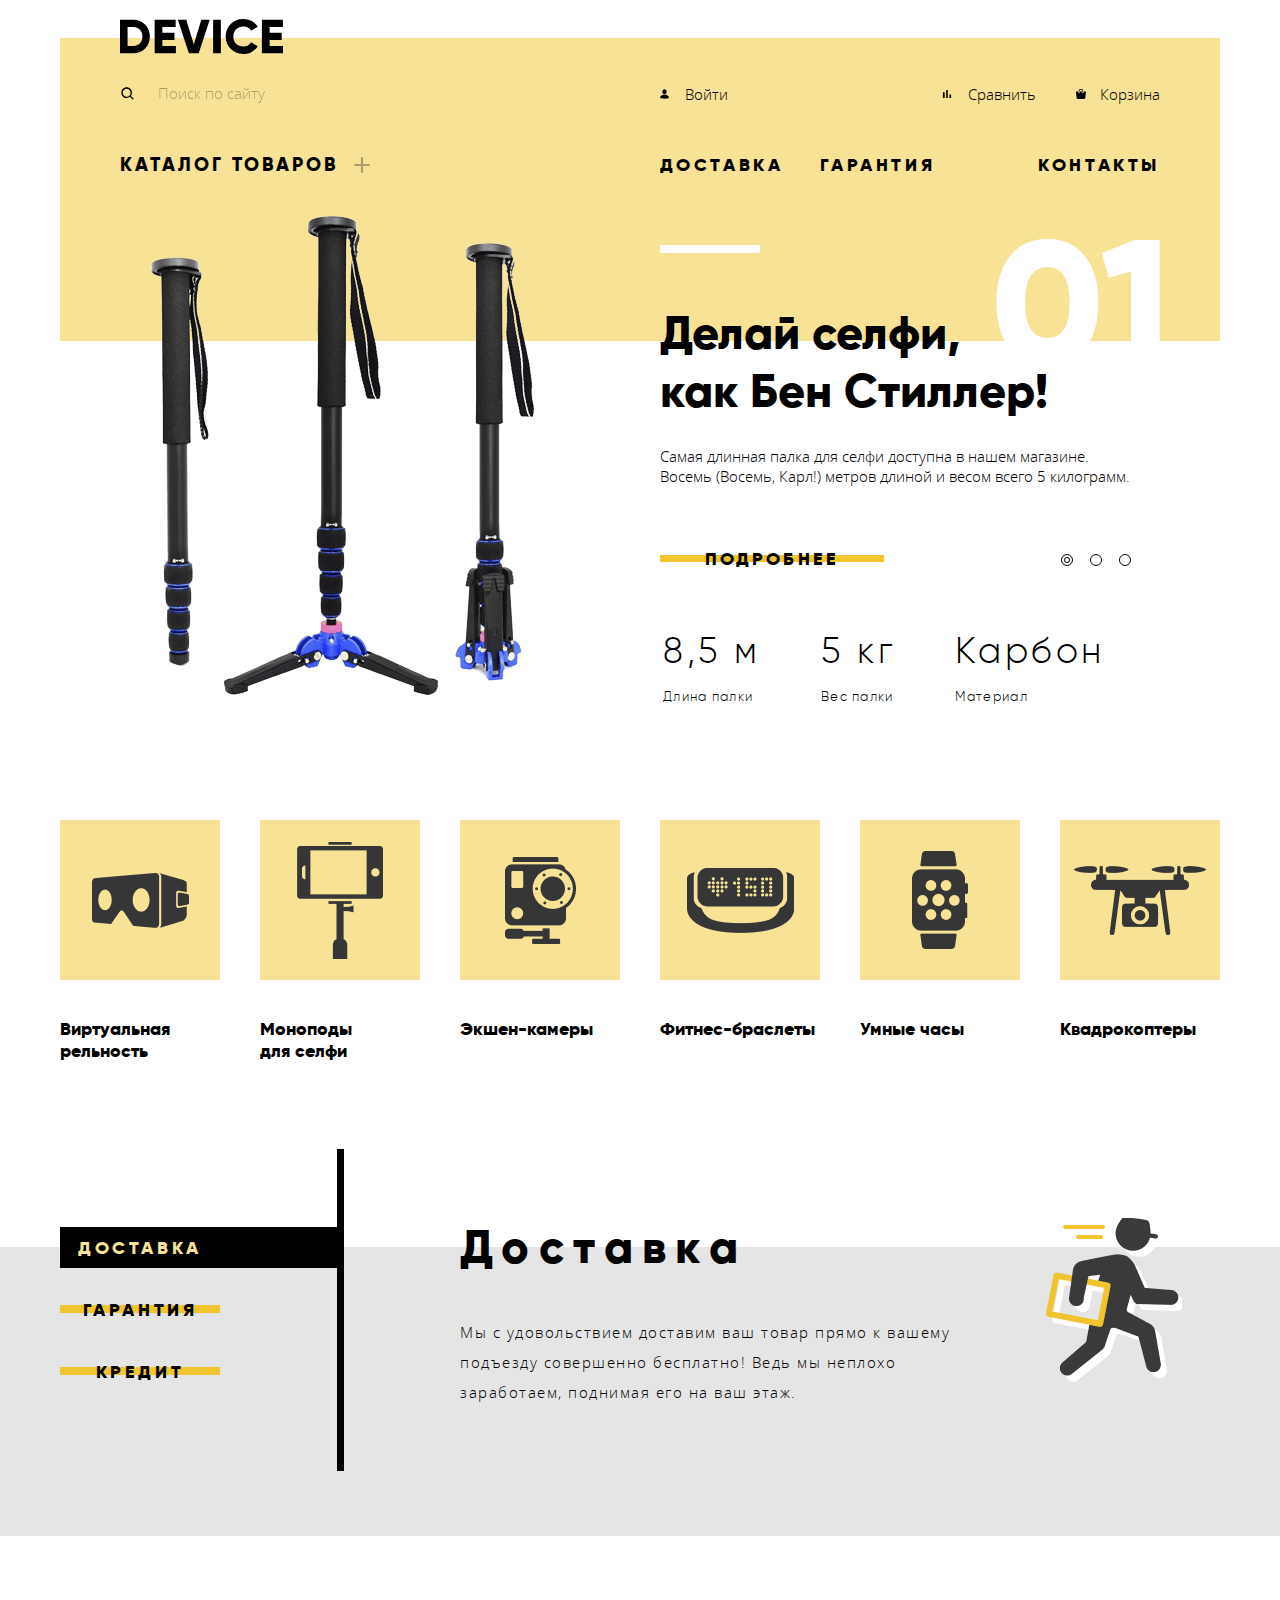
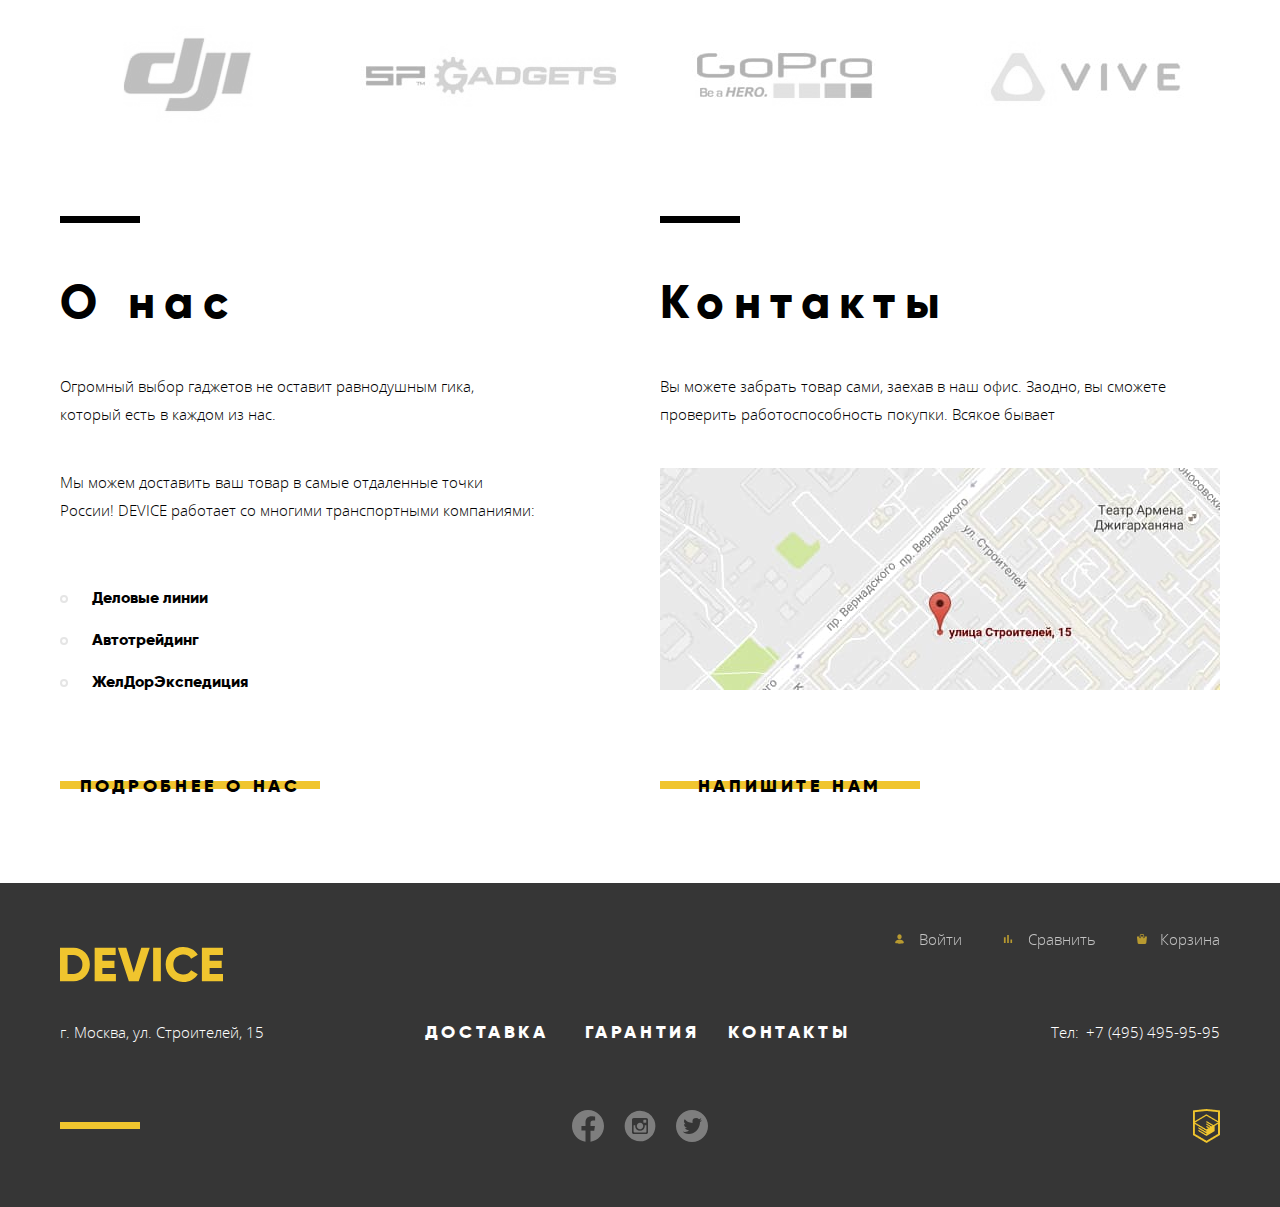
==== index.html @ 2a9838d5 "pixel perfect главной страницы и слайдеры" ====
<!DOCTYPE html>
<html class="page" lang="ru">

<head>
  <meta charset="utf-8" />
  <title>HTML Academy: Девайс</title>
  <link href="css/normalize.css" rel="stylesheet" />
  <link href="css/style.css" rel="stylesheet" />
</head>

<body class="page__body">
  <!--HEADER-->
  <header class="header">
    <div class="container container--yellow">
      <div class="header__logo">
        <a href="index.html">
          <svg width="163" height="35">
            <use xlink:href="img/sprite.svg#logo"></use>
          </svg>
        </a>
      </div>
      <div class="header__row">
        <form class="header__search search" action="https://echo.htmlacademy.ru/" method="post">
          <svg width="16" height="16">
            <use xlink:href="img/sprite.svg#search"></use>
          </svg>
          <input class="search__input" type="text" placeholder="Поиск по сайту" />
          <button type="submit" class="search__button">Найти</button>
        </form>
        <ul class="header__panel user-panel">
          <li class="user-panel__item user-panel__item--login">
            <a href="#">
              <svg width="13" height="14">
                <use xlink:href="img/sprite.svg#user"></use>
              </svg>
              Войти
            </a>
          </li>
          <li class="user-panel__item">
            <a href="#">
              <svg width="14" height="14">
                <use xlink:href="img/sprite.svg#compare"></use>
              </svg>
              Сравнить
            </a>
          </li>
          <li class="user-panel__item">
            <a href="#">
              <svg width="10" height="10">
                <use xlink:href="img/sprite.svg#trush"></use>
              </svg>
              Корзина
            </a>
          </li>
        </ul>
      </div>
      <nav class="header__row header-navigation header__row--mainpage">
        <div class="header-navigation__menu">
          <a class="header-navigation__link navigation-contact" href="#">
            Каталог товаров
            <svg width="22" height="22">
              <use xlink:href="img/sprite.svg#plus"></use>
            </svg>
          </a>
          <div class="header-navigation__submenu submenu container">
            <ul class="submenu__list">
              <li class="submenu__item">
                <a class="submenu__link" href="#">Виртуальная реальность</a>
              </li>
              <li class="submenu__item">
                <a class="submenu__link" href="catalog.html">Моноподы для селфи</a>
              </li>
              <li class="submenu__item">
                <a class="submenu__link" href="#">Экшн-камеры</a>
              </li>
            </ul>
            <ul class="submenu__list">
              <li class="submenu__item">
                <a class="submenu__link" href="#">Фитнес-браслеты</a>
              </li>
              <li class="submenu__item">
                <a class="submenu__link" href="#">Умные часы</a>
              </li>
            </ul>
            <ul class="submenu__list">
              <li class="submenu__item">
                <a class="submenu__link" href="#">Квадрокоптер</a>
              </li>
            </ul>
          </div>
        </div>
        <ul class="header-navigation__list">
          <li class="header-navigation__item">
            <a class="header-navigation__link" href="#">Доставка</a>
          </li>
          <li class="header-navigation__item">
            <a class="header-navigation__link" href="#">Гарантия</a>
          </li>
          <li class="header-navigation__item">
            <a class="header-navigation__link" href="#">Контакты</a>
          </li>
        </ul>
      </nav>
    </div>
  </header>
  <!--MAIN-->
  <main class="main">
    <!--Зоголовк необходимо скрыть. не входит в макет-->
    <h1 class="main__title visually-hidden">Device</h1>
    <section class="main__section section-base">
      <div class="container">
        <div class="main__slider slider">
          <ul class="slider__nav slider-nav">
            <li class="slider-nav__item slider-nav__item--active">
              <a href="#" class="slider-nav__link">
              </a>
            </li>
            <li class="slider-nav__item" data-index-slider="2">
              <a href="#">
              </a>
            </li>
            <li class="slider-nav__item" data-index-slider="3">
              <a href="#">
              </a>
            </li>
          </ul>
          <div class="slider__item slider__item--active">
            <h2 class="slider__title visually-hidden">Горячие предложения</h2>
            <!--Этот заголовок не входит в макет. Нужно будет скрыть-->
            <div class="slider__number">01</div>
            <div class="slider__wrapper">
              <div class="slider__pic slider__pic--stick">
                <img src="img/selfie-stick.png" width="384" height="486" alt="Самая длинная селфи-палка" />
              </div>
              <div class="slider__panel">
                <p class="slider__logo">Делай селфи,<br>как Бен Стиллер!</p>
                <p class="slider__text">
                  Самая длинная палка для селфи доступна в нашем магазине.
                  Восемь (Восемь, Карл!) метров длиной и весом всего 5
                  килограмм.
                </p>

                <div class="slider__controls">
                  <a href="#" class="slider__more">
                    Подробнее
                  </a>
                </div>
                <table class="slider__table slider-table">
                  <tr class="slider-table__row">
                    <td>8,5 м</td>
                    <td>5 кг</td>
                    <td>Карбон</td>
                  </tr>
                  <tr class="slider-table__row">
                    <th>Длина палки</th>
                    <th>Вес палки</th>
                    <th>Материал</th>
                  </tr>
                </table>
              </div>
            </div>
          </div>
          <div class="slider__item">
            <h2 class="slider__title visually-hidden">Горячие предложения</h2>
            <div class="slider__number">
              02
            </div>
            <div class="slider__wrapper">
              <div class="slider__pic">
                <img src="img/band.png" width="345" height="485" alt="Мотивирующий фитнес-браслет">
              </div>
              <div class="slider__panel">
                <p class="slider__logo">Худеем<br>правильно!</p>
                <p class="slider__text">
                  Мотивирующие фитнес-браслеты помогут найти в себе силы
                  не&nbsp;пропускать занятия и соблюдать диету.
                </p>
                <div class="slider__controls">
                  <a href="#" class="slider__more">
                    <span>
                      Подробнее
                    </span>
                  </a>
                </div>
                <table class="slider__table slider-table">
                  <tr class="slider-table__row">
                    <td>48 часов</td>
                  </tr>
                  <tr class="slider-table__row">
                    <th>Без подзарядки</th>
                  </tr>
                </table>
              </div>
            </div>
          </div>
          <div class="slider__item">
            <h2 class="slider__title visually-hidden">Горячие предложения</h2>
            <div class="slider__number">
              03
            </div>
            <div class="slider__wrapper">
              <div class="slider__pic">
                <img src="img/quadcopter.png" width="526" height="334" alt="Высокотехнологичный квадрокоптер">
              </div>
              <div class="slider__panel">
                <p class="slider__logo">Порхает&nbsp;как&nbsp;бабочка, жалит как пчела!</p>
                <p class="slider__text">
                  Этот обычный, на первый взгляд, квадрокоптер оснащен
                  мощным&nbsp;лазером, замаскированным под стандартную камеру.
                </p>
                <div class="slider__controls">
                  <a href="#" class="slider__more">
                    <span>Подробнее</span>
                  </a>
                </div>
                <table class="slider__table slider-table">
                  <tr class="slider-table__row">
                    <td>800 м</td>
                    <td>50 м</td>
                  </tr>
                  <tr class="slider-table__row">
                    <th>Дальность полета</th>
                    <th>Радиус поражения</th>
                  </tr>
                </table>
              </div>
            </div>
          </div>
        </div>
        <ul class="main__popular main-popular">
          <li class="main-popular__item popular-item">
            <a href="#" class="popular-item__link">
              <div class="popular-item__pic">
                <img src="img/popular-1.png" width="97" height="55" alt="Виртуальная реальность" />
              </div>
              <h3 class="popular-item__title">Виртуальная рельность</h3>
            </a>
          </li>
          <li class="main-popular__item popular-item">
            <a href="#" class="popular-item__link">
              <div class="popular-item__pic">
                <img src="img/popular-2.png" width="86" height="117" alt="Моноподы для селфи" />
              </div>
              <h3 class="popular-item__title">Моноподы для&nbsp;селфи</h3>
            </a>
          </li>
          <li class="main-popular__item popular-item">
            <a href="#" class="popular-item__link">
              <div class="popular-item__pic">
                <img src="img/popular-3.png" width="71" height="87" alt="Экшен-камеры" />
              </div>
              <h3 class="popular-item__title">Экшен-камеры</h3>
            </a>
          </li>
          <li class="main-popular__item popular-item">
            <a href="#" class="popular-item__link">
              <div class="popular-item__pic">
                <img src="img/popular-4.png" width="107" height="65" alt="Фитнес-браслеты" />
              </div>
              <h3 class="popular-item__title">Фитнес-браслеты</h3>
            </a>
          </li>
          <li class="main-popular__item popular-item">
            <a href="#" class="popular-item__link">
              <div class="popular-item__pic">
                <img src="img/popular-5.png" width="56" height="98" alt="Умные часы" />
              </div>
              <h3 class="popular-item__title">Умные часы</h3>
            </a>
          </li>
          <li class="main-popular__item popular-item">
            <a href="#" class="popular-item__link">
              <div class="popular-item__pic">
                <img src="img/popular-6.png" width="132" height="69" alt="Квадрокоптеры" />
              </div>
              <h3 class="popular-item__title">Квадрокоптеры</h3>
            </a>
          </li>
        </ul>
      </div>
    </section>
    <section class="main__section services">
      <div class="container services__wrapper">
        <!--Этот заголовок не входит в макет. Необходимо скрывать-->
        <h2 class="services__title visually-hidden">Дополнительные услуги</h2>
        <ul class="services__menu services-menu">
          <li class="services-menu__item services-menu__item--active">
            <a href="#">
              Доставка
            </a>
          </li>
          <li class="services-menu__item">
            <a href="#">
              Гарантия
            </a>
          </li>
          <li class="services-menu__item">
            <a href="#">
              Кредит
            </a>
          </li>
        </ul>
        <div class="services__item services-item services__item--active">
          <div class="services-item__info services-item__info--delivery">
            <span class="services-item__title">Доставка</span>
            <p class="services-item__text">
              Мы с удовольствием доставим ваш товар прямо к вашему подъезду
              совершенно бесплатно! Ведь мы неплохо заработаем, поднимая его
              на ваш этаж.
            </p>
          </div>
        </div>
        <div class="services__item services-item">
          <div class="services-item__info services-item__info--warranty">
            <span class="services-item__title">Гарантия</span>
            <p class="services-item__text">
              Если из-за возгорания купленного у нас товара у вас сгорит дом —<br>
              не переживайте, мы выдадим вам новый.<br>
              Товар, не дом, конечно же.
            </p>
          </div>
        </div>
        <div class="services__item services-item">
          <div class="services-item__info services-item__info--credit">
            <span class="services-item__title">Кредит</span>
            <p class="services-item__text">
              Залезть в долговую яму стало проще! Кредитные консультанты
              подберут для вас наиболее выгодные
              условия&nbsp;кредита.&nbsp;Выгодные для нашего банка, разумеется.
            </p>
          </div>
        </div>
      </div>
    </section>
    <section class="main__section partners">
      <!--Этот заголовк не входит в макет. нужно скрыть-->
      <h2 class="partners__title visually-hidden">Партнеры</h2>
      <div class="container">
        <ul class="main__partners partners">
          <li class="partners__item">
            <a class="partners__logo" href="#">
              <img src="img/partner-dji.jpg" width="260" height="100" alt="Партнер DJI" />
            </a>
          </li>
          <li class="partners__item">
            <a class="partners__logo" href="#">
              <img src="img/partner-sp-gadgets.jpg" width="260" height="100" alt="Партнер SP Adgets" />
            </a>
          </li>
          <li class="partners__item">
            <a class="partners__logo" href="#">
              <img src="img/partner-gopro.jpg" width="260" height="100" alt="Партнер GoPro" />
            </a>
          </li>
          <li class="partners__item">
            <a class="partners__logo" href="#">
              <img src="img/partner-vive.jpg" width="260" height="100" alt="Партнер Vive" />
            </a>
          </li>
        </ul>
      </div>
    </section>
    <section class="main__section info">
      <div class="container info__wrapper">
        <!--Этот заголовк не входит в макет. нужно скрыть-->
        <h2 class="info__title visually-hidden">Информация</h2>
        <div class="info__about info-about">
          <h3 class="info-about__title">О нас</h3>
          <p class="info-about__text">
            Огромный выбор гаджетов не оставит равнодушным гика,<br>который есть
            в каждом из нас.
          </p>
          <p class="info-about__text info-about__text--last">
            Мы можем доставить ваш товар в самые отдаленные точки<br>России!
            DEVICE работает со многими транспортными компаниями:
          </p>
          <ul class="info-about__list">
            <li class="info-about__item">Деловые линии</li>
            <li class="info-about__item">Автотрейдинг</li>
            <li class="info-about__item">ЖелДорЭкспедиция</li>
          </ul>
          <a href="#" class="info-about__more">
            Подробнее о нас
          </a>
        </div>
        <div class="info__contact info-contact">
          <h3 class="info-contact__title">Контакты</h3>
          <p class="info-contact__text">
            Вы можете забрать товар сами, заехав в наш офис. Заодно, вы
            сможете проверить работоспособность покупки. Всякое бывает
          </p>
          <!--Карта-->
          <a class="info-contact__map" href="https://goo.gl/maps/mbaN6b4YRnLfNGzK7">
            <img src="img/map.jpg" width="560" height="222" alt="Мы на карте" />
          </a>
          <a href="form.html" class="info-contact__letter">
            Напишите нам
          </a>
        </div>
      </div>
    </section>
  </main>
  <!--FOOTER-->
  <footer class="footer">
    <div class="container">
      <div class="footer__row">
        <a href="#" class="footer__logo">
          <svg width="163" height="35" fill="#f0c52e">
            <use xlink:href="img/sprite.svg#logo"></use>
          </svg>
        </a>
        <ul class="footer__panel footer-panel">
          <li class="footer-panel__item">
            <a href="#">
              <svg width="13" height="14" fill="#f0c52e">
                <use xlink:href="img/sprite.svg#user"></use>
              </svg>
              Войти
            </a>
          </li>
          <li class="footer-panel__item">
            <a href="#">
              <svg width="14" height="14" fill="#f0c52e">
                <use xlink:href="img/sprite.svg#compare"></use>
              </svg>
              Сравнить
            </a>
          </li>
          <li class="footer-panel__item">
            <a href="#">
              <svg width="10" height="10" fill="#f0c52e">
                <use xlink:href="img/sprite.svg#trush"></use>
              </svg>
              Корзина
            </a>
          </li>
        </ul>
      </div>
      <div class="footer__row">
        <address class="footer__address">
          г. Москва, ул. Строителей, 15
        </address>
        <nav class="footer__navigation footer-navigation">
          <ul class="footer-navigation__list">
            <li class="footer-navigation__item">
              <a href="#">Доставка</a>
            </li>
            <li class="footer-navigation__item">
              <a href="#">Гарантия</a>
            </li>
            <li class="footer-navigation__item">
              <a href="#">Контакты</a>
            </li>
          </ul>
        </nav>
        <span class="footer__tel">Teл:
          <!--Нужен span, иначе слово "Тел:" не подагнать в пиксель-->
          <a href="tel:+74954959595">+7 (495) 495-95-95 </a>
        </span>
      </div>
      <div class="footer__row">
        <ul class="footer__socials footer-socials">
          <li class="footer-socials__item">
            <a href="#">
              <svg width="32" height="32">
                <use xlink:href="img/sprite.svg#facebook"></use>
              </svg>
            </a>
          </li>
          <li class="footer-socials__item">
            <a href="#">
              <svg width="32" height="32">
                <use xlink:href="img/sprite.svg#instagram"></use>
              </svg>
            </a>
          </li>
          <li class="footer-socials__item">
            <a href="#">
              <svg width="32" height="32">
                <use xlink:href="img/sprite.svg#twitter"></use>
              </svg>
            </a>
          </li>
        </ul>
        <a class="footer__academy" href="https://htmlacademy.ru/intensive/htmlcss">
          <img src="img/logo-academy.png" alt="Академия" />
        </a>
      </div>
    </div>
  </footer>
  <section class="modal modal__contact">
    <form class="modal-contact__form contact-form">
      <div class="contact-form__row">
        <div class="contact-form__name">
          <label for="contact-name">Ваше имя</label>
          <input id="contact-name" required type="text" name="contact-firstname" placeholder="Имя Фамилия" />
        </div>
        <div class="contact-form__email">
          <label for="contact-email">Ваш e-mail</label>
          <input id="contact-email" required type="email" name="contact-email" placeholder="email@example.com" />
        </div>
      </div>
      <div class="contact-form__inform">
        <label for="contact-inform">Текст письма</label>
        <textarea id="contact-inform" required placeholder="В свободной форме" rows="8"></textarea>
      </div>
      <button type="submit" class="contact-form__button">
        Отправить
      </button>
    </form>
    <button type="button" class="modal-contact__cross"></button>
  </section>
  <section class="modal modal__map">
    <iframe
      src="https://www.google.com/maps/embed?pb=!1m14!1m8!1m3!1d2249.129940824428!2d37.5292854!3d55.6867286!3m2!1i1024!2i768!4f13.1!3m3!1m2!1s0x46b54cf65f5c8955%3A0x694710ccd55501e!2z0YPQuy4g0KHRgtGA0L7QuNGC0LXQu9C10LksIDE1LCDQnNC-0YHQutCy0LAsIDExOTMxMQ!5e0!3m2!1sru!2sru!4v1487536181102"
      width="960" height="560" style="border:0" allowfullscreen></iframe>
    <button type="button" class="modal-map__cross"></button>
  </section>
  <script src="js/modal.js"></script>
</body>

</html>
---- css/style.css ----
/*Fonts*/
@font-face {
  font-family: "Gilroy";
  font-style: normal;
  font-weight: 300;
  src: url("../fonts/gilroylight.woff2") format("woff2"),
    url("../fonts/gilroylight.woff") format("wooff");
}

@font-face {
  font-family: "Gilroy";
  font-style: normal;
  font-weight: 800;
  src: url("../fonts/gilroyextrabold.woff2") format("woff2"),
    url("../fonts/gilroyextrabold.woff") format("woff");
}

@font-face {
  font-family: "Open Sans";
  font-style: normal;
  font-weight: 300;
  src: url("../fonts/opensanslight.woff2") format("woff2"),
    url("../fonts/opensanslight.woff") format("woff");
}
/*End Fonts*/

:root {
  --basic-black: #000000;
  --basic-dark-grey: #363636;
  --basic-medium-grey: #464646;
  --basic-grey: #7e7e7e;
  --basic-light-grey: #e5e5e5;
  --basic-white: #ffffff;

  --additional-opacity-white: rgba(255, 255, 255, 0.3);

  --additional-yellow: #f0c52e;
  --additional-light-yellow: #f7e296;
  --additional-green: #91c92f;
  --additional-dark-grey: #d9d9d9;
  --aditional-grey: #dcdcdc;
  --aditional-light-grey: #eeeeee;
  --special-light-grey: rgba(238, 238, 238, 0.7);
  --aditional-modal-grey: #f2f2f2;
  --aditional-button-black: rgba(0, 0, 0, 0.3);
  --special-bar-color: rgba(0, 0, 0, 0.2);
  --special-from-color: #eaeaea;

  --status-pink: #f6dada;
}

*,
*::before,
*::after {
  box-sizing: border-box;
}

.page {
  height: 100%;
}

body {
  margin: 0;
  padding: 0;
  font-family: "Open Sans", "Arial", sans-serif;
  font-size: 15px;
  font-weight: 300;
  line-height: 20px;
  color: var(--basic-black);
}

.page__body {
  min-height: 100%;
  display: grid;
  grid-template-rows: min-content 1fr min-content;
  align-content: start;
}

.container {
  width: 1160px;
  margin: 0 auto;
}

a {
  text-decoration: none;
}

img {
  max-width: 100%;
  height: auto;
}

/*Класс для скрытие элементов*/
.visually-hidden {
  clip: rect(0 0 0 0);
  clip-path: inset(50%);
  height: 1px;
  overflow: hidden;
  position: absolute;
  white-space: nowrap;
  width: 1px;
}

/*Header style*/
.container--yellow {
  background: linear-gradient(
    to bottom,
    var(--basic-white) 10%,
    var(--additional-light-yellow) 10%,
    var(--additional-light-yellow) 70%
  );
}

.header {
  margin-top: 19px;
}

.header .container {
  width: 1160px;
  padding: 0 60px;
}

.header__logo {
  margin-bottom: 26px;
}

.header__logo a:hover {
  opacity: 0.6;
}

.header__logo a:active {
  opacity: 0.3;
}

.header__row {
  display: flex;
  justify-content: space-between;
  padding-bottom: 36px;
}

.header__search {
  display: flex;
  justify-content: center;
  align-items: center;
  position: relative;
}

.header__search svg {
  position: absolute;
  left: 0;
  top: 2px;
}

.search__input {
  border: none;
  padding-left: 38px;
  padding-bottom: 14px;
  width: 356px;
  outline: none;
  border-bottom: 2px solid transparent;
  background-color: transparent;
}

.search__input:focus {
  border-bottom: 2px solid var(--basic-black);
}

.search__input:focus ~ .search__button {
  pointer-events: auto;
  display: block;
}

.search__input::placeholder {
  color: var(--basic-black);
  opacity: 0.3;
}

.search__input:hover::placeholder {
  opacity: 0.6;
}

.search__button {
  outline: none;
  margin: 0;
  border: 2px solid var(--basic-black);
  padding: 15px;
  text-transform: uppercase;
  background: inherit;
  display: none;
  pointer-events: none;
  position: absolute;
  top: -17px;
  right: -83px;
}

.search__button:hover {
  background: var(--basic-black);
  display: block;
  color: var(--basic-white);
}

.search__button:active {
  color: var(--additional-opacity-white);
}

.header-navigation {
  padding-bottom: 50px;
}

.header-navigation__submenu {
  position: absolute;
  top: 20px;
  left: -60px;
  display: flex;
  width: 1100px;
  display: none;
  z-index: 10;
  background-color: var(--additional-light-yellow);
}

.submenu:hover {
  display: flex;
}

.header-navigation__submenu ul {
  list-style: none;
  padding: 32px 0 0;
  margin: 0 63px 42px 0;
}

.submenu__item:not(:last-child) {
  margin-bottom: 16px;
}

.submenu__link {
  text-decoration: none;
  color: var(--basic-black);
}

.header-navigation__submenu a:hover {
  opacity: 0.6;
}

.header-navigation__submenu a:active {
  opacity: 0.3;
}

.header__row--mainpage {
  padding-bottom: 36px;
}

.header__panel,
.header-navigation__list {
  list-style: none;
  display: flex;
  margin: 0;
  padding: 0;
}

.header__panel a {
  color: var(--basic-black);
  display: flex;
  justify-content: center;
  align-items: center;
}

.header__panel svg {
  margin-right: 14px;
}

.header-navigation__menu {
  position: relative;
}

.header-navigation__menu svg {
  margin-left: 13px;
}

.header-navigation__item:nth-child(2) {
  margin-left: 37px;
  margin-right: 103px;
}

.header__panel a:hover,
.header-navigation__list a:hover {
  opacity: 0.6;
}

.header-navigation__link:hover {
  opacity: 0.6;
}

.navigation-contact:hover ~ .submenu {
  display: flex;
}

.header__panel a:active,
.header-navigation__list a:active,
.header-navigation__menu a:active {
  opacity: 0.3;
}

.user-panel__item:nth-child(2) {
  margin-right: 40px;
  margin-left: 60px;
}

.user-panel__item--active {
  display: flex;
  padding-bottom: 14px;
}

.user-panel__item--active .user-panel__link:last-child {
  opacity: 0.3;
  margin-left: 21px;
}

.user-panel__item--login {
  min-width: 404px;
  padding-left: 30px;
}

.header-navigation__list a {
  color: var(--basic-black);
  font-family: "Gilroy", "Arial", sans-serif;
  font-weight: 800;
  font-size: 18px;
  line-height: 22px;
  letter-spacing: 0.2em;
  text-transform: uppercase;
}

.header-navigation__link {
  font-family: "Gilroy", "Arial", sans-serif;
  font-weight: 800;
  font-size: 19px;
  line-height: 22px;
  letter-spacing: 3px;
  text-transform: uppercase;
  color: inherit;
  display: flex;
}

/*main styles*/

/*slider*/

.main__slider {
  margin-bottom: 113px;
  position: relative;
}

.main__slider::before {
  content: "";
  position: absolute;
  display: block;
  width: 100px;
  height: 8px;
  background: var(--basic-white);
  right: 40%;
  top: 33px;
  transform: translateX(4px);
  z-index: 5;
}

.slider__number {
  font-family: "Gilroy", "Arial", sans-serif;
  font-weight: 800;
  font-size: 179px;
  line-height: 219px;
  color: var(--basic-white);
  background: transparent;
  position: absolute;
  right: 48px;
  top: -18px;
  z-index: 0;
}

.slider__wrapper {
  padding: 0 60px 0 30px;
  display: flex;
  justify-content: space-between;
  background: linear-gradient(
    to bottom,
    var(--additional-light-yellow) 26%,
    var(--basic-white) 26%,
    var(--basic-white) 70%
  );
}

.slider__item {
  position: relative;
  display: none;
}

.slider__item--active {
  display: block;
}

.slider__panel {
  width: 500px;
  padding-right: 28px;
  z-index: 4;
}

.slider__controls {
  display: flex;
  align-items: center;
  justify-content: space-between;
  margin-bottom: 47px;
}

.section-base {
  margin-bottom: 153px;
}

.slider__pic {
  width: 526px;
  height: 486px;
  display: flex;
  justify-content: center;
}

.slider__pic--stick {
  padding-right: 22px;
}

.slider__logo {
  font-family: "Gilroy", "Arial", sans-serif;
  font-weight: 800;
  font-size: 47px;
  line-height: 58px;
  padding-top: 92px;
  margin: 0 0 26px 0;
}

.slider__text {
  margin: 0 0 52px 0;
}

.slider__more {
  font-family: "Gilroy", "Arial", sans-serif;
  font-weight: 800;
  font-size: 18px;
  line-height: 22px;
  color: inherit;
  letter-spacing: 3.1px;
  text-transform: uppercase;
  padding: 10px 45px;
  background: linear-gradient(
    to bottom,
    var(--basic-white) 17px,
    var(--additional-yellow) 17px,
    var(--additional-yellow) 24px,
    var(--basic-white) 24px
  );
}

.slider__more:hover {
  background: var(--additional-yellow);
}

.slider__more:active {
  color: var(--aditional-button-black);
}

.slider-table__row th {
  font-family: "Gilroy", "Arial ", sans-serif;
  font-weight: 300;
  font-size: 13px;
  line-height: 15px;
  letter-spacing: 0.1em;
  text-align: left;
  padding-top: 14px;
}

.slider-table__row td {
  font-family: "Gilroy", "Arial", sans-serif;
  font-weight: 300;
  font-size: 36px;
  line-height: 42px;
  letter-spacing: 0.1em;
  text-align: left;
}

.slider-table__row th:not(:last-child),
.slider-table__row td:not(:last-child) {
  padding-right: 57px;
}

.slider__nav {
  display: flex;
  list-style: none;
  padding: 0;
  margin: 0;
  position: absolute;
  z-index: 10;
  bottom: 29%;
  transform: translate(-1px, 2px);
  right: 88px;
}

.slider-nav__item:not(:last-child) {
  margin-right: 17px;
}

.slider-nav__item a {
  display: flex;
  align-items: center;
  justify-content: center;
  width: 12px;
  height: 12px;
  border-radius: 8px;
  border: 1px var(--basic-black) solid;
  position: relative;
}

.slider-nav__item--active::before {
  content: "";
  transform: translate(50%, 50%);
  display: block;
  position: absolute;
  width: 6px;
  height: 6px;
  border-radius: 8px;
  border: 1px var(--basic-black) solid;
}

.main__popular {
  list-style: none;
  display: grid;
  grid-template-columns: repeat(6, 1fr);
  column-gap: 40px;
  margin: 0;
  padding: 0;
}

.popular-item__title {
  color: var(--basic-black);
  font-family: "Gilroy", "Arial", sans-serif;
  font-weight: 800;
  font-size: 18px;
  line-height: 22px;
  margin: 0;
}

.popular-item__pic {
  background: var(--additional-light-yellow);
  width: 160px;
  height: 160px;
  display: flex;
  margin-bottom: 38px;
  justify-content: center;
  align-items: center;
}

.main-popular__item:hover .popular-item__pic {
  background: var(--additional-yellow);
}

.popular-item__link {
  display: block;
}

.popular-item__link:active img {
  opacity: 0.3;
}

.popular-item__link:active .popular-item__title {
  opacity: 0.3;
}

.services {
  background: linear-gradient(
    to bottom,
    var(--basic-white) 10%,
    var(--basic-light-grey) 10%,
    var(--basic-light-grey) 70%
  );
}

.services__wrapper {
  display: flex;
  padding-bottom: 123px;
}

.services__item {
  display: none;
}

.services__item--active {
  display: flex;
}



.services-item__info {
  position: relative;
  padding-top: 3px;
}

.services-item__info--delivery::before
 {
  content: "";
  width: 136px;
  height: 164px;
  position: absolute;
  display: block;
  background: url(/img/delivery.png) no-repeat;
  background-size: 136px 164px;
  right: -51px;
  transform: translateX(100%);
}

.services-item__info--warranty::before {
  content: "";
  width: 171px;
  height: 195px;
  position: absolute;
  display: block;
  background: url(/img/warranty.png) no-repeat;
  background-size: 171px 195px;
  right: -51px;
  transform: translateX(100%);
}

.services-item__info--credit::before {
  content: "";
  width: 156px;
  height: 188px;
  position: absolute;
  display: block;
  background: url(/img/credit.png) no-repeat;
  background-size: 156px 188px;
  right: -51px;
  transform: translateX(100%);
}

.services__menu {
  list-style: none;
  margin: 0;
  padding: 12px 115px 0 0;
  position: relative;
  margin-right: 8px;
}

.services__menu::after {
  display: block;
  content: "";
  position: absolute;
  height: 322px;
  width: 7px;
  transform: translate(0,-82%);
  right: 108px;
  background: var(--basic-black);
}

.services-menu__item {
  margin-bottom: 21px;
  width: 277px;
}

.services-menu__item a {
  font-family: "Gilroy", "Arial", sans-serif;
  font-weight: 800;
  font-size: 18px;
  line-height: 22px;
  letter-spacing: 0.2em;
  text-transform: uppercase;
  color: inherit;
  display: flex;
  justify-content: center;
  position: relative;
  padding: 10px 0 9px 0;
  width: 160px;
  position: relative;
  background: linear-gradient(
    to bottom,
    transparent 16px,
    var(--additional-yellow) 16px,
    var(--additional-yellow) 24px,
    transparent 24px
  );
}

.services-menu__item a:hover {
  background: var(--additional-yellow);
}

.services-menu__item a:active {
  color: var(--additional-light-yellow);
  background: var(--basic-black);
}

.services-menu__item a:active::after {
  content: "";
  display: block;
  position: absolute;
  width: 118px;
  height: 41px;
  background: var(--basic-black);
  right: -1px;
  top: 0;
  transform: translateX(99%);
}

.services-menu__item--active {
  background-color: var(--basic-black);
}

.services-menu__item--active a {
  background: inherit;
  color: var(--additional-light-yellow);
}

.services-menu__item--active a:hover {
  background-color: var(--basic-black);
}

.services-menu__item--active a:active {
  color: var(--additional-light-yellow);
}

.services-item__title {
  font-family: "Gilroy", "Arial", sans-serif;
  font-weight: 800;
  font-size: 47px;
  line-height: 58px;
  letter-spacing: 0.2em;
  display: block;
  margin-bottom: 41px;
}

.services-item__text {
  line-height: 30px;
  letter-spacing: 0.1em;
  margin: 0;
  display: block;
  width: 535px;
}

.services-item__info--warranty .services-item__text {
  width: 571px;
}

.partners {
  margin: 90px 0;
}

.main__partners {
  display: grid;
  list-style: none;
  padding: 0;
  grid-template-columns: 1fr 1fr 1fr 1fr;
  column-gap: 40px;
}

.partners__logo {
  filter: grayscale(100%);
  opacity: 0.3;
}

.partners__logo:hover {
  filter: none;
  opacity: 1;
}

/*information*/
.info {
  margin-bottom: 76px;
}

.info__wrapper {
  display: grid;
  grid-template-columns: 1fr 1fr;
  column-gap: 40px;
  padding-top: 53px
}

.info-about,
.info-contact {
  position: relative;
}

.info-about::before,
.info-contact::before {
  position: absolute;
  display: block;
  content: "";
  top: -57px;
  width: 80px;
  height: 7px;
  background: var(--basic-black);
}

.info-about__title,
.info-contact__title {
  font-family: "Gilroy", "Arial", sans-serif;
  font-weight: 800;
  font-size: 47px;
  line-height: 58px;
  letter-spacing: 0.2em;
  margin: 0 0 41px 0;
}

.info-about__text,
.info-contact__text {
  line-height: 28px;
  margin: 0 0 40px 0;
}

.info-about__text--last {
  margin-bottom: 60px;
}

.info-about__list {
  list-style: none;
  padding: 0;
  margin: 0 0 69px 0;
}

.info-about__item::before {
  position: absolute;
  content: "";
  display: block;
  left: 0;
  width: 8px;
  height: 8px;
  border-radius: 6px;
  border: 2px var(--basic-light-grey) solid;
  transform: translateY(100%);
  top: 3px;
}

.info-about__item {
  font-family: "Gilroy", "Arial", sans-serif;
  font-weight: 800;
  font-size: 16px;
  line-height: 28px;
  position: relative;
  padding-left: 32px;
}

.info-about__item:not(:last-child) {
  margin-bottom: 14px;
}

.info-contact__map {
  margin-bottom: 75px;
  display: block;
  text-decoration: none;
  line-height: 0;
}

.info-about__more,
.info-contact__letter {
  font-family: "Gilroy", "Arial", sans-serif;
  font-weight: 800;
  font-size: 18px;
  line-height: 22px;
  letter-spacing: 0.2em;
  text-transform: uppercase;
  color: inherit;
  position: relative;
  padding: 10px;
  display: flex;
  justify-content: center;
  width: 260px;
  background: linear-gradient(
    to bottom,
    var(--basic-white) 16px,
    var(--additional-yellow) 16px,
    var(--additional-yellow) 24px,
    var(--basic-white) 24px
  );
}

.info-about__more:hover,
.info-contact__letter:hover {
  background: var(--additional-yellow);
}

.info-about__more:active,
.info-contact__letter:active {
  color: var(--aditional-button-black);
}

/*Catalogue styles*/

.main__catalog {
  background: linear-gradient(
    to right,
    var(--basic-light-grey) 50%,
    var(--basic-light-grey) 50%,
    var(--basic-white) 50%
  );
}

.catalog__wrapper {
  display: flex;
}

.catalog__panel {
  background: var(--basic-white);
  padding-bottom: 79px;
}

.catalog__filters {
  padding-top: 86px;
}

.filters-header {
  background: linear-gradient(
    to right,
    var(--additional-dark-grey) 50%,
    var(--additional-dark-grey) 50%,
    var(--basic-light-grey) 50%
  );
}

.filters-header__wrapper {
  display: flex;
}

.catalog-header {
  margin-bottom: 50px;
}

.catalog-header .container {
  padding-left: 60px;
  padding-top: 44px;
}

.catalog-header__title {
  font-family: "Gilroy", "Arial", sans-serif;
  font-weight: 800;
  font-size: 47px;
  line-height: 58px;
  margin: 0;
}

.catalog-header__breadcrumbs {
  list-style: none;
  display: flex;
  margin: 29px 0 0;
  padding: 0;
}

.breadcrumbs__item {
  position: relative;
}

.breadcrumbs__item a {
  color: inherit;
  font-weight: 300;
  font-size: 14px;
  line-height: 19px;
  opacity: 0.3;
}

.breadcrumbs__item:not(:last-child) {
  margin-right: 18px;
}

.breadcrumbs__item:not(:last-child) a {
  margin-right: 22px;
}

.breadcrumbs__item:not(:last-child) a:hover {
  opacity: 0.6;
}

.breadcrumbs__item:not(:last-child) a:active {
  opacity: 0.1;
}

.breadcrumbs__item:not(:last-child) a::after {
  content: "";
  display: block;
  position: absolute;
  right: 0;
  width: 4px;
  height: 4px;
  color: var(--basic-black);
  top: 50%;
  border-top: 1px solid var(--basic-black);
  border-left: 1px solid var(--basic-black);
  transform: rotate(135deg) translateY(25%);
}

.breadcrumbs__item a:active::after {
  opacity: 1; /*TODO как скомбинировать active и after так, чтобы стрелка при ховере на ссылку не выделялась????*/
}

.breadcrumbs__item a:hover::after {
  opacity: 1; /*TODO как скомбинировать ховер и after так, чтобы стрелка при ховере на ссылку не выделялась????*/
}

.filters-header .container {
  padding-left: 60px;
}

.filters-header__title {
  background: var(--aditional-grey);
  display: flex;
  align-items: center;
  min-width: 270px; /*TODO Поясни почему мне нужно тут ставить min.
  я не понимаю, почему просто width:270 не работает(ширина меньше 270 будет)*/
}

.filters-header__title h2 {
  font-family: "Gilroy", "Arial", sans-serif;
  font-weight: 800;
  font-size: 16px;
  line-height: 20px;
  letter-spacing: 0.1em;
  text-transform: uppercase;
  margin: 0;
}

.filters__form {
  width: 270px;
}

.filters__form fieldset {
  padding: 0;
  margin: 0;
  border: none;
  position: relative;
}

.filters__form fieldset::before {
  position: absolute;
  content: "";
  display: block;
  height: 2px;
  width: 200px;
  background: var(--basic-black);
  top: -16px;
}

fieldset.filters__price {
  margin-bottom: 53px;
}

fieldset.filters__colors {
  margin-bottom: 54px;
}

fieldset.filters__bluetooth {
  margin-bottom: 44px;
}

.filters__form legend {
  font-family: "Gilroy", "Arial", sans-serif;
  font-weight: 800;
  font-size: 14px;
  line-height: 17px;
  letter-spacing: 0.1em;
}

.filter-price__title {
  margin-bottom: 39px;
}

.filter-colors__title {
  margin-bottom: 32px;
}

.filter-price__range {
  position: relative;
  margin-bottom: 14px;
  width: 200px;
}

.range__scale {
  height: 2px;
  background-color: var(--special-bar-color);
}

.range__bar {
  height: 2px;
  width: 120px;
  background-color: var(--additional-green);
}

.range__toggle {
  box-sizing: content-box;
  position: absolute;
  top: -9px;
  width: 4px;
  height: 4px;
  border: 8px solid var(--basic-white);
  border-radius: 50%;
  background-color: #c4c4c4;
  cursor: pointer;
  box-shadow: 0px 2px 2px rgba(0, 0, 0, 0.18);
}

.range__toggle--min {
  left: 0px;
}

.range__toggle--max {
  left: 114px;
}

.price__control {
  font-family: "Gilroy", "Arial", sans-serif;
  font-size: 14px;
  line-height: 16px;
}

.price__control input[type="text"] {
  font-family: "Gilroy", "Arial", sans-serif;
  width: 40px;
  outline: none;
  height: 20px;
  font-size: 14px;
  line-height: 16px;
  color: black;
  background-color: inherit;
  border: none;
}

.price__control--max {
  margin-left: 35px;
}

.filters__form ul {
  padding: 0;
  margin: 0;
  list-style: none;
}

.filters__form li {
  line-height: 19px;
  font-size: 14px;
}

.filter-colors__item {
  padding-left: 42px;
}

.filter-bluetooth__item {
  padding-left: 40px;
}

.filter-colors__item:not(:last-child),
.filter-bluetooth__item:not(:last-child) {
  margin-bottom: 20px;
}

.filter-colors__item label {
  position: relative;
  cursor: pointer;
  user-select: none;
}

.filters-colors__checkbox + .filters-colors__tick {
  position: absolute;
  top: 4px;
  left: -42px;
  transform: translateY(-25%);
  height: 23px;
  width: 24px;
  border: 2px solid var(--basic-black);
  border-radius: 2px;
  background-color: inherit;
}

.filters-colors__checkbox:checked + .filters-colors__tick::before {
  content: "";
  position: absolute;
  top: 10px;
  left: 3px;
  height: 2px;
  width: 5px;
  transform: rotate(45deg);
  background-color: var(--basic-black);
}

.filters-colors__checkbox:checked + .filters-colors__tick::after {
  content: "";
  position: absolute;
  top: 9px;
  left: 5px;
  height: 2px;
  width: 11px;
  transform: rotate(-45deg);
  background-color: var(--basic-black);
}

.filters-colors__checkbox + .filters-colors__tick:hover,
.filters-colors__checkbox + .filters-colors__tick:hover {
  opacity: 0.6;
}

.filters-colors__checkbox + .filters-colors__tick:active,
.filters-colors__checkbox + .filters-colors__tick:checked:active {
  opacity: 1;
}

.filter-bluetooth__title {
  margin-bottom: 33px;
}

.filter-bluetooth__item label {
  position: relative;
  cursor: pointer;
  user-select: none;
}

.filter-bluetooth__radio + label::before {
  content: "";
  position: absolute;
  left: -40px;
  top: -1px;
  width: 24px;
  height: 24px;
  border: 2px solid var(--basic-black);
  border-radius: 50%;
}

.filter-bluetooth__radio:checked + label::after {
  content: "";
  position: absolute;
  top: 7px;
  left: -32px;
  width: 8px;
  height: 8px;
  background-color: var(--basic-black);
  border-radius: 50%;
}

.filter-bluetooth__radio:hover + label:hover {
  opacity: 0.6;
}

.filter-bluetooth__radio:active + label:active {
  opacity: 1;
}

.filter-bluetooth__radio:checked:active + label:active {
  opacity: 1;
}

.filter-bluetooth__radio:checked:hover + label:hover {
  opacity: 1;
}

.filters__button {
  color: inherit;
  font-family: "Gilroy", "Arial", sans-serif;
  font-weight: 800;
  font-size: 18px;
  line-height: 24px;
  letter-spacing: 3.5px;
  text-transform: uppercase;
  position: relative;
  border: none;
  background: inherit;
  padding: 0;
  outline: none;
  padding: 10px 43px 10px 38px;
  background: linear-gradient(
    to bottom,
    var(--basic-light-grey) 19px,
    var(--additional-yellow) 19px,
    var(--additional-yellow) 25px,
    var(--basic-light-grey) 25px
  );
}

.filters__button:hover {
  background: var(--additional-yellow);
}

.filters__button:active {
  color: var(--aditional-button-black);
}

.filters-header__options {
  background: var(--basic-light-grey);
  display: flex;
  width: 100%;
  padding: 25px 0 25px 70px;
}

.catalog .container {
  padding-left: 60px;
}

.catalog-options__title {
  font-family: "Gilroy", "Arial", sans-serif;
  font-weight: 800;
  font-size: 16px;
  line-height: 20px;
  letter-spacing: 0.1em;
  text-transform: uppercase;
  margin: 0;
}

.catalog-options__list {
  list-style: none;
  display: flex;
  margin: 0;
  margin-left: 73px;
  padding: 0;
}

.catalog-options__rows {
  display: flex;
  justify-content: flex-end;
  align-items: center;
  margin-left: auto;
  flex-grow: 1;
}

.catalog-options__rows a:hover {
  opacity: 0.4;
}

.catalog-options__rows a:active {
  opacity: 1;
}

.catalog-options__arrow {
  display: block;
  width: 0;
  height: 0;
  border-left: 5px solid transparent;
  border-right: 5px solid transparent;
  opacity: 0.2;
}

.catalog-options__arrow--up {
  border-bottom: 11px solid var(--basic-black);
  margin-right: 24px;
}

.catalog-options__arrow--down {
  border-top: 11px solid var(--basic-black);
  margin-right: 4px;
}

.catalog-options__item:not(:last-child) {
  margin-right: 32px;
}

.catalog-options__arrow--active {
  opacity: 1;
}

.catalog-options__item a {
  color: inherit;
  font-size: 14px;
  line-height: 19px;
  opacity: 0.3;
}

.catalog-options__item a:hover {
  opacity: 0.6;
}

.catalog-options__item a:active {
  opacity: 1;
}

.catalog-options__item--active a {
  opacity: 1;
}

.catalog-options__item--active a:hover {
  opacity: 1;
}

.catalog__list {
  list-style: none;
  display: grid;
  grid-template-columns: 1fr 1fr;
  column-gap: 40px;
  row-gap: 50px;
  margin: 0;
  padding: 70px 0 0 70px;
}

.catalog-item__stuff {
  position: relative;
  margin-bottom: 30px;
  line-height: 0;
}

.catalog-item__menu {
  background: var(--special-light-grey);
  padding-top: 30px;
  display: none;
  flex-direction: column;
  justify-content: center;
  align-items: center;
  position: absolute;
  top: 0;
  bottom: 0;
  width: 100%;
  height: 100%;
}

.catalog-item__stuff:hover .catalog-item__menu {
  /*opacity: 0.7;*/
  display: flex;
  transition: opacity 0.5s;
}

.catalog-item__info {
  display: flex;
  justify-content: space-between;
}

.catalog-item__title {
  margin: 0;
}

.catalog-item__new {
  position: absolute;
  top: 28px;
  right: 27px;
}

.catalog-item__title a {
  font-family: "Gilroy", "Arial", sans-serif;
  font-weight: 800;
  font-size: 18px;
  line-height: 22px;
  letter-spacing: 0.05em;
  color: inherit;
}

.catalog-item__price {
  font-family: "Gilroy", "Arial", sans-serif;
  font-weight: 300;
  font-size: 16px;
  line-height: 24px;
  letter-spacing: 1.3px;
  margin: 0 0 0 13px;
}

.catalog__pagination {
  background: var(--basic-light-grey);
  margin-left: 70px;
  margin-top: 39px;
  display: flex;
  align-items: center;
  justify-content: space-between;
}

.pagination__list {
  list-style: none;
  display: flex;
  margin: 0;
  padding: 20px 21px 23px 29px;
}

.pagination__item a,
.pagination__button {
  font-family: "Gilroy", "Arial", sans-serif;
  font-weight: 800;
  font-size: 16px;
  line-height: 20px;
  letter-spacing: 0.1em;
  text-transform: uppercase;
  color: inherit;
}

.pagination__button {
  /*TODO я тут вместо padding top/bottom хотел указать height 100%, чтобы расширить элемент. но это не работает, почему? */
  display: block;
  height: 100%;
  padding: 24px 29px;
}

.pagination__button--next:hover {
  background: var(--additional-dark-grey);
}

.pagination__button--next:active {
  color: var(--aditional-button-black);
}

.pagination__item:not(:last-child) {
  margin-right: 28px;
}

.pagination__item a {
  opacity: 0.3;
}

.pagination__item a:hover {
  opacity: 0.6;
}

.pagination__item a:active {
  opacity: 1;
}

.pagination__item--current a {
  opacity: 1;
}

.pagination__item--current a:hover {
  opacity: 1;
}

.pagination__item:first-child a {
  opacity: 1;
}

.pagination__item:last-child:hover {
  background: var(--additional-dark-grey);
}

.pagination__item:last-child a:active {
  opacity: 0.3;
}

.item-menu__adding {
  color: inherit;
  font-family: "Gilroy", "Arial", sans-serif;
  font-weight: 800;
  font-size: 18px;
  line-height: 22px;
  letter-spacing: 4px;
  text-transform: uppercase;
  display: block;
  margin-bottom: 12px;
  padding: 10px 36px 10px 34px;
  background: linear-gradient(
    to bottom,
    transparent 19px,
    var(--additional-yellow) 19px,
    var(--additional-yellow) 25px,
    transparent 25px
  );
}

.item-menu__adding:hover {
  background: var(--additional-yellow);
}

.item-menu__adding:active {
  color: var(--aditional-button-black);
}

.item-menu__compare {
  font-size: 13px;
  line-height: 18px;
  letter-spacing: 1.5px;
  color: inherit;
}

.item-menu__compare:hover {
  opacity: 0.6;
}

.item-menu__compare:active {
  opacity: 0.3;
}

/*footer styles*/
.footer {
  padding-top: 46px;
  padding-bottom: 60px;
  background: var(--basic-dark-grey);
}

.footer__row {
  display: flex;
  justify-content: space-between;
  align-items: center;
}

.footer__row:nth-child(2) {
  margin-top: 35px;
  margin-bottom: 66px;
}

.footer__row:last-child {
  justify-content: flex-end;
}

.footer__logo {
  padding-top: 17px;
  display: block;
}

.footer__logo a:hover {
  opacity: 0.6;
}

.footer__logo a:active {
  opacity: 0.3;
}

.footer__panel {
  list-style: none;
  display: flex;
  padding: 0 0 37px;
  margin: 0;
}

.footer-panel__item:first-child {
  min-width: 84px;
}

.footer-panel__item:nth-last-child(2) {
  margin-right: 41px;
  margin-left: 38px;
}

.footer-panel__item:nth-child(2) {
  margin-left: 24px;
}

.footer-panel__item a {
  color: var(--basic-white);
  opacity: 0.7;
  display: flex;
  align-items: center;
}

.footer-panel__item a:hover {
  opacity: 1;
}

.footer-panel__item a:active {
  opacity: 0.3;
}

.footer-panel__item svg {
  margin-right: 13px;
}

.footer__address {
  color: var(--basic-white);
  font-style: normal;
  display: flex;
  align-items: center;
}

.footer__socials {
  display: flex;
  justify-content: center;
  flex-grow: 1;
  list-style: none;
  padding: 0;
  margin: 0;
  position: relative;
}

.footer-socials__item:first-child {
  margin-left: 26px;
}

.footer-socials__item:not(:last-child) {
  margin-right: 20px;
}

.footer__socials::before {
  content: "";
  display: block;
  height: 7px;
  width: 80px;
  position: absolute;
  background-color: var(--additional-yellow);
  left: 0;
  top: 12px;
}

.footer-socials__item a {
  opacity: 0.6;
}

.footer-socials__item a:hover {
  opacity: 1;
}

.footer-socials__item a:active {
  opacity: 0.3;
}

.footer-navigation__list {
  list-style: none;
  display: flex;
  padding: 0;
  margin: 0 40px 0 0;
}

.footer-navigation__item:nth-child(2) {
  margin-left: 36px;
  margin-right: 29px;
}

.footer-navigation__item a {
  font-family: "Gilroy", "Arial", sans-serif;
  font-weight: 800;
  font-size: 18px;
  line-height: 22px;
  letter-spacing: 0.2em;
  text-transform: uppercase;
  color: var(--basic-white);
}

.footer-navigation__item a:hover {
  opacity: 0.6;
}

.footer-navigation__item a:active {
  opacity: 0.3;
}

.footer__tel {
  color: var(--basic-white);
  display: flex;
}

.footer__tel a {
  color: var(--basic-white);
  display: flex;
  align-items: center;
  padding-left: 7px;
}

.footer__academy {
  margin-right: 0;
}

.footer__academy:hover {
  opacity: 0.6;
}

.footer__academy:active {
  opacity: 0.3;
}

/*Modals*/

.modal-contact {
  display: flex;
  justify-content: center;
}

.modal-contact__form {
  display: flex;
  flex-direction: column;
  flex-wrap: wrap;
  justify-content: space-between;
}

.modal-contact__form label {
  color: var(--basic-black);
  font-family: "Gilroy", "Arial", sans-serif;
  font-weight: 800;
  font-size: 18px;
  line-height: 22px;
  margin-bottom: 10px;
}

.contact-form__row {
  display: flex;
  justify-content: space-between;
  margin-bottom: 35px;
}
.contact-form__name,
.contact-form__email,
.contact-form__inform {
  display: flex;
  flex-direction: column;
}

.contact-form__inform {
  margin-bottom: 43px;
}

.modal-contact__form input,
.modal-contact__form textarea {
  outline: none;
  border: none;
  background: var(--aditional-modal-grey);
  font-style: normal;
  font-weight: normal;
  font-size: 14px;
  line-height: 16px;
  border: 2px solid transparent;
}

.modal-contact__form input {
  width: 360px;
  padding: 14px 20px;
}

.modal-contact__form textarea {
  resize: none;
  width: 760px;
  padding: 14px 20px 20px 20px;
}

.contact-form__button {
  color: inherit;
  font-family: "Gilroy", "Arial", sans-serif;
  font-weight: 800;
  width: 200px;
  font-size: 18px;
  line-height: 24px;
  letter-spacing: 3.5px;
  text-transform: uppercase;
  border: none;
  outline: none;
  padding: 10px 0;
  background: linear-gradient(
    to bottom,
    var(--basic-white) 18px,
    var(--additional-yellow) 18px,
    var(--additional-yellow) 25px,
    var(--basic-white) 25px
  );
}

.contact-form__button:hover {
  background: var(--additional-yellow);
}

.contact-form__button:active span {
  color: var(--aditional-button-black);
}

.modal__map {
  position: fixed;
  display: none;
  width: 960px;
  height: 560px;
  left: 50%;
  top: 50%;
  margin-left: -480px;
  margin-top: -280px;
  box-shadow: 0px 10px 16px rgba(0, 0, 0, 0.15);
}

.modal__map--show {
  display: block;
}

.modal__contact {
  position: fixed;
  display: none;
  width: 958px;
  padding: 90px 100px 58px 100px;
  left: 50%;
  top: 50%;
  margin-left: -480px;
  margin-top: -275px;
  background-color: var(--basic-white);
  box-shadow: 0px 10px 16px rgba(0, 0, 0, 0.15);
}

.modal__contact--show {
  display: block;
}

.contact-form__email input:focus,
.contact-form__name input:focus,
.contact-form__inform textarea:focus {
  border: 2px solid var(--additional-yellow);
}

.contact-form__email input:hover,
.contact-form__name input:hover,
.contact-form__inform textarea:hover {
  background: var(--special-from-color);
}

/*TODO Почему значиние invalid - стоит по умолчанию. имею ввиду, что красится при открытии всегда в красный цвет. как исправить???*/
.contact-form__email input:invalid,
.contact-form__name input:invalid,
.contact-form__inform textarea:invalid {
  background: var(--status-pink);
}

.modal-map__cross,
.modal-contact__cross {
  position: absolute;
  width: 55px;
  height: 55px;
  background: var(--additional-yellow);
  opacity: 0.5;
  border: 0;
  border-radius: 29px;
  outline: none;
}

.modal-map__cross {
  top: 18px;
  right: 18px;
}

.modal-contact__cross {
  top: 18px;
  right: 18px;
}

.modal-map__cross:hover,
.modal-contact__cross:hover {
  opacity: 1;
}

.modal-map__cross:active,
.modal-contact__cross:active {
  opacity: 0.3;
}

.modal-contact__cross::before,
.modal-contact__cross::after {
  position: absolute;
  top: 11px;
  right: 26px;
  content: " ";
  height: 33px;
  width: 2px;
  background-color: var(--basic-white);
}

.modal-map__cross:before,
.modal-map__cross:after {
  position: absolute;
  top: 11px;
  right: 26px;
  content: " ";
  height: 33px;
  width: 2px;
  background-color: var(--basic-white);
}
.modal-map__cross:before,
.modal-contact__cross::before {
  transform: rotate(45deg);
}
.modal-map__cross:after,
.modal-contact__cross::after {
  transform: rotate(-45deg);
}
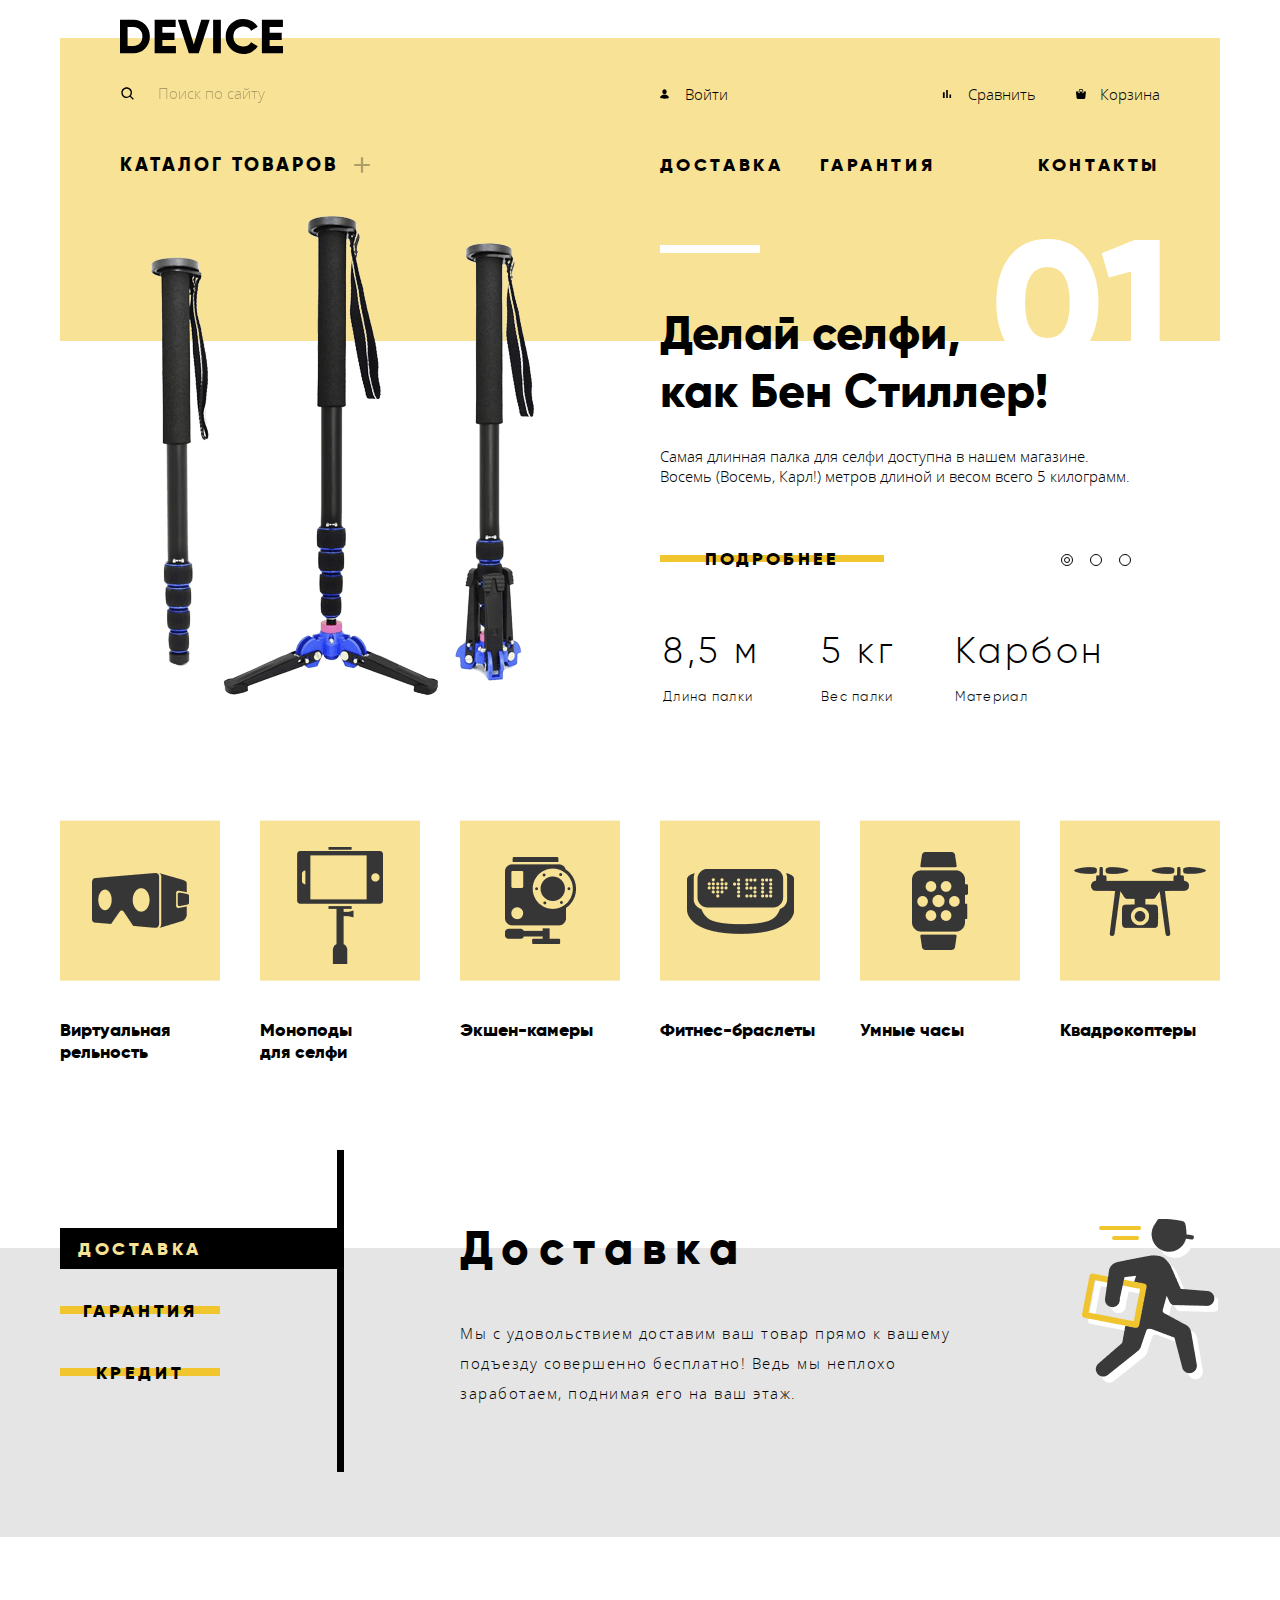
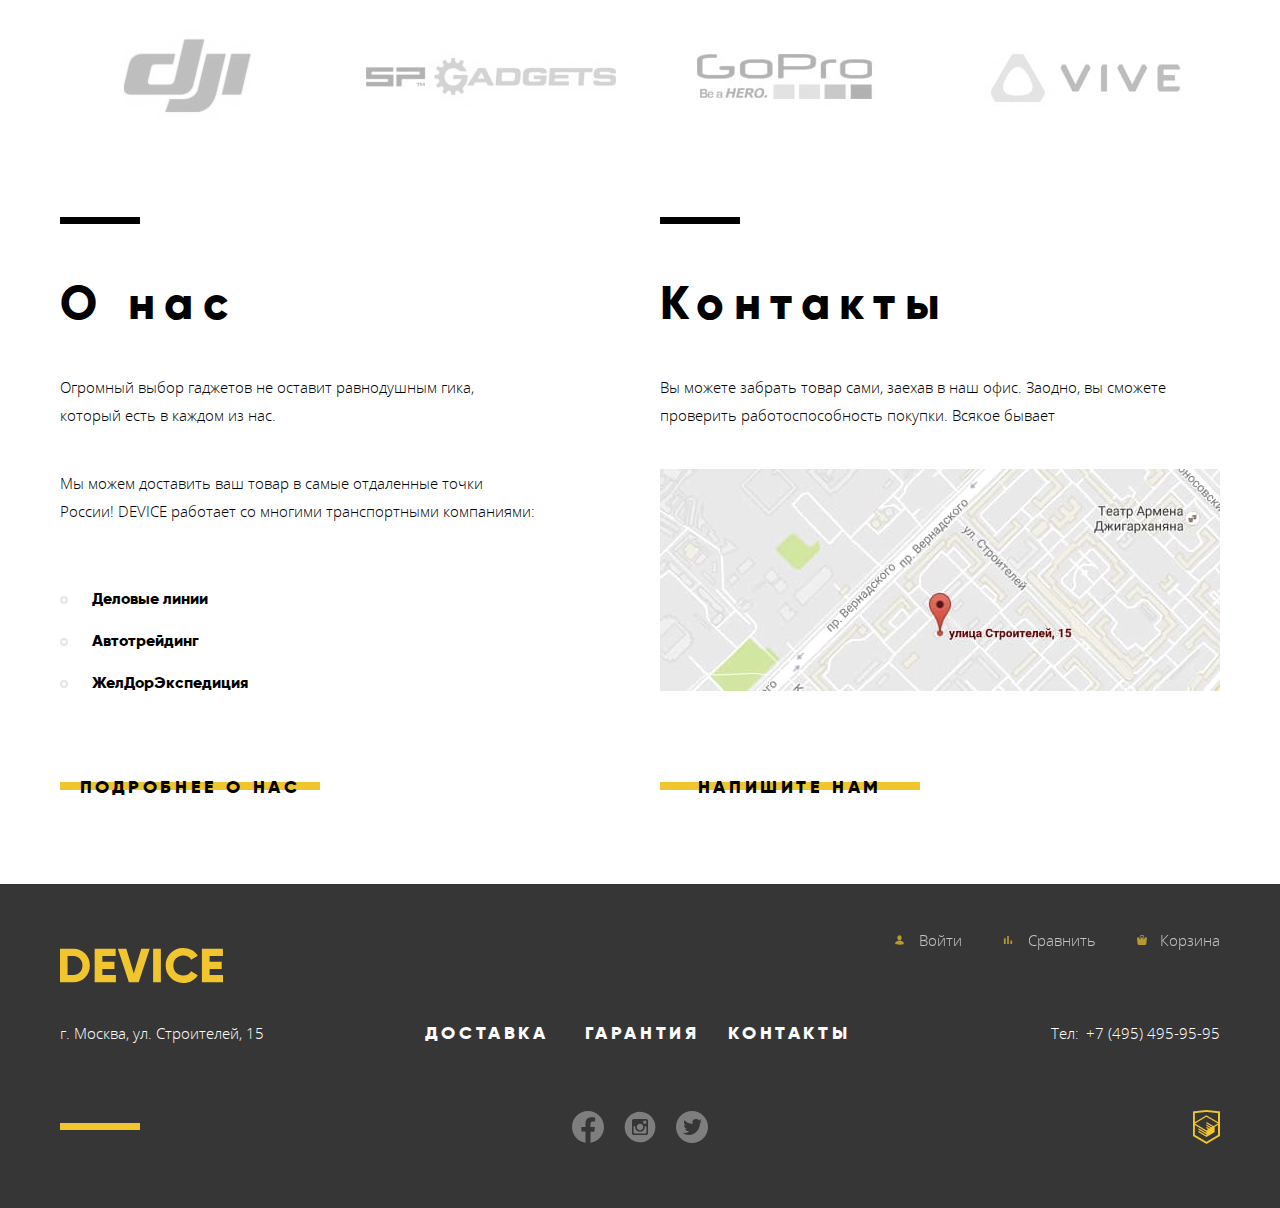
==== commit fbb5e08e: "валидация" ====
--- a/index.html
+++ b/index.html
@@ -229,50 +229,32 @@
         </div>
         <ul class="main__popular main-popular">
           <li class="main-popular__item popular-item">
-            <a href="#" class="popular-item__link">
-              <div class="popular-item__pic">
-                <img src="img/popular-1.png" width="97" height="55" alt="Виртуальная реальность" />
-              </div>
+            <a href="#" class="popular-item__link popular-item__link--virtual">
               <h3 class="popular-item__title">Виртуальная рельность</h3>
             </a>
           </li>
           <li class="main-popular__item popular-item">
-            <a href="#" class="popular-item__link">
-              <div class="popular-item__pic">
-                <img src="img/popular-2.png" width="86" height="117" alt="Моноподы для селфи" />
-              </div>
+            <a href="#" class="popular-item__link popular-item__link--monopod">
               <h3 class="popular-item__title">Моноподы для&nbsp;селфи</h3>
             </a>
           </li>
           <li class="main-popular__item popular-item">
-            <a href="#" class="popular-item__link">
-              <div class="popular-item__pic">
-                <img src="img/popular-3.png" width="71" height="87" alt="Экшен-камеры" />
-              </div>
+            <a href="#" class="popular-item__link popular-item__link--camera">
               <h3 class="popular-item__title">Экшен-камеры</h3>
             </a>
           </li>
           <li class="main-popular__item popular-item">
-            <a href="#" class="popular-item__link">
-              <div class="popular-item__pic">
-                <img src="img/popular-4.png" width="107" height="65" alt="Фитнес-браслеты" />
-              </div>
+            <a href="#" class="popular-item__link popular-item__link--fitband">
               <h3 class="popular-item__title">Фитнес-браслеты</h3>
             </a>
           </li>
           <li class="main-popular__item popular-item">
-            <a href="#" class="popular-item__link">
-              <div class="popular-item__pic">
-                <img src="img/popular-5.png" width="56" height="98" alt="Умные часы" />
-              </div>
+            <a href="#" class="popular-item__link popular-item__link--watch">
               <h3 class="popular-item__title">Умные часы</h3>
             </a>
           </li>
           <li class="main-popular__item popular-item">
-            <a href="#" class="popular-item__link">
-              <div class="popular-item__pic">
-                <img src="img/popular-6.png" width="132" height="69" alt="Квадрокоптеры" />
-              </div>
+            <a href="#" class="popular-item__link popular-item__link--copter">
               <h3 class="popular-item__title">Квадрокоптеры</h3>
             </a>
           </li>
@@ -493,16 +475,19 @@
       <div class="contact-form__row">
         <div class="contact-form__name">
           <label for="contact-name">Ваше имя</label>
-          <input id="contact-name" required type="text" name="contact-firstname" placeholder="Имя Фамилия" />
+          <input id="contact-name" class="contact-form__control" required type="text" name="contact-firstname"
+            placeholder="Имя Фамилия" />
         </div>
         <div class="contact-form__email">
           <label for="contact-email">Ваш e-mail</label>
-          <input id="contact-email" required type="email" name="contact-email" placeholder="email@example.com" />
+          <input id="contact-email" class="contact-form__control" required type="email" name="contact-email"
+            placeholder="email@example.com" />
         </div>
       </div>
       <div class="contact-form__inform">
         <label for="contact-inform">Текст письма</label>
-        <textarea id="contact-inform" required placeholder="В свободной форме" rows="8"></textarea>
+        <textarea id="contact-inform" class="contact-form__control" required placeholder="В свободной форме"
+          rows="8"></textarea>
       </div>
       <button type="submit" class="contact-form__button">
         Отправить
--- a/css/style.css
+++ b/css/style.css
@@ -23,6 +23,42 @@
     url("../fonts/opensanslight.woff") format("woff");
 }
 /*End Fonts*/
+
+/*animations*/
+@keyframes bounce {
+  0% {
+    transform: translateX(-2000px);
+  }
+  70% {
+    transform: translateX(30px);
+  }
+  90% {
+    transform: translateX(-10px);
+  }
+  100% {
+    transform: translateX(0);
+  }
+}
+
+@keyframes shake {
+  0%,
+  100% {
+    transform: translateX(0);
+  }
+  10%,
+  30%,
+  50%,
+  70%,
+  90% {
+    transform: translateX(-20px);
+  }
+  20%,
+  40%,
+  60%,
+  80% {
+    transform: translateX(20px);
+  }
+}
 
 :root {
   --basic-black: #000000;
@@ -191,6 +227,7 @@
   position: absolute;
   top: -17px;
   right: -83px;
+  cursor: pointer;
 }
 
 .search__button:hover {
@@ -544,26 +581,85 @@
   margin: 0;
 }
 
-.popular-item__pic {
-  background: var(--additional-light-yellow);
+.popular-item__link {
+  display: block;
+  position: relative;
+  padding-top: 199px;
+}
+
+.popular-item__link::before {
+  content: "";
+  display: block;
+  position: absolute;
   width: 160px;
   height: 160px;
-  display: flex;
-  margin-bottom: 38px;
-  justify-content: center;
-  align-items: center;
-}
-
-.main-popular__item:hover .popular-item__pic {
+  background: var(--additional-light-yellow);
+  transform: translateY(-124%);
+}
+
+.popular-item__link::after {
+  content: "";
+  position: absolute;
+  display: block;
+  left: 0;
+  right: 0;
+  margin: 0 auto;
+}
+
+.popular-item__link--virtual::after {
+  background: url(/img/virtual-reality.png) no-repeat;
+  background-size: 97px 55px;
+  width: 97px;
+  height: 55px;
+  top: 53px;
+}
+
+.popular-item__link--monopod::after {
+  background: url(/img/monopod.png) no-repeat;
+  background-size: 86px 117px;
+  width: 86px;
+  height: 117px;
+  top: 27px;
+}
+
+.popular-item__link--camera::after {
+  background: url(/img/camera.png) no-repeat;
+  background-size: 71px 87px;
+  width: 71px;
+  height: 87px;
+  top: 37px;
+}
+
+.popular-item__link--fitband::after {
+  background: url(/img/fitband.png) no-repeat;
+  background-size: 107px 65px;
+  width: 107px;
+  height: 65px;
+  top: 49px;
+}
+
+.popular-item__link--watch::after {
+  background: url(/img/watch.png) no-repeat;
+  background-size: 56px 98px;
+  width: 56px;
+  height: 98px;
+  top: 32px;
+}
+
+.popular-item__link--copter::after {
+  background: url(/img/copter.png) no-repeat;
+  background-size: 132px 69px;
+  width: 132px;
+  height: 69px;
+  top: 47px;
+}
+
+.popular-item__link:active::after {
+  opacity: 0.3;
+}
+
+.popular-item__link:hover::before {
   background: var(--additional-yellow);
-}
-
-.popular-item__link {
-  display: block;
-}
-
-.popular-item__link:active img {
-  opacity: 0.3;
 }
 
 .popular-item__link:active .popular-item__title {
@@ -592,15 +688,12 @@
   display: flex;
 }
 
-
-
 .services-item__info {
   position: relative;
   padding-top: 3px;
 }
 
-.services-item__info--delivery::before
- {
+.services-item__info--delivery::before {
   content: "";
   width: 136px;
   height: 164px;
@@ -608,7 +701,7 @@
   display: block;
   background: url(/img/delivery.png) no-repeat;
   background-size: 136px 164px;
-  right: -51px;
+  right: -87px;
   transform: translateX(100%);
 }
 
@@ -650,7 +743,7 @@
   position: absolute;
   height: 322px;
   width: 7px;
-  transform: translate(0,-82%);
+  transform: translate(0, -82%);
   right: 108px;
   background: var(--basic-black);
 }
@@ -774,7 +867,7 @@
   display: grid;
   grid-template-columns: 1fr 1fr;
   column-gap: 40px;
-  padding-top: 53px
+  padding-top: 53px;
 }
 
 .info-about,
@@ -1253,6 +1346,7 @@
   color: inherit;
   font-family: "Gilroy", "Arial", sans-serif;
   font-weight: 800;
+  cursor: pointer;
   font-size: 18px;
   line-height: 24px;
   letter-spacing: 3.5px;
@@ -1841,11 +1935,14 @@
   top: 50%;
   margin-left: -480px;
   margin-top: -280px;
+  background-image: url(/img/map-big.png);
+  background: #ffffff;
   box-shadow: 0px 10px 16px rgba(0, 0, 0, 0.15);
 }
 
 .modal__map--show {
   display: block;
+  animation: bounce 1s;
 }
 
 .modal__contact {
@@ -1861,8 +1958,13 @@
   box-shadow: 0px 10px 16px rgba(0, 0, 0, 0.15);
 }
 
+.modal__contact--error {
+  animation: shake 1s;
+}
+
 .modal__contact--show {
   display: block;
+  animation: bounce 1s;
 }
 
 .contact-form__email input:focus,
@@ -1878,9 +1980,9 @@
 }
 
 /*TODO Почему значиние invalid - стоит по умолчанию. имею ввиду, что красится при открытии всегда в красный цвет. как исправить???*/
-.contact-form__email input:invalid,
-.contact-form__name input:invalid,
-.contact-form__inform textarea:invalid {
+.modal__contact--error input:invalid,
+.modal__contact--error input:invalid,
+.modal__contact--error textarea:invalid {
   background: var(--status-pink);
 }
 
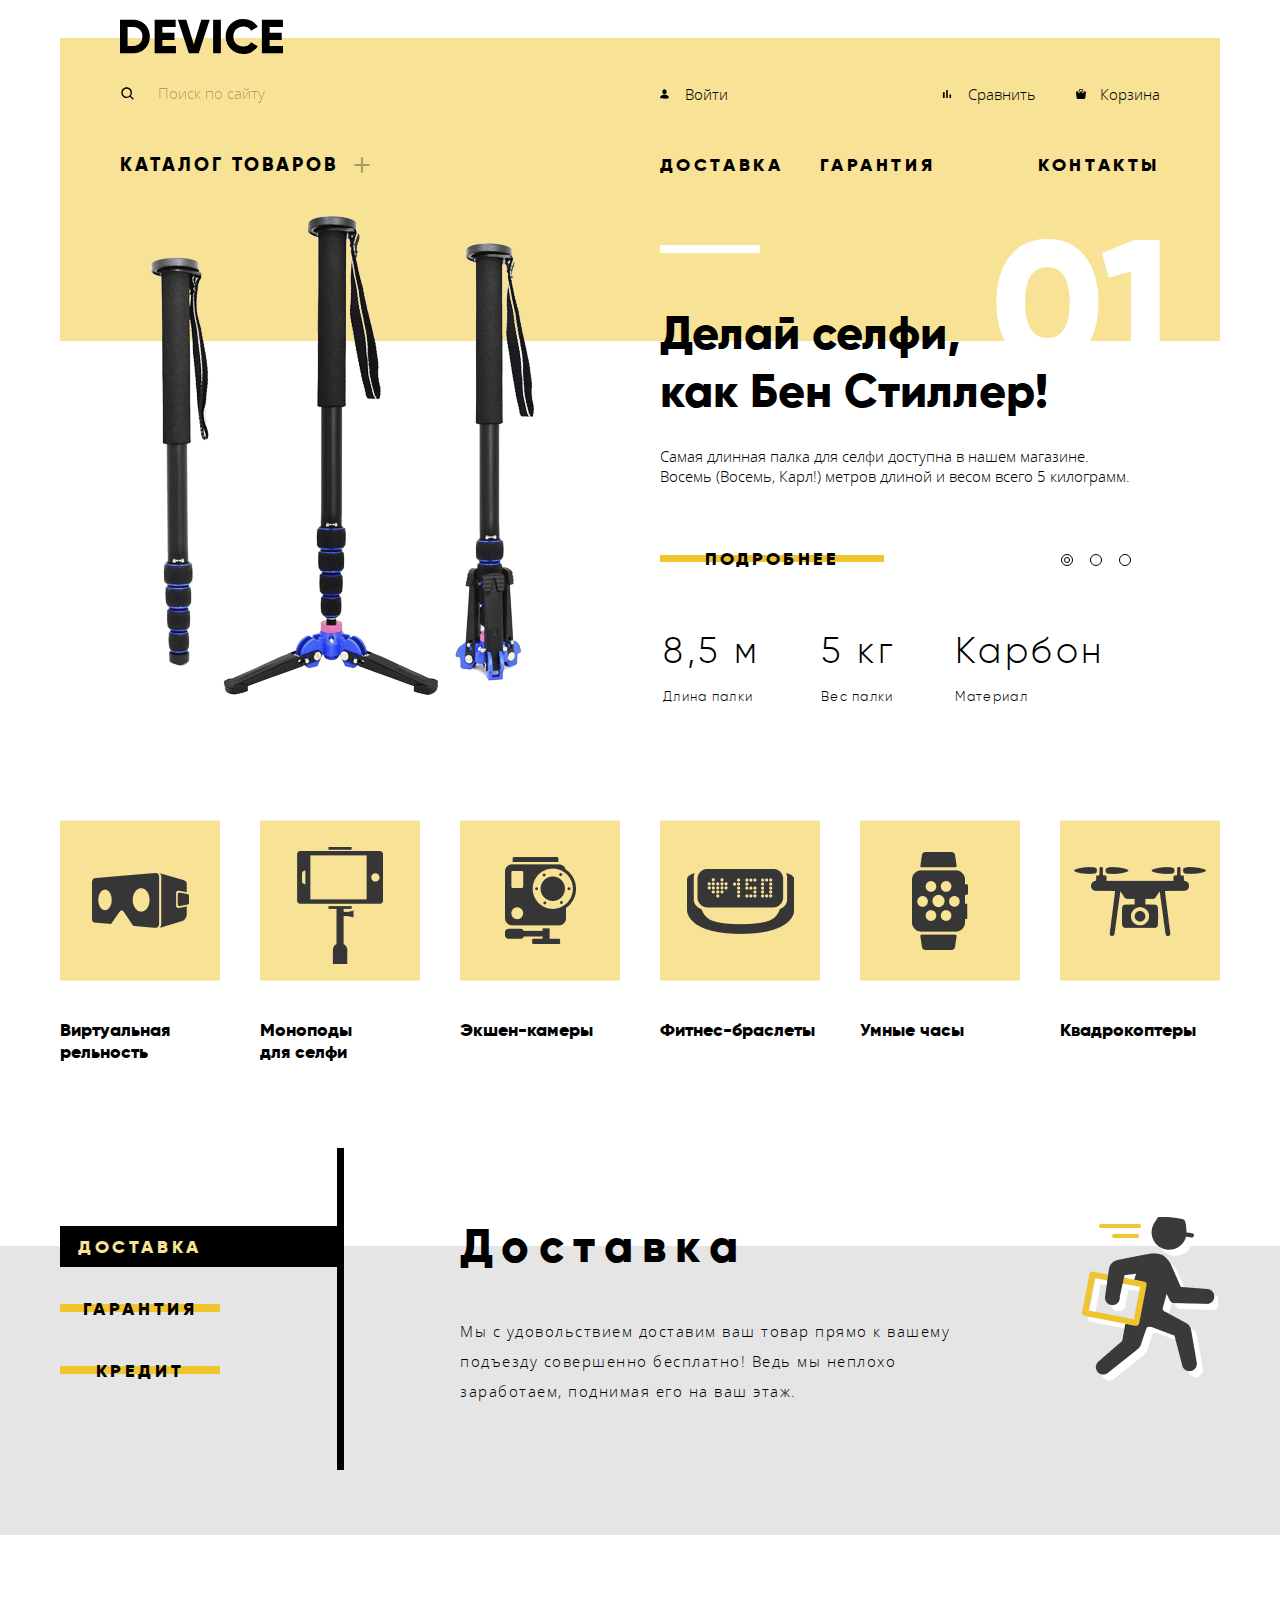
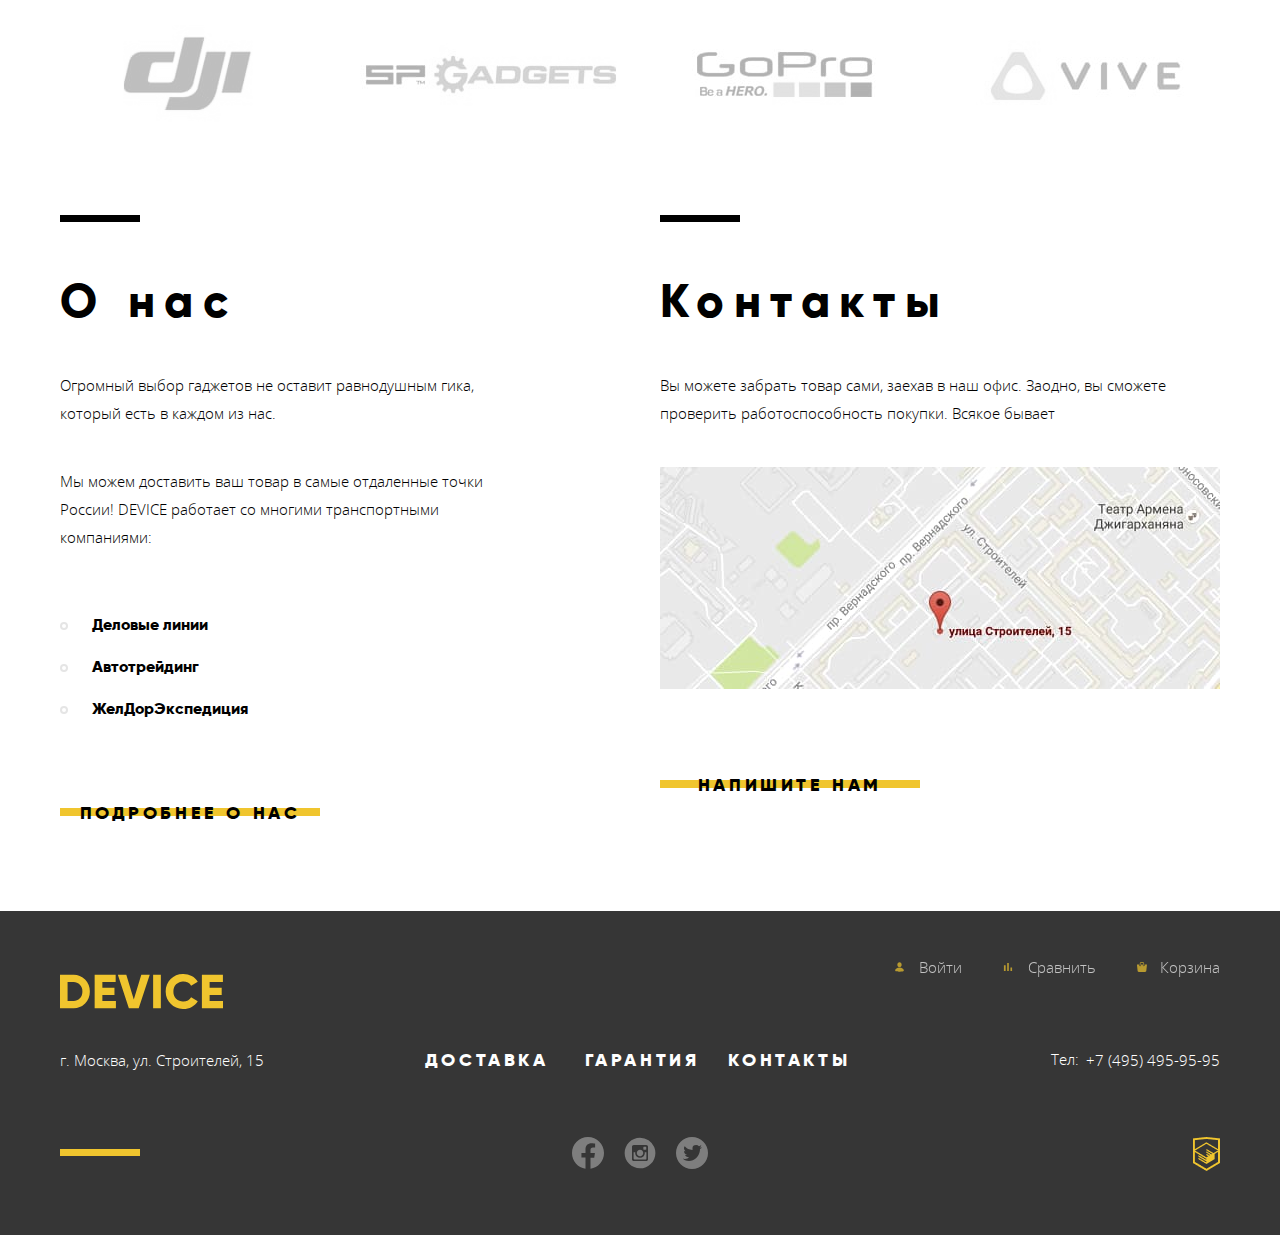
==== commit 7c998066: "исправлены замечания от наставника" ====
--- a/index.html
+++ b/index.html
@@ -296,7 +296,7 @@
           <div class="services-item__info services-item__info--warranty">
             <span class="services-item__title">Гарантия</span>
             <p class="services-item__text">
-              Если из-за возгорания купленного у нас товара у вас сгорит дом —<br>
+              Если из-за возгорания купленного у нас товара у вас сгорит дом —
               не переживайте, мы выдадим вам новый.<br>
               Товар, не дом, конечно же.
             </p>
@@ -349,11 +349,11 @@
         <div class="info__about info-about">
           <h3 class="info-about__title">О нас</h3>
           <p class="info-about__text">
-            Огромный выбор гаджетов не оставит равнодушным гика,<br>который есть
+            Огромный выбор гаджетов не оставит равнодушным гика, который есть
             в каждом из нас.
           </p>
           <p class="info-about__text info-about__text--last">
-            Мы можем доставить ваш товар в самые отдаленные точки<br>России!
+            Мы можем доставить ваш товар в самые отдаленные точки России!
             DEVICE работает со многими транспортными компаниями:
           </p>
           <ul class="info-about__list">
@@ -443,21 +443,21 @@
       <div class="footer__row">
         <ul class="footer__socials footer-socials">
           <li class="footer-socials__item">
-            <a href="#">
+            <a href="#" aria-label="facebook">
               <svg width="32" height="32">
                 <use xlink:href="img/sprite.svg#facebook"></use>
               </svg>
             </a>
           </li>
           <li class="footer-socials__item">
-            <a href="#">
+            <a href="#" aria-label="instagram">
               <svg width="32" height="32">
                 <use xlink:href="img/sprite.svg#instagram"></use>
               </svg>
             </a>
           </li>
           <li class="footer-socials__item">
-            <a href="#">
+            <a href="#" aria-label="twitter">
               <svg width="32" height="32">
                 <use xlink:href="img/sprite.svg#twitter"></use>
               </svg>
--- a/css/style.css
+++ b/css/style.css
@@ -177,7 +177,6 @@
 .header__search {
   display: flex;
   justify-content: center;
-  align-items: center;
   position: relative;
 }
 
@@ -448,7 +447,7 @@
 }
 
 .section-base {
-  margin-bottom: 153px;
+  margin-bottom: 141px;
 }
 
 .slider__pic {
@@ -572,6 +571,10 @@
   padding: 0;
 }
 
+.main-popular__item {
+  margin-bottom: 10px;
+}
+
 .popular-item__title {
   color: var(--basic-black);
   font-family: "Gilroy", "Arial", sans-serif;
@@ -607,7 +610,7 @@
 }
 
 .popular-item__link--virtual::after {
-  background: url(/img/virtual-reality.png) no-repeat;
+  background: url(../img/virtual-reality.png) no-repeat;
   background-size: 97px 55px;
   width: 97px;
   height: 55px;
@@ -615,7 +618,7 @@
 }
 
 .popular-item__link--monopod::after {
-  background: url(/img/monopod.png) no-repeat;
+  background: url(../img/monopod.png) no-repeat;
   background-size: 86px 117px;
   width: 86px;
   height: 117px;
@@ -623,7 +626,7 @@
 }
 
 .popular-item__link--camera::after {
-  background: url(/img/camera.png) no-repeat;
+  background: url(../img/camera.png) no-repeat;
   background-size: 71px 87px;
   width: 71px;
   height: 87px;
@@ -631,7 +634,7 @@
 }
 
 .popular-item__link--fitband::after {
-  background: url(/img/fitband.png) no-repeat;
+  background: url(../img/fitband.png) no-repeat;
   background-size: 107px 65px;
   width: 107px;
   height: 65px;
@@ -639,7 +642,7 @@
 }
 
 .popular-item__link--watch::after {
-  background: url(/img/watch.png) no-repeat;
+  background: url(../img/watch.png) no-repeat;
   background-size: 56px 98px;
   width: 56px;
   height: 98px;
@@ -647,7 +650,7 @@
 }
 
 .popular-item__link--copter::after {
-  background: url(/img/copter.png) no-repeat;
+  background: url(../img/copter.png) no-repeat;
   background-size: 132px 69px;
   width: 132px;
   height: 69px;
@@ -699,7 +702,7 @@
   height: 164px;
   position: absolute;
   display: block;
-  background: url(/img/delivery.png) no-repeat;
+  background: url(../img/delivery.png) no-repeat;
   background-size: 136px 164px;
   right: -87px;
   transform: translateX(100%);
@@ -711,7 +714,7 @@
   height: 195px;
   position: absolute;
   display: block;
-  background: url(/img/warranty.png) no-repeat;
+  background: url(../img/warranty.png) no-repeat;
   background-size: 171px 195px;
   right: -51px;
   transform: translateX(100%);
@@ -723,7 +726,7 @@
   height: 188px;
   position: absolute;
   display: block;
-  background: url(/img/credit.png) no-repeat;
+  background: url(../img/credit.png) no-repeat;
   background-size: 156px 188px;
   right: -51px;
   transform: translateX(100%);
@@ -860,7 +863,7 @@
 
 /*information*/
 .info {
-  margin-bottom: 76px;
+  margin-bottom: 77px;
 }
 
 .info__wrapper {
@@ -900,6 +903,14 @@
 .info-contact__text {
   line-height: 28px;
   margin: 0 0 40px 0;
+}
+
+.info-about__text {
+  width: 474px;
+}
+
+.info-contact__text {
+  width: 506px;
 }
 
 .info-about__text--last {
@@ -1532,6 +1543,7 @@
 .catalog-item__price {
   font-family: "Gilroy", "Arial", sans-serif;
   font-weight: 300;
+  min-width: 78px;
   font-size: 16px;
   line-height: 24px;
   letter-spacing: 1.3px;
@@ -1669,7 +1681,6 @@
 .footer__row {
   display: flex;
   justify-content: space-between;
-  align-items: center;
 }
 
 .footer__row:nth-child(2) {
@@ -1719,6 +1730,7 @@
   opacity: 0.7;
   display: flex;
   align-items: center;
+  max-width: 162px;
 }
 
 .footer-panel__item a:hover {
@@ -1738,6 +1750,7 @@
   font-style: normal;
   display: flex;
   align-items: center;
+  width: 203;
 }
 
 .footer__socials {
@@ -1935,7 +1948,7 @@
   top: 50%;
   margin-left: -480px;
   margin-top: -280px;
-  background-image: url(/img/map-big.png);
+  background-image: url(../img/map-big.png);
   background: #ffffff;
   box-shadow: 0px 10px 16px rgba(0, 0, 0, 0.15);
 }
@@ -1958,13 +1971,13 @@
   box-shadow: 0px 10px 16px rgba(0, 0, 0, 0.15);
 }
 
+.modal__contact--show {
+  display: block;
+  animation: bounce 1s;
+}
+
 .modal__contact--error {
   animation: shake 1s;
-}
-
-.modal__contact--show {
-  display: block;
-  animation: bounce 1s;
 }
 
 .contact-form__email input:focus,
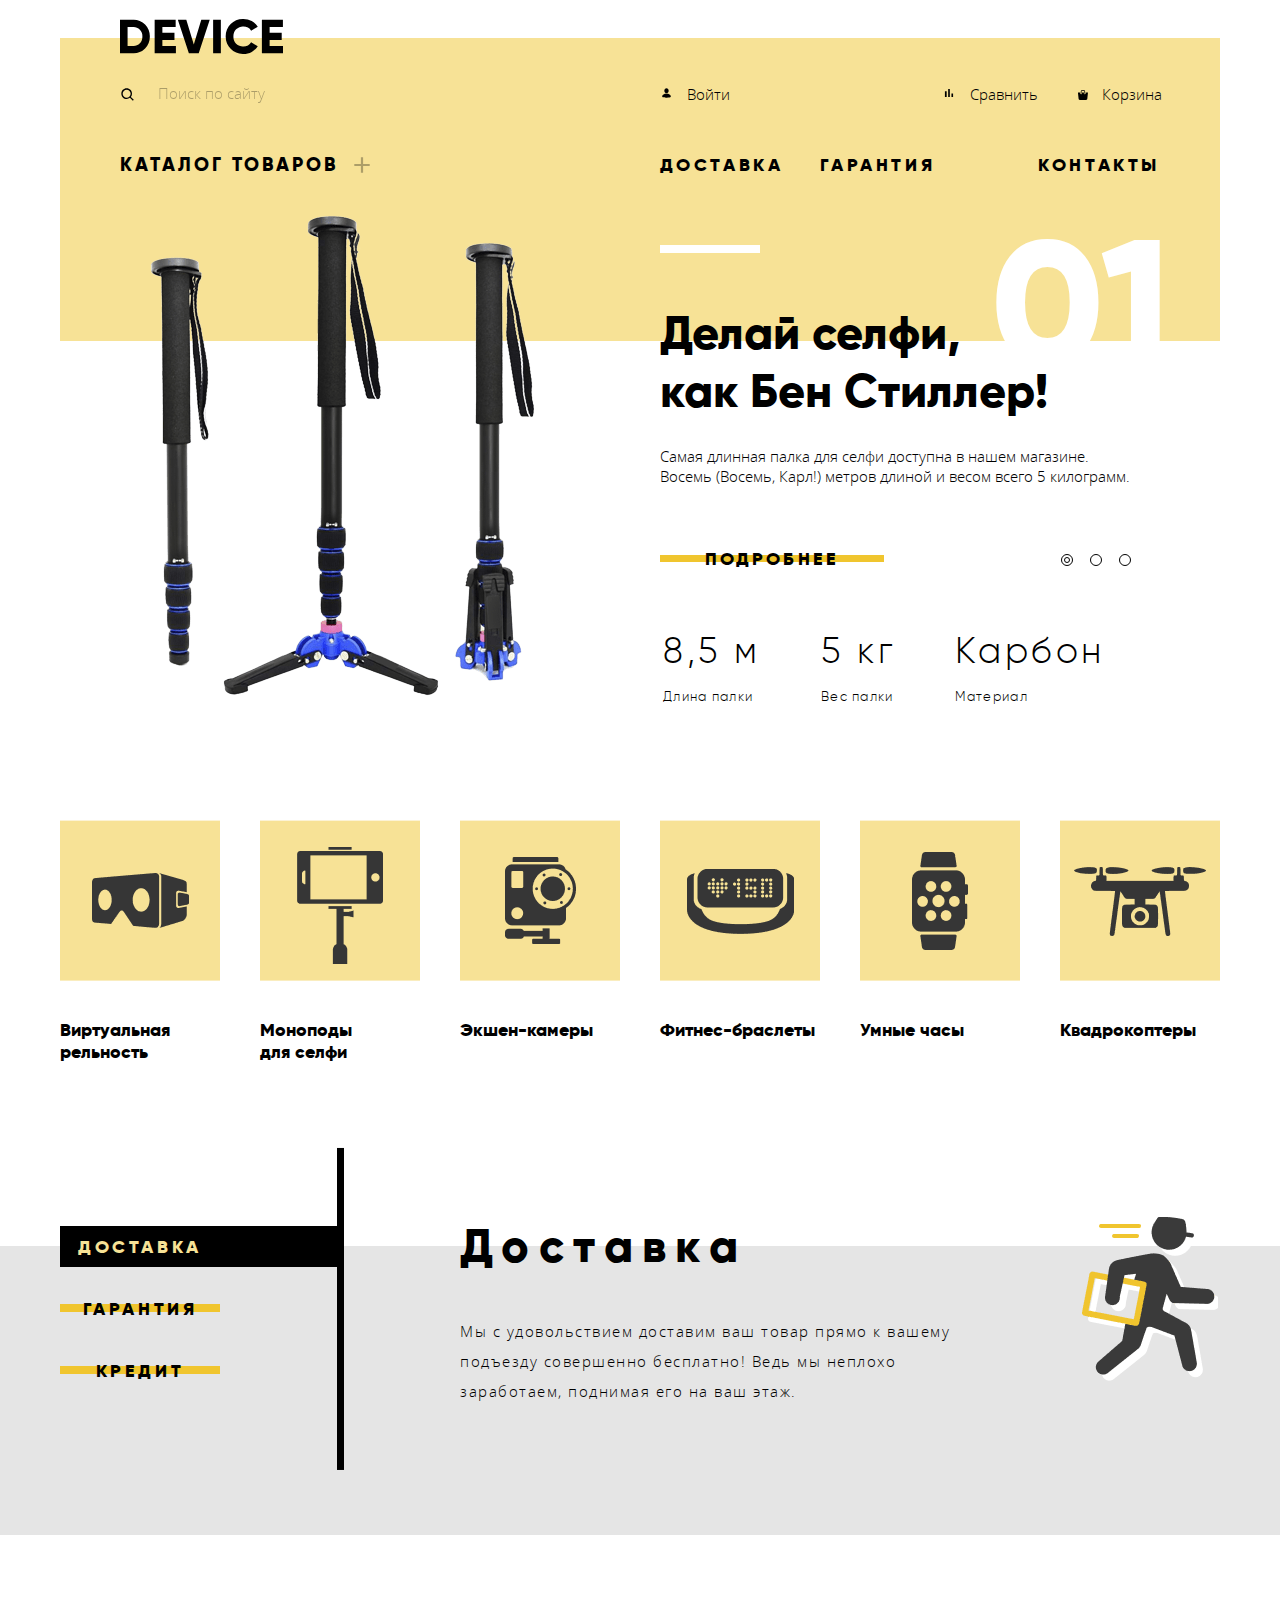
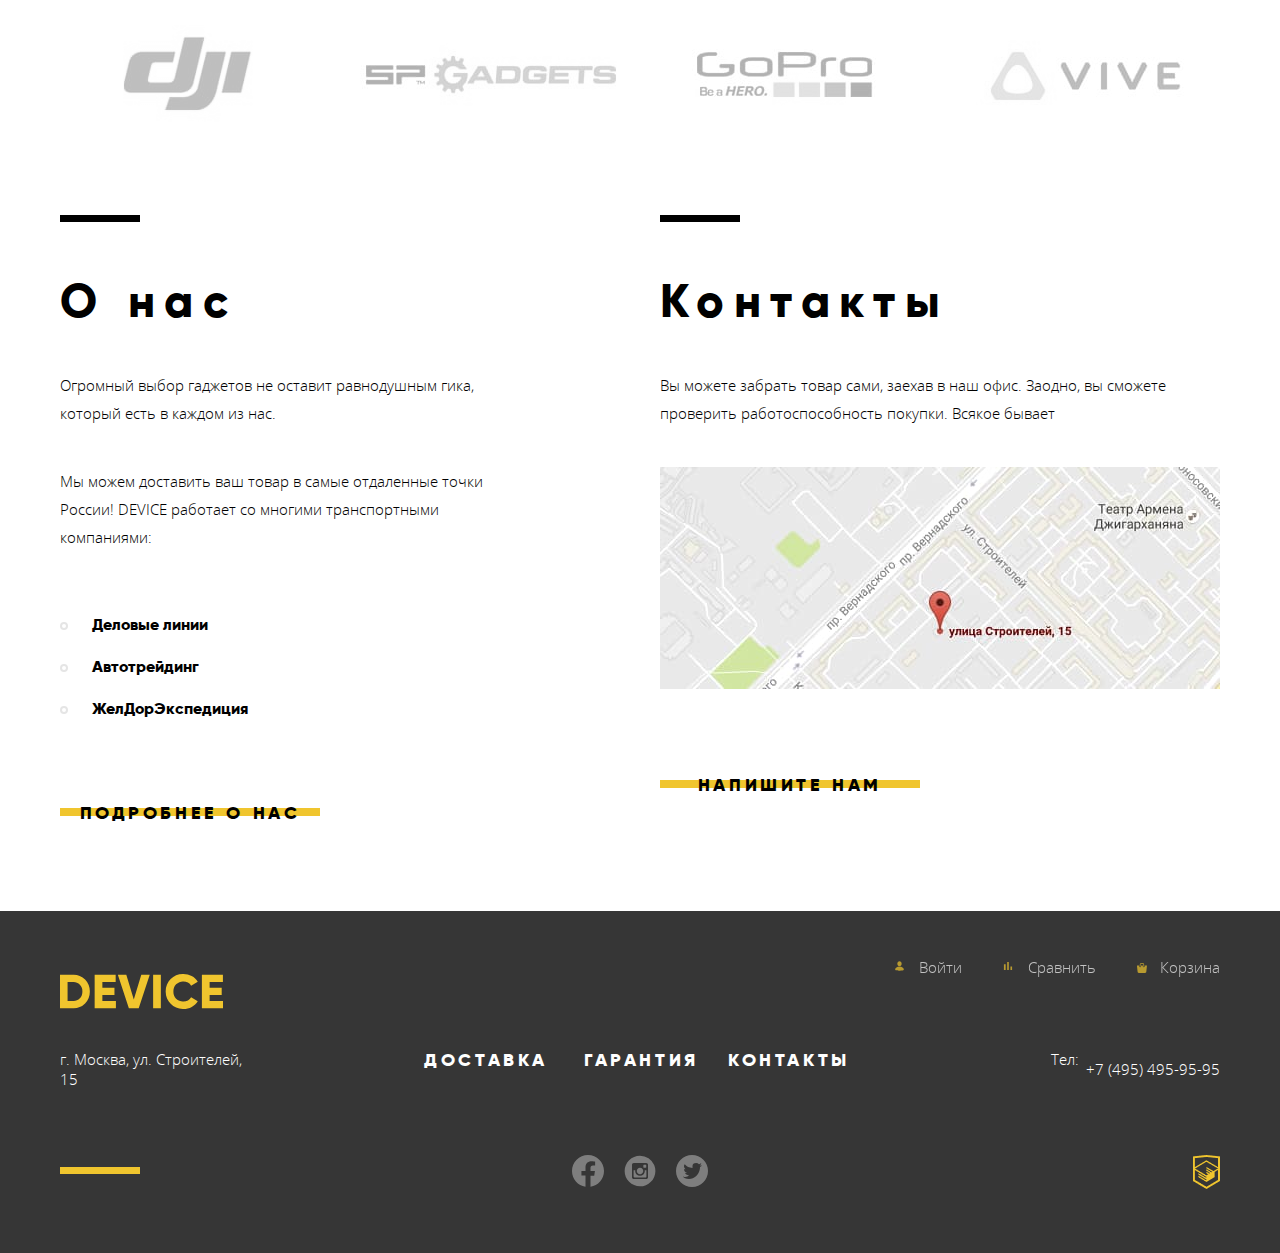
==== commit 490933f2: "tab index" ====
--- a/index.html
+++ b/index.html
@@ -20,16 +20,16 @@
         </a>
       </div>
       <div class="header__row">
-        <form class="header__search search" action="https://echo.htmlacademy.ru/" method="post">
+        <form class="header__search search" action="https://echo.htmlacademy.ru/" method="post" tabindex="0">
           <svg width="16" height="16">
             <use xlink:href="img/sprite.svg#search"></use>
           </svg>
-          <input class="search__input" type="text" placeholder="Поиск по сайту" />
+          <input class="search__input" required type="text" placeholder="Поиск по сайту" />
           <button type="submit" class="search__button">Найти</button>
         </form>
         <ul class="header__panel user-panel">
           <li class="user-panel__item user-panel__item--login">
-            <a href="#">
+            <a href="#" class="user-panel__link">
               <svg width="13" height="14">
                 <use xlink:href="img/sprite.svg#user"></use>
               </svg>
@@ -37,7 +37,7 @@
             </a>
           </li>
           <li class="user-panel__item">
-            <a href="#">
+            <a href="#" class="user-panel__link">
               <svg width="14" height="14">
                 <use xlink:href="img/sprite.svg#compare"></use>
               </svg>
@@ -45,7 +45,7 @@
             </a>
           </li>
           <li class="user-panel__item">
-            <a href="#">
+            <a href="#" class="user-panel__link">
               <svg width="10" height="10">
                 <use xlink:href="img/sprite.svg#trush"></use>
               </svg>
@@ -55,7 +55,7 @@
         </ul>
       </div>
       <nav class="header__row header-navigation header__row--mainpage">
-        <div class="header-navigation__menu">
+        <div class="header-navigation__menu" tabindex="0">
           <a class="header-navigation__link navigation-contact" href="#">
             Каталог товаров
             <svg width="22" height="22">
@@ -393,7 +393,7 @@
         </a>
         <ul class="footer__panel footer-panel">
           <li class="footer-panel__item">
-            <a href="#">
+            <a href="#" class="footer-panel__link">
               <svg width="13" height="14" fill="#f0c52e">
                 <use xlink:href="img/sprite.svg#user"></use>
               </svg>
@@ -401,7 +401,7 @@
             </a>
           </li>
           <li class="footer-panel__item">
-            <a href="#">
+            <a href="#" class="footer-panel__link">
               <svg width="14" height="14" fill="#f0c52e">
                 <use xlink:href="img/sprite.svg#compare"></use>
               </svg>
@@ -409,7 +409,7 @@
             </a>
           </li>
           <li class="footer-panel__item">
-            <a href="#">
+            <a href="#" class="footer-panel__link">
               <svg width="10" height="10" fill="#f0c52e">
                 <use xlink:href="img/sprite.svg#trush"></use>
               </svg>
@@ -501,7 +501,7 @@
       width="960" height="560" style="border:0" allowfullscreen></iframe>
     <button type="button" class="modal-map__cross"></button>
   </section>
-  <script src="js/modal.js"></script>
+  <script src="js/script.js"></script>
 </body>
 
 </html>
--- a/css/style.css
+++ b/css/style.css
@@ -80,7 +80,9 @@
   --aditional-modal-grey: #f2f2f2;
   --aditional-button-black: rgba(0, 0, 0, 0.3);
   --special-bar-color: rgba(0, 0, 0, 0.2);
+  --special-range-black: rgba(0, 0, 0, 0.18);
   --special-from-color: #eaeaea;
+  --special-range-grey: #c4c4c4;
 
   --status-pink: #f6dada;
 }
@@ -157,7 +159,7 @@
 }
 
 .header__logo {
-  margin-bottom: 26px;
+  margin-bottom: 9px;
 }
 
 .header__logo a:hover {
@@ -172,18 +174,20 @@
   display: flex;
   justify-content: space-between;
   padding-bottom: 36px;
+  align-items: center;
 }
 
 .header__search {
   display: flex;
-  justify-content: center;
   position: relative;
+  width: 440px;
+  align-items: flex-end;
 }
 
 .header__search svg {
   position: absolute;
   left: 0;
-  top: 2px;
+  top: 20px;
 }
 
 .search__input {
@@ -200,11 +204,6 @@
   border-bottom: 2px solid var(--basic-black);
 }
 
-.search__input:focus ~ .search__button {
-  pointer-events: auto;
-  display: block;
-}
-
 .search__input::placeholder {
   color: var(--basic-black);
   opacity: 0.3;
@@ -221,22 +220,32 @@
   padding: 15px;
   text-transform: uppercase;
   background: inherit;
-  display: none;
-  pointer-events: none;
-  position: absolute;
   top: -17px;
   right: -83px;
+  visibility: hidden;
   cursor: pointer;
 }
 
-.search__button:hover {
+.search__input:focus + .search__button {
+  visibility: visible;
+}
+
+.search__button:hover, .search__button:focus {
   background: var(--basic-black);
-  display: block;
   color: var(--basic-white);
+}
+
+.header__search:focus-within .search__button{
+  visibility: visible;
+}
+
+.header__search:focus-within .search__input {
+  border-bottom: 2px solid var(--basic-black);
 }
 
 .search__button:active {
   color: var(--additional-opacity-white);
+  visibility: visible;
 }
 
 .header-navigation {
@@ -251,7 +260,7 @@
   width: 1100px;
   display: none;
   z-index: 10;
-  background-color: var(--additional-light-yellow);
+  background: var(--additional-light-yellow);
 }
 
 .submenu:hover {
@@ -297,7 +306,7 @@
   color: var(--basic-black);
   display: flex;
   justify-content: center;
-  align-items: center;
+  align-items: baseline;
 }
 
 .header__panel svg {
@@ -327,6 +336,10 @@
 }
 
 .navigation-contact:hover ~ .submenu {
+  display: flex;
+}
+
+.header-navigation__menu:focus-within .submenu {
   display: flex;
 }
 
@@ -341,9 +354,18 @@
   margin-left: 60px;
 }
 
+.user-panel__link--user span{
+  width: 129px;
+
+}
+
+.user-panel__item {
+  margin-top: 3px;
+}
+
 .user-panel__item--active {
   display: flex;
-  padding-bottom: 14px;
+  align-items: flex-start;
 }
 
 .user-panel__item--active .user-panel__link:last-child {
@@ -352,8 +374,11 @@
 }
 
 .user-panel__item--login {
-  min-width: 404px;
-  padding-left: 30px;
+  min-width: 322px;
+}
+
+.user-panel__item--login .user-panel__link {
+  padding-right: 53px;
 }
 
 .header-navigation__list a {
@@ -801,7 +826,7 @@
 }
 
 .services-menu__item--active {
-  background-color: var(--basic-black);
+  background: var(--basic-black);
 }
 
 .services-menu__item--active a {
@@ -810,7 +835,7 @@
 }
 
 .services-menu__item--active a:hover {
-  background-color: var(--basic-black);
+  background: var(--basic-black);
 }
 
 .services-menu__item--active a:active {
@@ -1006,7 +1031,7 @@
 
 .catalog__panel {
   background: var(--basic-white);
-  padding-bottom: 79px;
+  padding-bottom: 81px;
 }
 
 .catalog__filters {
@@ -1092,14 +1117,6 @@
   transform: rotate(135deg) translateY(25%);
 }
 
-.breadcrumbs__item a:active::after {
-  opacity: 1; /*TODO как скомбинировать active и after так, чтобы стрелка при ховере на ссылку не выделялась????*/
-}
-
-.breadcrumbs__item a:hover::after {
-  opacity: 1; /*TODO как скомбинировать ховер и after так, чтобы стрелка при ховере на ссылку не выделялась????*/
-}
-
 .filters-header .container {
   padding-left: 60px;
 }
@@ -1108,8 +1125,7 @@
   background: var(--aditional-grey);
   display: flex;
   align-items: center;
-  min-width: 270px; /*TODO Поясни почему мне нужно тут ставить min.
-  я не понимаю, почему просто width:270 не работает(ширина меньше 270 будет)*/
+  min-width: 270px;
 }
 
 .filters-header__title h2 {
@@ -1126,7 +1142,7 @@
   width: 270px;
 }
 
-.filters__form fieldset {
+.filters__price,.filters__colors,.filters__bluetooth {
   padding: 0;
   margin: 0;
   border: none;
@@ -1143,15 +1159,15 @@
   top: -16px;
 }
 
-fieldset.filters__price {
+.filters__price {
   margin-bottom: 53px;
 }
 
-fieldset.filters__colors {
-  margin-bottom: 54px;
-}
-
-fieldset.filters__bluetooth {
+.filters__colors {
+  margin-bottom: 55px;
+}
+
+.filters__bluetooth {
   margin-bottom: 44px;
 }
 
@@ -1179,13 +1195,13 @@
 
 .range__scale {
   height: 2px;
-  background-color: var(--special-bar-color);
+  background: var(--special-bar-color);
 }
 
 .range__bar {
   height: 2px;
   width: 120px;
-  background-color: var(--additional-green);
+  background: var(--additional-green);
 }
 
 .range__toggle {
@@ -1196,13 +1212,13 @@
   height: 4px;
   border: 8px solid var(--basic-white);
   border-radius: 50%;
-  background-color: #c4c4c4;
+  background: var(--special-range-grey);
   cursor: pointer;
-  box-shadow: 0px 2px 2px rgba(0, 0, 0, 0.18);
+  box-shadow: 0 2px 2px var(--special-range-black);
 }
 
 .range__toggle--min {
-  left: 0px;
+  left: 0;
 }
 
 .range__toggle--max {
@@ -1250,9 +1266,12 @@
   padding-left: 40px;
 }
 
-.filter-colors__item:not(:last-child),
 .filter-bluetooth__item:not(:last-child) {
   margin-bottom: 20px;
+}
+
+.filter-colors__item:not(:last-child) {
+  margin-bottom: 21px;
 }
 
 .filter-colors__item label {
@@ -1281,7 +1300,7 @@
   height: 2px;
   width: 5px;
   transform: rotate(45deg);
-  background-color: var(--basic-black);
+  background: var(--basic-black);
 }
 
 .filters-colors__checkbox:checked + .filters-colors__tick::after {
@@ -1292,16 +1311,20 @@
   height: 2px;
   width: 11px;
   transform: rotate(-45deg);
-  background-color: var(--basic-black);
-}
-
-.filters-colors__checkbox + .filters-colors__tick:hover,
-.filters-colors__checkbox + .filters-colors__tick:hover {
+  background: var(--basic-black);
+}
+
+.filters-colors__tick:hover {
   opacity: 0.6;
 }
 
-.filters-colors__checkbox + .filters-colors__tick:active,
-.filters-colors__checkbox + .filters-colors__tick:checked:active {
+.filter-colors__control:focus-within {
+  opacity: 0.6;
+}
+
+
+.filters-colors__tick:active,
+.filters-colors__tick:checked:active {
   opacity: 1;
 }
 
@@ -1333,7 +1356,7 @@
   left: -32px;
   width: 8px;
   height: 8px;
-  background-color: var(--basic-black);
+  background: var(--basic-black);
   border-radius: 50%;
 }
 
@@ -1351,6 +1374,11 @@
 
 .filter-bluetooth__radio:checked:hover + label:hover {
   opacity: 1;
+}
+
+.filter-bluetooth__item label:focus-within {
+  opacity: 0.6; /*TODO тут tab не работает. возможно потому что тут нету спан. я использовал только псевдо элементы в отличии от чекбоксов
+  */
 }
 
 .filters__button {
@@ -1364,8 +1392,6 @@
   text-transform: uppercase;
   position: relative;
   border: none;
-  background: inherit;
-  padding: 0;
   outline: none;
   padding: 10px 43px 10px 38px;
   background: linear-gradient(
@@ -1380,6 +1406,9 @@
 .filters__button:hover {
   background: var(--additional-yellow);
 }
+.filters__button:focus {
+  background: var(--additional-yellow);
+}
 
 .filters__button:active {
   color: var(--aditional-button-black);
@@ -1511,9 +1540,15 @@
 }
 
 .catalog-item__stuff:hover .catalog-item__menu {
-  /*opacity: 0.7;*/
-  display: flex;
-  transition: opacity 0.5s;
+  display: flex;
+}
+
+.catalog-item__stuff:focus .catalog-item__menu {
+  display: flex;
+}
+
+.catalog-item__stuff:focus-within .catalog-item__menu {
+  display: flex;
 }
 
 .catalog-item__info {
@@ -1578,7 +1613,6 @@
 }
 
 .pagination__button {
-  /*TODO я тут вместо padding top/bottom хотел указать height 100%, чтобы расширить элемент. но это не работает, почему? */
   display: block;
   height: 100%;
   padding: 24px 29px;
@@ -1725,12 +1759,16 @@
   margin-left: 24px;
 }
 
-.footer-panel__item a {
+.footer-panel__link {
   color: var(--basic-white);
   opacity: 0.7;
   display: flex;
-  align-items: center;
+  align-items: baseline;
   max-width: 162px;
+}
+
+.footer-panel__link--user span{
+  width: 129px;
 }
 
 .footer-panel__item a:hover {
@@ -1750,7 +1788,7 @@
   font-style: normal;
   display: flex;
   align-items: center;
-  width: 203;
+  width: 203px;
 }
 
 .footer__socials {
@@ -1777,7 +1815,7 @@
   height: 7px;
   width: 80px;
   position: absolute;
-  background-color: var(--additional-yellow);
+  background: var(--additional-yellow);
   left: 0;
   top: 12px;
 }
@@ -1890,7 +1928,6 @@
 .modal-contact__form input,
 .modal-contact__form textarea {
   outline: none;
-  border: none;
   background: var(--aditional-modal-grey);
   font-style: normal;
   font-weight: normal;
@@ -1949,8 +1986,8 @@
   margin-left: -480px;
   margin-top: -280px;
   background-image: url(../img/map-big.png);
-  background: #ffffff;
-  box-shadow: 0px 10px 16px rgba(0, 0, 0, 0.15);
+  background: var(--basic-white);
+  box-shadow: 0 10px 16px rgba(0, 0, 0, 0.15);
 }
 
 .modal__map--show {
@@ -1967,8 +2004,8 @@
   top: 50%;
   margin-left: -480px;
   margin-top: -275px;
-  background-color: var(--basic-white);
-  box-shadow: 0px 10px 16px rgba(0, 0, 0, 0.15);
+  background: var(--basic-white);
+  box-shadow: 0 10px 16px rgba(0, 0, 0, 0.15);
 }
 
 .modal__contact--show {
@@ -1992,7 +2029,6 @@
   background: var(--special-from-color);
 }
 
-/*TODO Почему значиние invalid - стоит по умолчанию. имею ввиду, что красится при открытии всегда в красный цвет. как исправить???*/
 .modal__contact--error input:invalid,
 .modal__contact--error input:invalid,
 .modal__contact--error textarea:invalid {
@@ -2006,7 +2042,7 @@
   height: 55px;
   background: var(--additional-yellow);
   opacity: 0.5;
-  border: 0;
+  border: none;
   border-radius: 29px;
   outline: none;
 }
@@ -2039,7 +2075,7 @@
   content: " ";
   height: 33px;
   width: 2px;
-  background-color: var(--basic-white);
+  background: var(--basic-white);
 }
 
 .modal-map__cross:before,
@@ -2050,7 +2086,7 @@
   content: " ";
   height: 33px;
   width: 2px;
-  background-color: var(--basic-white);
+  background: var(--basic-white);
 }
 .modal-map__cross:before,
 .modal-contact__cross::before {
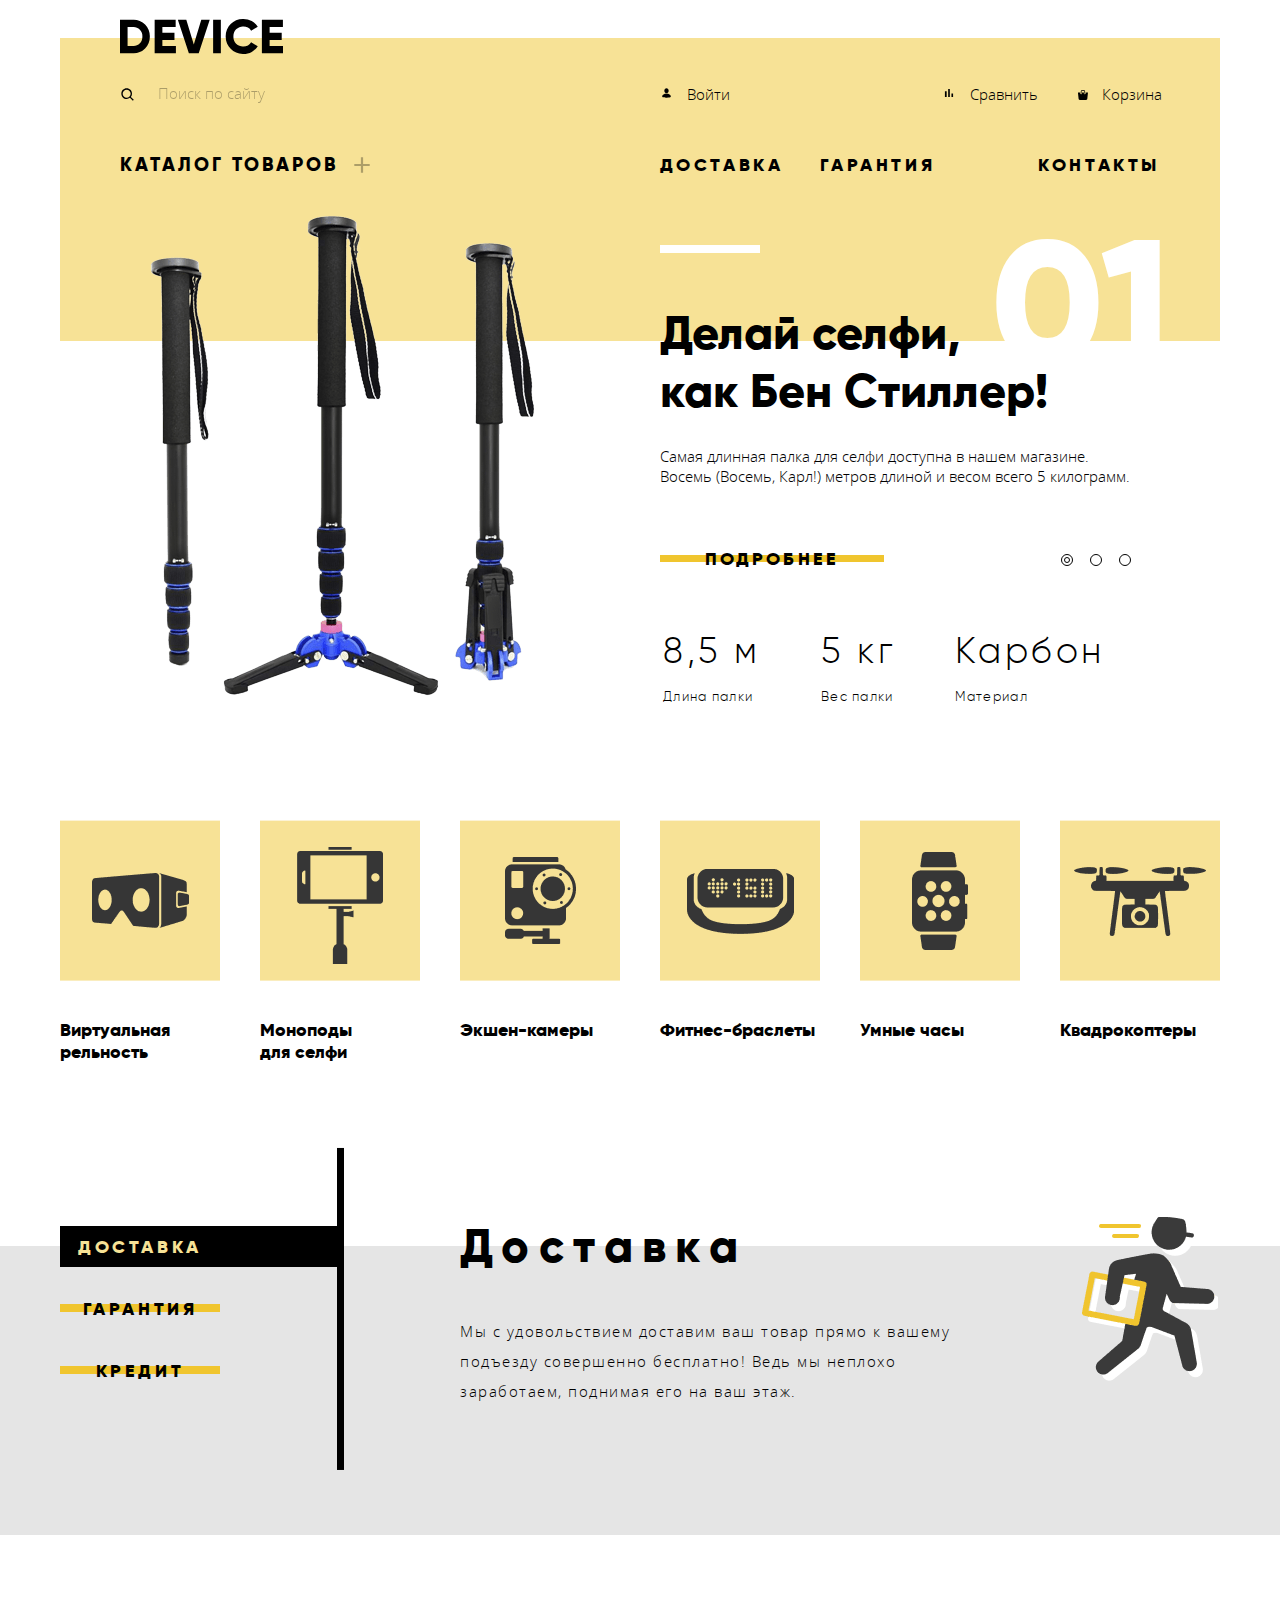
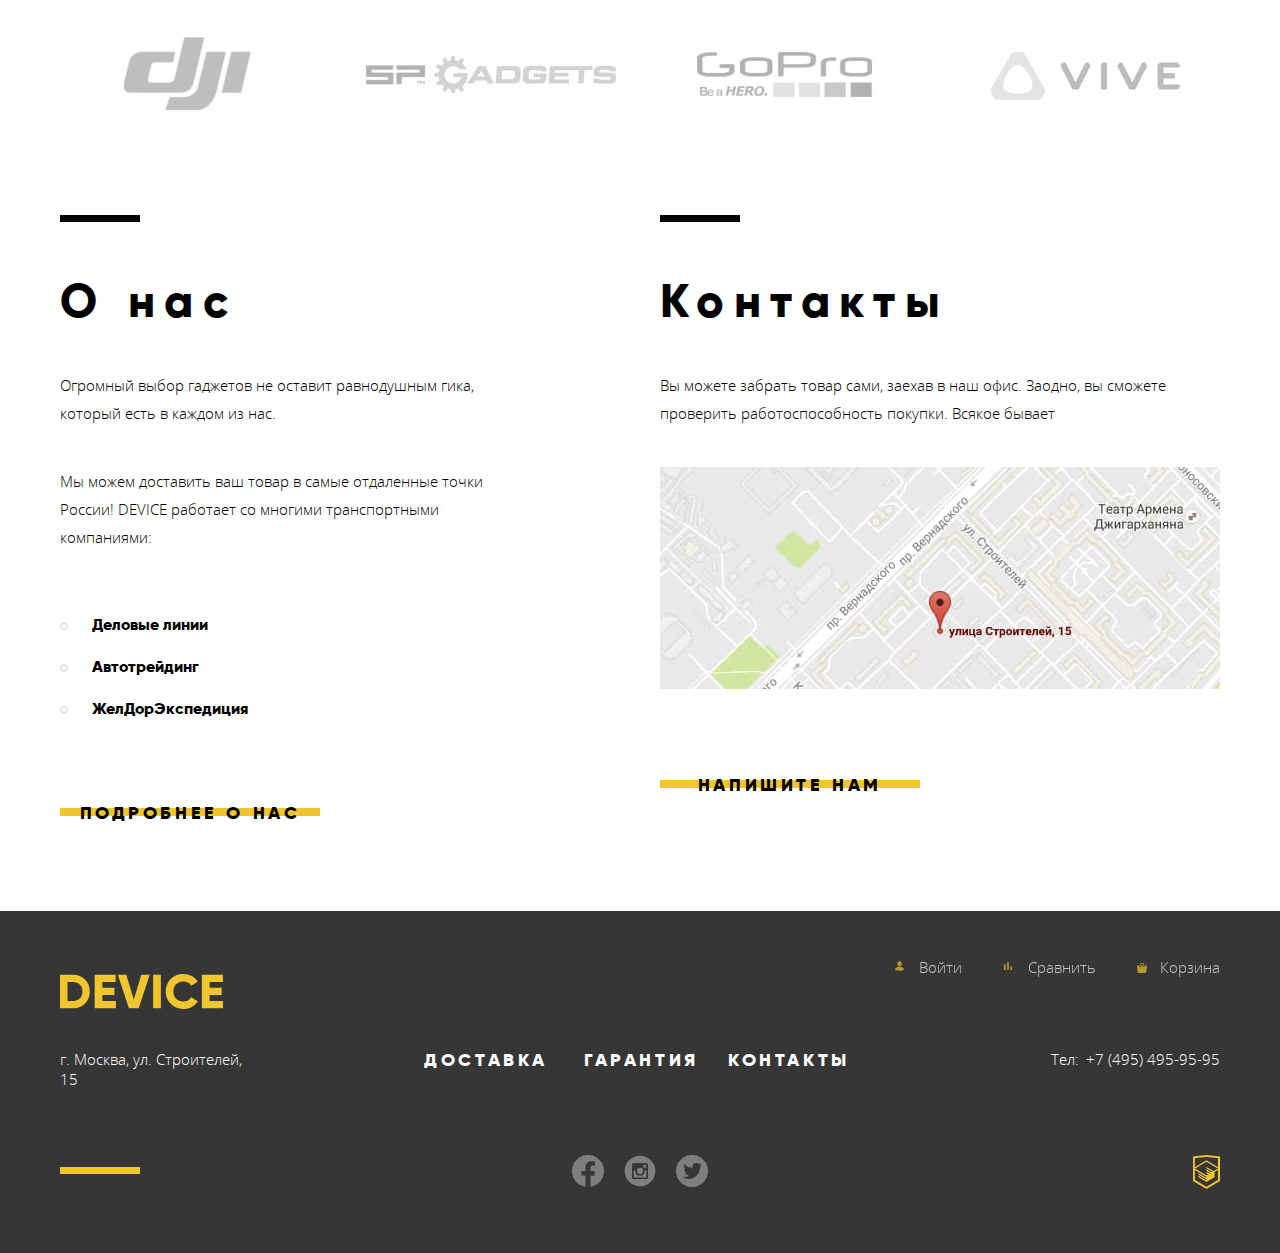
==== commit 31dd73ce: "правки по замечаниям" ====
--- a/index.html
+++ b/index.html
@@ -4,8 +4,8 @@
 <head>
   <meta charset="utf-8" />
   <title>HTML Academy: Девайс</title>
-  <link href="css/normalize.css" rel="stylesheet" />
-  <link href="css/style.css" rel="stylesheet" />
+  <link href="css/normalize.min.css" rel="stylesheet" />
+  <link href="css/style.min.css" rel="stylesheet" />
 </head>
 
 <body class="page__body">
@@ -55,7 +55,7 @@
         </ul>
       </div>
       <nav class="header__row header-navigation header__row--mainpage">
-        <div class="header-navigation__menu" tabindex="0">
+        <div class="header-navigation__menu">
           <a class="header-navigation__link navigation-contact" href="#">
             Каталог товаров
             <svg width="22" height="22">
@@ -464,7 +464,7 @@
             </a>
           </li>
         </ul>
-        <a class="footer__academy" href="https://htmlacademy.ru/intensive/htmlcss">
+        <a class="footer__academy" href="https://htmlacademy.ru/intensive/htmlcss" aria-label="htmlacademy">
           <img src="img/logo-academy.png" alt="Академия" />
         </a>
       </div>
@@ -501,7 +501,7 @@
       width="960" height="560" style="border:0" allowfullscreen></iframe>
     <button type="button" class="modal-map__cross"></button>
   </section>
-  <script src="js/script.js"></script>
+  <script src="js/script.min.js"></script>
 </body>
 
 </html>
--- a/css/style.min.css
+++ b/css/style.min.css
@@ -0,0 +1 @@
+@font-face{font-family:Gilroy;font-style:normal;font-weight:300;src:url(../fonts/gilroylight.woff2) format("woff2"),url(../fonts/gilroylight.woff) format("wooff")}@font-face{font-family:Gilroy;font-style:normal;font-weight:800;src:url(../fonts/gilroyextrabold.woff2) format("woff2"),url(../fonts/gilroyextrabold.woff) format("woff")}@font-face{font-family:"Open Sans";font-style:normal;font-weight:300;src:url(../fonts/opensanslight.woff2) format("woff2"),url(../fonts/opensanslight.woff) format("woff")}@keyframes bounce{0%{transform:translateX(-2000px)}70%{transform:translateX(30px)}90%{transform:translateX(-10px)}100%{transform:translateX(0)}}@keyframes shake{0%,100%{transform:translateX(0)}10%,30%,50%,70%,90%{transform:translateX(-20px)}20%,40%,60%,80%{transform:translateX(20px)}}:root{--basic-black:#000000;--basic-dark-grey:#363636;--basic-medium-grey:#464646;--basic-grey:#7e7e7e;--basic-light-grey:#e5e5e5;--basic-white:#ffffff;--additional-opacity-white:rgba(255, 255, 255, 0.3);--additional-yellow:#f0c52e;--additional-light-yellow:#f7e296;--additional-green:#91c92f;--additional-dark-grey:#d9d9d9;--aditional-grey:#dcdcdc;--aditional-light-grey:#eeeeee;--special-light-grey:rgba(238, 238, 238, 0.7);--aditional-modal-grey:#f2f2f2;--aditional-button-black:rgba(0, 0, 0, 0.3);--special-bar-color:rgba(0, 0, 0, 0.2);--special-range-black:rgba(0, 0, 0, 0.18);--special-from-color:#eaeaea;--special-range-grey:#c4c4c4;--status-pink:#f6dada}*,::after,::before{box-sizing:border-box}.page{height:100%}body{margin:0;padding:0;font-family:"Open Sans",Arial,sans-serif;font-size:15px;font-weight:300;line-height:20px;color:var(--basic-black)}.page__body{min-height:100%;display:grid;grid-template-rows:min-content 1fr min-content;align-content:start}.container{width:1160px;margin:0 auto}a{text-decoration:none}img{max-width:100%;height:auto}.visually-hidden{clip:rect(0 0 0 0);clip-path:inset(50%);height:1px;overflow:hidden;position:absolute;white-space:nowrap;width:1px}.container--yellow{background:linear-gradient(to bottom,var(--basic-white) 10%,var(--additional-light-yellow) 10%,var(--additional-light-yellow) 70%)}.header{margin-top:19px}.header .container{width:1160px;padding:0 60px}.header__logo{margin-bottom:9px}.header__logo a:hover{opacity:.6}.header__logo a:active{opacity:.3}.header__row{display:flex;justify-content:space-between;padding-bottom:36px;align-items:center}.header__search{display:flex;position:relative;width:440px;align-items:flex-end}.header__search svg{position:absolute;left:0;top:20px}.search__input{border:none;padding-left:38px;padding-bottom:14px;width:356px;outline:0;border-bottom:2px solid transparent;background-color:transparent}.search__input:focus{border-bottom:2px solid var(--basic-black)}.search__input::placeholder{color:var(--basic-black);opacity:.3}.search__input:hover::placeholder{opacity:.6}.search__button{outline:0;margin:0;border:2px solid var(--basic-black);padding:15px;text-transform:uppercase;background:inherit;top:-17px;right:-83px;visibility:hidden;cursor:pointer}.search__input:focus+.search__button{visibility:visible}.search__button:focus,.search__button:hover{background:var(--basic-black);color:var(--basic-white)}.header__search:focus-within .search__button{visibility:visible}.header__search:focus-within .search__input{border-bottom:2px solid var(--basic-black)}.search__button:active{color:var(--additional-opacity-white);visibility:visible}.header-navigation{padding-bottom:50px}.header-navigation__submenu{position:absolute;top:20px;left:-60px;display:flex;width:1100px;display:none;z-index:10;background:var(--additional-light-yellow)}.submenu:hover{display:flex}.header-navigation__submenu ul{list-style:none;padding:32px 0 0;margin:0 63px 42px 0}.submenu__item:not(:last-child){margin-bottom:16px}.submenu__link{text-decoration:none;color:var(--basic-black)}.header-navigation__submenu a:hover{opacity:.6}.header-navigation__submenu a:active{opacity:.3}.header__row--mainpage{padding-bottom:36px}.header-navigation__list,.header__panel{list-style:none;display:flex;margin:0;padding:0}.header__panel a{color:var(--basic-black);display:flex;justify-content:center;align-items:baseline}.header__panel svg{margin-right:14px}.header-navigation__menu{position:relative}.header-navigation__menu svg{margin-left:13px}.header-navigation__item:nth-child(2){margin-left:37px;margin-right:103px}.header-navigation__list a:hover,.header__panel a:hover{opacity:.6}.header-navigation__link:hover{opacity:.6}.navigation-contact:hover~.submenu{display:flex}.header-navigation__menu:focus-within .submenu{display:flex}.header-navigation__list a:active,.header-navigation__menu a:active,.header__panel a:active{opacity:.3}.user-panel__item:nth-child(2){margin-right:40px;margin-left:60px}.user-panel__link--user span{width:129px}.user-panel__item{margin-top:3px}.user-panel__item--active{display:flex;align-items:flex-start}.user-panel__item--active .user-panel__link:last-child{opacity:.3;margin-left:21px}.user-panel__item--login{min-width:322px}.user-panel__item--login .user-panel__link{padding-right:53px}.header-navigation__list a{color:var(--basic-black);font-family:Gilroy,Arial,sans-serif;font-weight:800;font-size:18px;line-height:22px;letter-spacing:.2em;text-transform:uppercase}.header-navigation__link{font-family:Gilroy,Arial,sans-serif;font-weight:800;font-size:19px;line-height:22px;letter-spacing:3px;text-transform:uppercase;color:inherit;display:flex}.main__slider{margin-bottom:113px;position:relative}.main__slider::before{content:"";position:absolute;display:block;width:100px;height:8px;background:var(--basic-white);right:40%;top:33px;transform:translateX(4px);z-index:5}.slider__number{font-family:Gilroy,Arial,sans-serif;font-weight:800;font-size:179px;line-height:219px;color:var(--basic-white);background:0 0;position:absolute;right:48px;top:-18px;z-index:0}.slider__wrapper{padding:0 60px 0 30px;display:flex;justify-content:space-between;background:linear-gradient(to bottom,var(--additional-light-yellow) 26%,var(--basic-white) 26%,var(--basic-white) 70%)}.slider__item{position:relative;display:none}.slider__item--active{display:block}.slider__panel{width:500px;padding-right:28px;z-index:4}.slider__controls{display:flex;align-items:center;justify-content:space-between;margin-bottom:47px}.section-base{margin-bottom:141px}.slider__pic{width:526px;height:486px;display:flex;justify-content:center}.slider__pic--stick{padding-right:22px}.slider__logo{font-family:Gilroy,Arial,sans-serif;font-weight:800;font-size:47px;line-height:58px;padding-top:92px;margin:0 0 26px 0}.slider__text{margin:0 0 52px 0}.slider__more{font-family:Gilroy,Arial,sans-serif;font-weight:800;font-size:18px;line-height:22px;color:inherit;letter-spacing:3.1px;text-transform:uppercase;padding:10px 45px;background:linear-gradient(to bottom,var(--basic-white) 17px,var(--additional-yellow) 17px,var(--additional-yellow) 24px,var(--basic-white) 24px)}.slider__more:hover{background:var(--additional-yellow)}.slider__more:active{color:var(--aditional-button-black)}.slider-table__row th{font-family:Gilroy,"Arial ",sans-serif;font-weight:300;font-size:13px;line-height:15px;letter-spacing:.1em;text-align:left;padding-top:14px}.slider-table__row td{font-family:Gilroy,Arial,sans-serif;font-weight:300;font-size:36px;line-height:42px;letter-spacing:.1em;text-align:left}.slider-table__row td:not(:last-child),.slider-table__row th:not(:last-child){padding-right:57px}.slider__nav{display:flex;list-style:none;padding:0;margin:0;position:absolute;z-index:10;bottom:29%;transform:translate(-1px,2px);right:88px}.slider-nav__item:not(:last-child){margin-right:17px}.slider-nav__item a{display:flex;align-items:center;justify-content:center;width:12px;height:12px;border-radius:8px;border:1px var(--basic-black) solid;position:relative}.slider-nav__item--active::before{content:"";transform:translate(50%,50%);display:block;position:absolute;width:6px;height:6px;border-radius:8px;border:1px var(--basic-black) solid}.main__popular{list-style:none;display:grid;grid-template-columns:repeat(6,1fr);column-gap:40px;margin:0;padding:0}.main-popular__item{margin-bottom:10px}.popular-item__title{color:var(--basic-black);font-family:Gilroy,Arial,sans-serif;font-weight:800;font-size:18px;line-height:22px;margin:0}.popular-item__link{display:block;position:relative;padding-top:199px}.popular-item__link::before{content:"";display:block;position:absolute;width:160px;height:160px;background:var(--additional-light-yellow);transform:translateY(-124%)}.popular-item__link::after{content:"";position:absolute;display:block;left:0;right:0;margin:0 auto}.popular-item__link--virtual::after{background:url(../img/virtual-reality.png) no-repeat;background-size:97px 55px;width:97px;height:55px;top:53px}.popular-item__link--monopod::after{background:url(../img/monopod.png) no-repeat;background-size:86px 117px;width:86px;height:117px;top:27px}.popular-item__link--camera::after{background:url(../img/camera.png) no-repeat;background-size:71px 87px;width:71px;height:87px;top:37px}.popular-item__link--fitband::after{background:url(../img/fitband.png) no-repeat;background-size:107px 65px;width:107px;height:65px;top:49px}.popular-item__link--watch::after{background:url(../img/watch.png) no-repeat;background-size:56px 98px;width:56px;height:98px;top:32px}.popular-item__link--copter::after{background:url(../img/copter.png) no-repeat;background-size:132px 69px;width:132px;height:69px;top:47px}.popular-item__link:active::after{opacity:.3}.popular-item__link:hover::before{background:var(--additional-yellow)}.popular-item__link:active .popular-item__title{opacity:.3}.services{background:linear-gradient(to bottom,var(--basic-white) 10%,var(--basic-light-grey) 10%,var(--basic-light-grey) 70%)}.services__wrapper{display:flex;padding-bottom:123px}.services__item{display:none}.services__item--active{display:flex}.services-item__info{position:relative;padding-top:3px}.services-item__info--delivery::before{content:"";width:136px;height:164px;position:absolute;display:block;background:url(../img/delivery.png) no-repeat;background-size:136px 164px;right:-87px;transform:translateX(100%)}.services-item__info--warranty::before{content:"";width:171px;height:195px;position:absolute;display:block;background:url(../img/warranty.png) no-repeat;background-size:171px 195px;right:-51px;transform:translateX(100%)}.services-item__info--credit::before{content:"";width:156px;height:188px;position:absolute;display:block;background:url(../img/credit.png) no-repeat;background-size:156px 188px;right:-51px;transform:translateX(100%)}.services__menu{list-style:none;margin:0;padding:12px 115px 0 0;position:relative;margin-right:8px}.services__menu::after{display:block;content:"";position:absolute;height:322px;width:7px;transform:translate(0,-82%);right:108px;background:var(--basic-black)}.services-menu__item{margin-bottom:21px;width:277px}.services-menu__item a{font-family:Gilroy,Arial,sans-serif;font-weight:800;font-size:18px;line-height:22px;letter-spacing:.2em;text-transform:uppercase;color:inherit;display:flex;justify-content:center;position:relative;padding:10px 0 9px 0;width:160px;position:relative;background:linear-gradient(to bottom,transparent 16px,var(--additional-yellow) 16px,var(--additional-yellow) 24px,transparent 24px)}.services-menu__item a:hover{background:var(--additional-yellow)}.services-menu__item a:active{color:var(--additional-light-yellow);background:var(--basic-black)}.services-menu__item a:active::after{content:"";display:block;position:absolute;width:118px;height:41px;background:var(--basic-black);right:-1px;top:0;transform:translateX(99%)}.services-menu__item--active{background:var(--basic-black)}.services-menu__item--active a{background:inherit;color:var(--additional-light-yellow)}.services-menu__item--active a:hover{background:var(--basic-black)}.services-menu__item--active a:active{color:var(--additional-light-yellow)}.services-item__title{font-family:Gilroy,Arial,sans-serif;font-weight:800;font-size:47px;line-height:58px;letter-spacing:.2em;display:block;margin-bottom:41px}.services-item__text{line-height:30px;letter-spacing:.1em;margin:0;display:block;width:535px}.services-item__info--warranty .services-item__text{width:571px}.partners{margin:90px 0}.main__partners{display:grid;list-style:none;padding:0;grid-template-columns:1fr 1fr 1fr 1fr;column-gap:40px}.partners__logo{filter:grayscale(100%);opacity:.3}.partners__logo:hover{filter:none;opacity:1}.info{margin-bottom:77px}.info__wrapper{display:grid;grid-template-columns:1fr 1fr;column-gap:40px;padding-top:53px}.info-about,.info-contact{position:relative}.info-about::before,.info-contact::before{position:absolute;display:block;content:"";top:-57px;width:80px;height:7px;background:var(--basic-black)}.info-about__title,.info-contact__title{font-family:Gilroy,Arial,sans-serif;font-weight:800;font-size:47px;line-height:58px;letter-spacing:.2em;margin:0 0 41px 0}.info-about__text,.info-contact__text{line-height:28px;margin:0 0 40px 0}.info-about__text{width:474px}.info-contact__text{width:506px}.info-about__text--last{margin-bottom:60px}.info-about__list{list-style:none;padding:0;margin:0 0 69px 0}.info-about__item::before{position:absolute;content:"";display:block;left:0;width:8px;height:8px;border-radius:6px;border:2px var(--basic-light-grey) solid;transform:translateY(100%);top:3px}.info-about__item{font-family:Gilroy,Arial,sans-serif;font-weight:800;font-size:16px;line-height:28px;position:relative;padding-left:32px}.info-about__item:not(:last-child){margin-bottom:14px}.info-contact__map{margin-bottom:75px;display:block;text-decoration:none;line-height:0}.info-about__more,.info-contact__letter{font-family:Gilroy,Arial,sans-serif;font-weight:800;font-size:18px;line-height:22px;letter-spacing:.2em;text-transform:uppercase;color:inherit;position:relative;padding:10px;display:flex;justify-content:center;width:260px;background:linear-gradient(to bottom,var(--basic-white) 16px,var(--additional-yellow) 16px,var(--additional-yellow) 24px,var(--basic-white) 24px)}.info-about__more:hover,.info-contact__letter:hover{background:var(--additional-yellow)}.info-about__more:active,.info-contact__letter:active{color:var(--aditional-button-black)}.main__catalog{background:linear-gradient(to right,var(--basic-light-grey) 50%,var(--basic-light-grey) 50%,var(--basic-white) 50%)}.catalog__wrapper{display:flex}.catalog__panel{background:var(--basic-white);padding-bottom:81px}.catalog__filters{padding-top:86px}.filters-header{background:linear-gradient(to right,var(--additional-dark-grey) 50%,var(--additional-dark-grey) 50%,var(--basic-light-grey) 50%)}.filters-header__wrapper{display:flex}.catalog-header{margin-bottom:50px}.catalog-header .container{padding-left:60px;padding-top:44px}.catalog-header__title{font-family:Gilroy,Arial,sans-serif;font-weight:800;font-size:47px;line-height:58px;margin:0}.catalog-header__breadcrumbs{list-style:none;display:flex;margin:29px 0 0;padding:0}.breadcrumbs__item{position:relative}.breadcrumbs__item a{color:inherit;font-weight:300;font-size:14px;line-height:19px;opacity:.3}.breadcrumbs__item:not(:last-child){margin-right:18px}.breadcrumbs__item:not(:last-child) a{margin-right:22px}.breadcrumbs__item:not(:last-child) a:hover{opacity:.6}.breadcrumbs__item:not(:last-child) a:active{opacity:.1}.breadcrumbs__item:not(:last-child) a::after{content:"";display:block;position:absolute;right:0;width:4px;height:4px;color:var(--basic-black);top:50%;border-top:1px solid var(--basic-black);border-left:1px solid var(--basic-black);transform:rotate(135deg) translateY(25%)}.filters-header .container{padding-left:60px}.filters-header__title{background:var(--aditional-grey);display:flex;align-items:center;min-width:270px}.filters-header__title h2{font-family:Gilroy,Arial,sans-serif;font-weight:800;font-size:16px;line-height:20px;letter-spacing:.1em;text-transform:uppercase;margin:0}.filters__form{width:270px}.filters__bluetooth,.filters__colors,.filters__price{padding:0;margin:0;border:none;position:relative}.filters__form fieldset::before{position:absolute;content:"";display:block;height:2px;width:200px;background:var(--basic-black);top:-16px}.filters__price{margin-bottom:53px}.filters__colors{margin-bottom:55px}.filters__bluetooth{margin-bottom:44px}.filters__form legend{font-family:Gilroy,Arial,sans-serif;font-weight:800;font-size:14px;line-height:17px;letter-spacing:.1em}.filter-price__title{margin-bottom:39px}.filter-colors__title{margin-bottom:32px}.filter-price__range{position:relative;margin-bottom:14px;width:200px}.range__scale{height:2px;background:var(--special-bar-color)}.range__bar{height:2px;width:120px;background:var(--additional-green)}.range__toggle{box-sizing:content-box;position:absolute;top:-9px;width:4px;height:4px;border:8px solid var(--basic-white);border-radius:50%;background:var(--special-range-grey);cursor:pointer;box-shadow:0 2px 2px var(--special-range-black)}.range__toggle--min{left:0}.range__toggle--max{left:114px}.price__control{font-family:Gilroy,Arial,sans-serif;font-size:14px;line-height:16px}.price__control input[type=text]{font-family:Gilroy,Arial,sans-serif;width:40px;outline:0;height:20px;font-size:14px;line-height:16px;color:#000;background-color:inherit;border:none}.price__control--max{margin-left:35px}.filters__form ul{padding:0;margin:0;list-style:none}.filters__form li{line-height:19px;font-size:14px}.filter-bluetooth__item:not(:last-child){margin-bottom:20px}.filter-colors__item:not(:last-child){margin-bottom:21px}.filter-colors__item label{position:relative;cursor:pointer;user-select:none}.filter-bluetooth__item label{padding-left:40px}.filter-colors__control{padding-left:42px}.filters-colors__checkbox+.filters-colors__tick{position:absolute;top:4px;left:0;transform:translateY(-25%);height:23px;width:24px;border:2px solid var(--basic-black);border-radius:2px;background-color:inherit}.filters-colors__checkbox:checked+.filters-colors__tick::before{content:"";position:absolute;top:10px;left:3px;height:2px;width:5px;transform:rotate(45deg);background:var(--basic-black)}.filters-colors__checkbox:checked+.filters-colors__tick::after{content:"";position:absolute;top:9px;left:5px;height:2px;width:11px;transform:rotate(-45deg);background:var(--basic-black)}.filter-colors__control:hover{opacity:.6}.filter-colors__control:active{opacity:1}.filter-colors__control:focus-within{opacity:.6}.filter-bluetooth__title{margin-bottom:33px}.filter-bluetooth__item label{position:relative;cursor:pointer;user-select:none}.filter-bluetooth__radio+label::before{content:"";position:absolute;left:0;top:-1px;width:24px;height:24px;border:2px solid var(--basic-black);border-radius:50%}.filter-bluetooth__radio:checked+label::after{content:"";position:absolute;top:7px;left:8px;width:8px;height:8px;background:var(--basic-black);border-radius:50%}.filter-bluetooth__radio:hover+label:hover{opacity:.6}.filter-bluetooth__radio:active+label:active{opacity:1}.filter-bluetooth__radio:checked:active+label:active{opacity:1}.filter-bluetooth__radio:checked:hover+label:hover{opacity:1}.filter-bluetooth__item:focus-within label{opacity:.6}.filters__button{color:inherit;font-family:Gilroy,Arial,sans-serif;font-weight:800;cursor:pointer;font-size:18px;line-height:24px;letter-spacing:3.5px;text-transform:uppercase;position:relative;border:none;outline:0;padding:10px 43px 10px 38px;background:linear-gradient(to bottom,var(--basic-light-grey) 19px,var(--additional-yellow) 19px,var(--additional-yellow) 25px,var(--basic-light-grey) 25px)}.filters__button:hover{background:var(--additional-yellow)}.filters__button:focus{background:var(--additional-yellow)}.filters__button:active{color:var(--aditional-button-black)}.filters-header__options{background:var(--basic-light-grey);display:flex;width:100%;padding:25px 0 25px 70px}.catalog .container{padding-left:60px}.catalog-options__title{font-family:Gilroy,Arial,sans-serif;font-weight:800;font-size:16px;line-height:20px;letter-spacing:.1em;text-transform:uppercase;margin:0}.catalog-options__list{list-style:none;display:flex;margin:0;margin-left:73px;padding:0}.catalog-options__rows{display:flex;justify-content:flex-end;align-items:center;margin-left:auto;flex-grow:1}.catalog-options__rows a:hover{opacity:.4}.catalog-options__rows a:active{opacity:1}.catalog-options__arrow{display:block;width:0;height:0;border-left:5px solid transparent;border-right:5px solid transparent;opacity:.2}.catalog-options__arrow--up{border-bottom:11px solid var(--basic-black);margin-right:24px}.catalog-options__arrow--down{border-top:11px solid var(--basic-black);margin-right:4px}.catalog-options__item:not(:last-child){margin-right:32px}.catalog-options__arrow--active{opacity:1}.catalog-options__item a{color:inherit;font-size:14px;line-height:19px;opacity:.3}.catalog-options__item a:hover{opacity:.6}.catalog-options__item a:active{opacity:1}.catalog-options__item--active a{opacity:1}.catalog-options__item--active a:hover{opacity:1}.catalog__list{list-style:none;display:grid;grid-template-columns:1fr 1fr;column-gap:40px;row-gap:50px;margin:0;padding:70px 0 0 70px}.catalog-item__stuff{position:relative;margin-bottom:30px;line-height:0}.catalog-item__menu{background:var(--special-light-grey);padding-top:30px;display:none;flex-direction:column;justify-content:center;align-items:center;position:absolute;top:0;bottom:0;width:100%;height:100%}.catalog-item__stuff:hover .catalog-item__menu{display:flex}.catalog-item__stuff:focus .catalog-item__menu{display:flex}.catalog-item__stuff:focus-within .catalog-item__menu{display:flex}.catalog-item__info{display:flex;justify-content:space-between}.catalog-item__title{margin:0}.catalog-item__new{position:absolute;top:28px;right:27px}.catalog-item__title a{font-family:Gilroy,Arial,sans-serif;font-weight:800;font-size:18px;line-height:22px;letter-spacing:.05em;color:inherit}.catalog-item__price{font-family:Gilroy,Arial,sans-serif;font-weight:300;min-width:78px;font-size:16px;line-height:24px;letter-spacing:1.3px;margin:0 0 0 13px}.catalog__pagination{background:var(--basic-light-grey);margin-left:70px;margin-top:39px;display:flex;align-items:center;justify-content:space-between}.pagination__list{list-style:none;display:flex;margin:0;padding:20px 21px 23px 29px}.pagination__button,.pagination__item a{font-family:Gilroy,Arial,sans-serif;font-weight:800;font-size:16px;line-height:20px;letter-spacing:.1em;text-transform:uppercase;color:inherit}.pagination__button{display:block;height:100%;padding:24px 29px}.pagination__button--next:hover{background:var(--additional-dark-grey)}.pagination__button--next:active{color:var(--aditional-button-black)}.pagination__item:not(:last-child){margin-right:28px}.pagination__item a{opacity:.3}.pagination__item a:hover{opacity:.6}.pagination__item a:active{opacity:1}.pagination__item--current a{opacity:1}.pagination__item--current a:hover{opacity:1}.pagination__item:first-child a{opacity:1}.pagination__item:last-child:hover{background:var(--additional-dark-grey)}.pagination__item:last-child a:active{opacity:.3}.item-menu__adding{color:inherit;font-family:Gilroy,Arial,sans-serif;font-weight:800;font-size:18px;line-height:22px;letter-spacing:4px;text-transform:uppercase;display:block;margin-bottom:12px;padding:10px 36px 10px 34px;background:linear-gradient(to bottom,transparent 16px,var(--additional-yellow) 16px,var(--additional-yellow) 25px,transparent 25px)}.item-menu__adding:hover{background:var(--additional-yellow)}.item-menu__adding:active{color:var(--aditional-button-black)}.item-menu__compare{font-size:13px;line-height:18px;letter-spacing:1.5px;color:inherit}.item-menu__compare:hover{opacity:.6}.item-menu__compare:active{opacity:.3}.footer{padding-top:46px;padding-bottom:60px;background:var(--basic-dark-grey)}.footer__row{display:flex;justify-content:space-between}.footer__row:nth-child(2){margin-top:35px;margin-bottom:66px}.footer__row:last-child{justify-content:flex-end}.footer__logo{padding-top:17px;display:block}.footer__logo a:hover{opacity:.6}.footer__logo a:active{opacity:.3}.footer__panel{list-style:none;display:flex;padding:0 0 37px;margin:0}.footer-panel__item:first-child{min-width:84px}.footer-panel__item:nth-last-child(2){margin-right:41px;margin-left:38px}.footer-panel__item:nth-child(2){margin-left:24px}.footer-panel__link{color:var(--basic-white);opacity:.7;display:flex;align-items:baseline;max-width:162px}.footer-panel__link--user span{width:129px}.footer-panel__item a:hover{opacity:1}.footer-panel__item a:active{opacity:.3}.footer-panel__item svg{margin-right:13px}.footer__address{color:var(--basic-white);font-style:normal;display:flex;align-items:center;width:203px}.footer__socials{display:flex;justify-content:center;flex-grow:1;list-style:none;padding:0;margin:0;position:relative}.footer-socials__item:first-child{margin-left:26px}.footer-socials__item:not(:last-child){margin-right:20px}.footer__socials::before{content:"";display:block;height:7px;width:80px;position:absolute;background:var(--additional-yellow);left:0;top:12px}.footer-socials__item a{opacity:.6}.footer-socials__item a:hover{opacity:1}.footer-socials__item a:active{opacity:.3}.footer-navigation__list{list-style:none;display:flex;padding:0;margin:0 40px 0 0}.footer-navigation__item:nth-child(2){margin-left:36px;margin-right:29px}.footer-navigation__item a{font-family:Gilroy,Arial,sans-serif;font-weight:800;font-size:18px;line-height:22px;letter-spacing:.2em;text-transform:uppercase;color:var(--basic-white)}.footer-navigation__item a:hover{opacity:.6}.footer-navigation__item a:active{opacity:.3}.footer__tel{color:var(--basic-white);display:flex}.footer__tel a{color:var(--basic-white);display:flex;padding-left:7px}.footer__academy{margin-right:0}.footer__academy:hover{opacity:.6}.footer__academy:active{opacity:.3}.modal-contact{display:flex;justify-content:center}.modal-contact__form{display:flex;flex-direction:column;flex-wrap:wrap;justify-content:space-between}.modal-contact__form label{color:var(--basic-black);font-family:Gilroy,Arial,sans-serif;font-weight:800;font-size:18px;line-height:22px;margin-bottom:10px}.contact-form__row{display:flex;justify-content:space-between;margin-bottom:35px}.contact-form__email,.contact-form__inform,.contact-form__name{display:flex;flex-direction:column}.contact-form__inform{margin-bottom:43px}.modal-contact__form input,.modal-contact__form textarea{outline:0;background:var(--aditional-modal-grey);font-style:normal;font-weight:400;font-size:14px;line-height:16px;border:2px solid transparent}.modal-contact__form input{width:360px;padding:14px 20px}.modal-contact__form textarea{resize:none;width:760px;padding:14px 20px 20px 20px}.contact-form__button{color:inherit;font-family:Gilroy,Arial,sans-serif;font-weight:800;width:200px;font-size:18px;line-height:24px;letter-spacing:3.5px;text-transform:uppercase;border:none;outline:0;padding:10px 0;background:linear-gradient(to bottom,var(--basic-white) 18px,var(--additional-yellow) 18px,var(--additional-yellow) 25px,var(--basic-white) 25px)}.contact-form__button:hover{background:var(--additional-yellow)}.contact-form__button:active span{color:var(--aditional-button-black)}.modal__map{position:fixed;display:none;width:960px;height:560px;left:50%;top:50%;margin-left:-480px;margin-top:-280px;background-image:url(../img/map-big.png);background:var(--basic-white);box-shadow:0 10px 16px rgba(0,0,0,.15)}.modal__map--show{display:block;animation:bounce 1s}.modal__contact{position:fixed;display:none;width:958px;padding:90px 100px 58px 100px;left:50%;top:50%;margin-left:-480px;margin-top:-275px;background:var(--basic-white);box-shadow:0 10px 16px rgba(0,0,0,.15)}.modal__contact--show{display:block;animation:bounce 1s}.modal__contact--error{animation:shake 1s}.contact-form__email input:focus,.contact-form__inform textarea:focus,.contact-form__name input:focus{border:2px solid var(--additional-yellow)}.contact-form__email input:hover,.contact-form__inform textarea:hover,.contact-form__name input:hover{background:var(--special-from-color)}.modal__contact--error input:invalid,.modal__contact--error textarea:invalid{background:var(--status-pink)}.modal-contact__cross,.modal-map__cross{position:absolute;width:55px;height:55px;background:var(--additional-yellow);opacity:.5;border:none;border-radius:29px;outline:0}.modal-map__cross{top:18px;right:18px}.modal-contact__cross{top:18px;right:18px}.modal-contact__cross:hover,.modal-map__cross:hover{opacity:1}.modal-contact__cross:active,.modal-map__cross:active{opacity:.3}.modal-contact__cross::after,.modal-contact__cross::before{position:absolute;top:11px;right:26px;content:" ";height:33px;width:2px;background:var(--basic-white)}.modal-map__cross:after,.modal-map__cross:before{position:absolute;top:11px;right:26px;content:" ";height:33px;width:2px;background:var(--basic-white)}.modal-contact__cross::before,.modal-map__cross:before{transform:rotate(45deg)}.modal-contact__cross::after,.modal-map__cross:after{transform:rotate(-45deg)}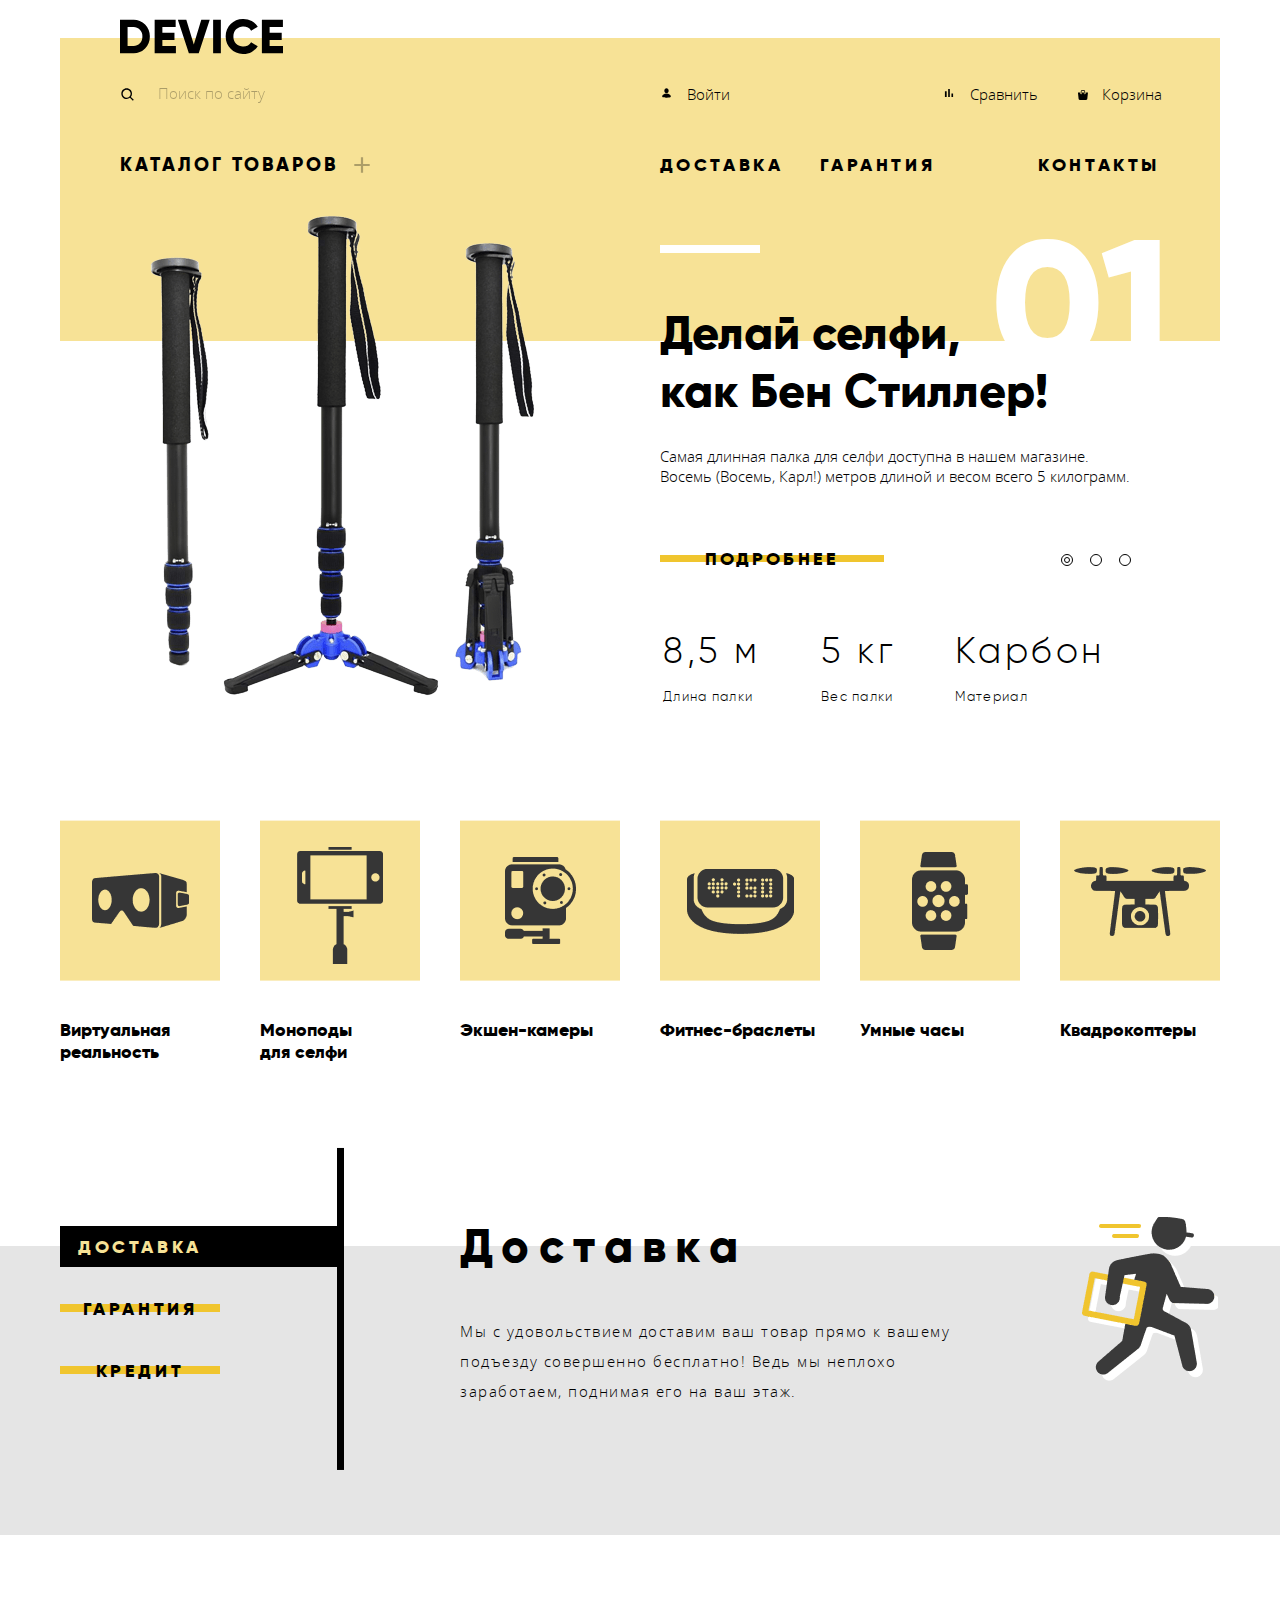
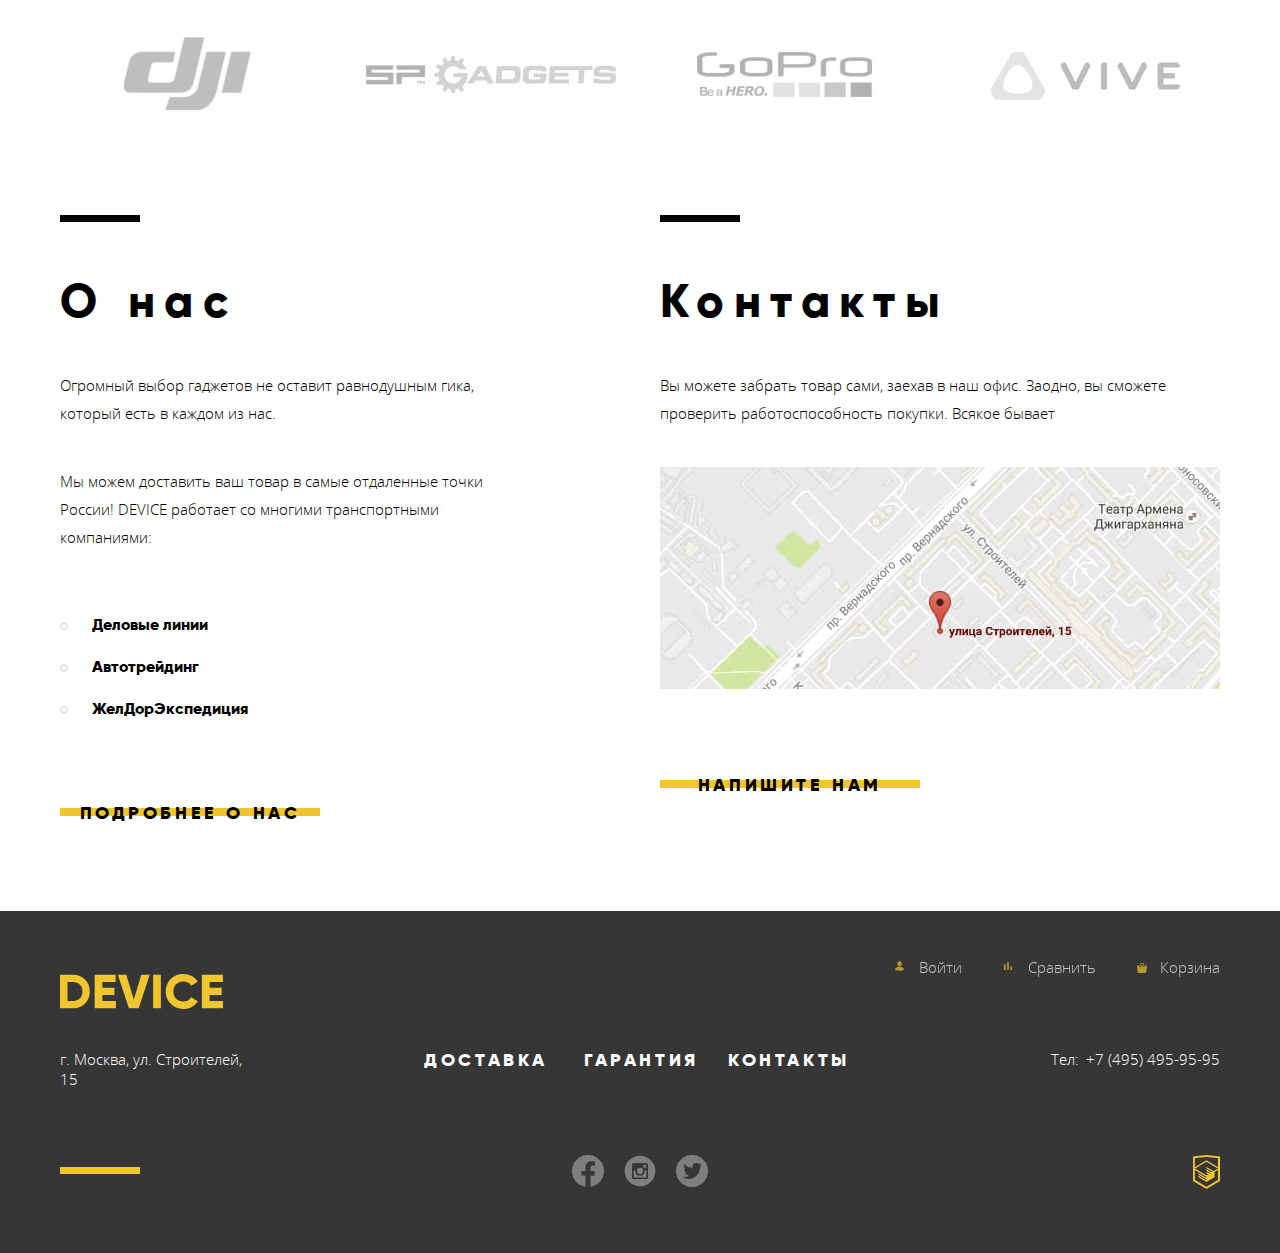
==== commit 23faf165: "правки после первой попытки" ====
--- a/index.html
+++ b/index.html
@@ -24,7 +24,8 @@
           <svg width="16" height="16">
             <use xlink:href="img/sprite.svg#search"></use>
           </svg>
-          <input class="search__input" required type="text" placeholder="Поиск по сайту" />
+          <label class="search__label" for="search-input">Поиск</label>
+          <input class="search__input" id="search-input" name="search" required type="text" placeholder="Поиск по сайту" />
           <button type="submit" class="search__button">Найти</button>
         </form>
         <ul class="header__panel user-panel">
@@ -230,7 +231,7 @@
         <ul class="main__popular main-popular">
           <li class="main-popular__item popular-item">
             <a href="#" class="popular-item__link popular-item__link--virtual">
-              <h3 class="popular-item__title">Виртуальная рельность</h3>
+              <h3 class="popular-item__title">Виртуальная реальность</h3>
             </a>
           </li>
           <li class="main-popular__item popular-item">
@@ -465,7 +466,7 @@
           </li>
         </ul>
         <a class="footer__academy" href="https://htmlacademy.ru/intensive/htmlcss" aria-label="htmlacademy">
-          <img src="img/logo-academy.png" alt="Академия" />
+          <img src="img/logo-academy.png" width="27" height="34" alt="Академия" />
         </a>
       </div>
     </div>
--- a/css/style.min.css
+++ b/css/style.min.css
@@ -1 +1 @@
-@font-face{font-family:Gilroy;font-style:normal;font-weight:300;src:url(../fonts/gilroylight.woff2) format("woff2"),url(../fonts/gilroylight.woff) format("wooff")}@font-face{font-family:Gilroy;font-style:normal;font-weight:800;src:url(../fonts/gilroyextrabold.woff2) format("woff2"),url(../fonts/gilroyextrabold.woff) format("woff")}@font-face{font-family:"Open Sans";font-style:normal;font-weight:300;src:url(../fonts/opensanslight.woff2) format("woff2"),url(../fonts/opensanslight.woff) format("woff")}@keyframes bounce{0%{transform:translateX(-2000px)}70%{transform:translateX(30px)}90%{transform:translateX(-10px)}100%{transform:translateX(0)}}@keyframes shake{0%,100%{transform:translateX(0)}10%,30%,50%,70%,90%{transform:translateX(-20px)}20%,40%,60%,80%{transform:translateX(20px)}}:root{--basic-black:#000000;--basic-dark-grey:#363636;--basic-medium-grey:#464646;--basic-grey:#7e7e7e;--basic-light-grey:#e5e5e5;--basic-white:#ffffff;--additional-opacity-white:rgba(255, 255, 255, 0.3);--additional-yellow:#f0c52e;--additional-light-yellow:#f7e296;--additional-green:#91c92f;--additional-dark-grey:#d9d9d9;--aditional-grey:#dcdcdc;--aditional-light-grey:#eeeeee;--special-light-grey:rgba(238, 238, 238, 0.7);--aditional-modal-grey:#f2f2f2;--aditional-button-black:rgba(0, 0, 0, 0.3);--special-bar-color:rgba(0, 0, 0, 0.2);--special-range-black:rgba(0, 0, 0, 0.18);--special-from-color:#eaeaea;--special-range-grey:#c4c4c4;--status-pink:#f6dada}*,::after,::before{box-sizing:border-box}.page{height:100%}body{margin:0;padding:0;font-family:"Open Sans",Arial,sans-serif;font-size:15px;font-weight:300;line-height:20px;color:var(--basic-black)}.page__body{min-height:100%;display:grid;grid-template-rows:min-content 1fr min-content;align-content:start}.container{width:1160px;margin:0 auto}a{text-decoration:none}img{max-width:100%;height:auto}.visually-hidden{clip:rect(0 0 0 0);clip-path:inset(50%);height:1px;overflow:hidden;position:absolute;white-space:nowrap;width:1px}.container--yellow{background:linear-gradient(to bottom,var(--basic-white) 10%,var(--additional-light-yellow) 10%,var(--additional-light-yellow) 70%)}.header{margin-top:19px}.header .container{width:1160px;padding:0 60px}.header__logo{margin-bottom:9px}.header__logo a:hover{opacity:.6}.header__logo a:active{opacity:.3}.header__row{display:flex;justify-content:space-between;padding-bottom:36px;align-items:center}.header__search{display:flex;position:relative;width:440px;align-items:flex-end}.header__search svg{position:absolute;left:0;top:20px}.search__input{border:none;padding-left:38px;padding-bottom:14px;width:356px;outline:0;border-bottom:2px solid transparent;background-color:transparent}.search__input:focus{border-bottom:2px solid var(--basic-black)}.search__input::placeholder{color:var(--basic-black);opacity:.3}.search__input:hover::placeholder{opacity:.6}.search__button{outline:0;margin:0;border:2px solid var(--basic-black);padding:15px;text-transform:uppercase;background:inherit;top:-17px;right:-83px;visibility:hidden;cursor:pointer}.search__input:focus+.search__button{visibility:visible}.search__button:focus,.search__button:hover{background:var(--basic-black);color:var(--basic-white)}.header__search:focus-within .search__button{visibility:visible}.header__search:focus-within .search__input{border-bottom:2px solid var(--basic-black)}.search__button:active{color:var(--additional-opacity-white);visibility:visible}.header-navigation{padding-bottom:50px}.header-navigation__submenu{position:absolute;top:20px;left:-60px;display:flex;width:1100px;display:none;z-index:10;background:var(--additional-light-yellow)}.submenu:hover{display:flex}.header-navigation__submenu ul{list-style:none;padding:32px 0 0;margin:0 63px 42px 0}.submenu__item:not(:last-child){margin-bottom:16px}.submenu__link{text-decoration:none;color:var(--basic-black)}.header-navigation__submenu a:hover{opacity:.6}.header-navigation__submenu a:active{opacity:.3}.header__row--mainpage{padding-bottom:36px}.header-navigation__list,.header__panel{list-style:none;display:flex;margin:0;padding:0}.header__panel a{color:var(--basic-black);display:flex;justify-content:center;align-items:baseline}.header__panel svg{margin-right:14px}.header-navigation__menu{position:relative}.header-navigation__menu svg{margin-left:13px}.header-navigation__item:nth-child(2){margin-left:37px;margin-right:103px}.header-navigation__list a:hover,.header__panel a:hover{opacity:.6}.header-navigation__link:hover{opacity:.6}.navigation-contact:hover~.submenu{display:flex}.header-navigation__menu:focus-within .submenu{display:flex}.header-navigation__list a:active,.header-navigation__menu a:active,.header__panel a:active{opacity:.3}.user-panel__item:nth-child(2){margin-right:40px;margin-left:60px}.user-panel__link--user span{width:129px}.user-panel__item{margin-top:3px}.user-panel__item--active{display:flex;align-items:flex-start}.user-panel__item--active .user-panel__link:last-child{opacity:.3;margin-left:21px}.user-panel__item--login{min-width:322px}.user-panel__item--login .user-panel__link{padding-right:53px}.header-navigation__list a{color:var(--basic-black);font-family:Gilroy,Arial,sans-serif;font-weight:800;font-size:18px;line-height:22px;letter-spacing:.2em;text-transform:uppercase}.header-navigation__link{font-family:Gilroy,Arial,sans-serif;font-weight:800;font-size:19px;line-height:22px;letter-spacing:3px;text-transform:uppercase;color:inherit;display:flex}.main__slider{margin-bottom:113px;position:relative}.main__slider::before{content:"";position:absolute;display:block;width:100px;height:8px;background:var(--basic-white);right:40%;top:33px;transform:translateX(4px);z-index:5}.slider__number{font-family:Gilroy,Arial,sans-serif;font-weight:800;font-size:179px;line-height:219px;color:var(--basic-white);background:0 0;position:absolute;right:48px;top:-18px;z-index:0}.slider__wrapper{padding:0 60px 0 30px;display:flex;justify-content:space-between;background:linear-gradient(to bottom,var(--additional-light-yellow) 26%,var(--basic-white) 26%,var(--basic-white) 70%)}.slider__item{position:relative;display:none}.slider__item--active{display:block}.slider__panel{width:500px;padding-right:28px;z-index:4}.slider__controls{display:flex;align-items:center;justify-content:space-between;margin-bottom:47px}.section-base{margin-bottom:141px}.slider__pic{width:526px;height:486px;display:flex;justify-content:center}.slider__pic--stick{padding-right:22px}.slider__logo{font-family:Gilroy,Arial,sans-serif;font-weight:800;font-size:47px;line-height:58px;padding-top:92px;margin:0 0 26px 0}.slider__text{margin:0 0 52px 0}.slider__more{font-family:Gilroy,Arial,sans-serif;font-weight:800;font-size:18px;line-height:22px;color:inherit;letter-spacing:3.1px;text-transform:uppercase;padding:10px 45px;background:linear-gradient(to bottom,var(--basic-white) 17px,var(--additional-yellow) 17px,var(--additional-yellow) 24px,var(--basic-white) 24px)}.slider__more:hover{background:var(--additional-yellow)}.slider__more:active{color:var(--aditional-button-black)}.slider-table__row th{font-family:Gilroy,"Arial ",sans-serif;font-weight:300;font-size:13px;line-height:15px;letter-spacing:.1em;text-align:left;padding-top:14px}.slider-table__row td{font-family:Gilroy,Arial,sans-serif;font-weight:300;font-size:36px;line-height:42px;letter-spacing:.1em;text-align:left}.slider-table__row td:not(:last-child),.slider-table__row th:not(:last-child){padding-right:57px}.slider__nav{display:flex;list-style:none;padding:0;margin:0;position:absolute;z-index:10;bottom:29%;transform:translate(-1px,2px);right:88px}.slider-nav__item:not(:last-child){margin-right:17px}.slider-nav__item a{display:flex;align-items:center;justify-content:center;width:12px;height:12px;border-radius:8px;border:1px var(--basic-black) solid;position:relative}.slider-nav__item--active::before{content:"";transform:translate(50%,50%);display:block;position:absolute;width:6px;height:6px;border-radius:8px;border:1px var(--basic-black) solid}.main__popular{list-style:none;display:grid;grid-template-columns:repeat(6,1fr);column-gap:40px;margin:0;padding:0}.main-popular__item{margin-bottom:10px}.popular-item__title{color:var(--basic-black);font-family:Gilroy,Arial,sans-serif;font-weight:800;font-size:18px;line-height:22px;margin:0}.popular-item__link{display:block;position:relative;padding-top:199px}.popular-item__link::before{content:"";display:block;position:absolute;width:160px;height:160px;background:var(--additional-light-yellow);transform:translateY(-124%)}.popular-item__link::after{content:"";position:absolute;display:block;left:0;right:0;margin:0 auto}.popular-item__link--virtual::after{background:url(../img/virtual-reality.png) no-repeat;background-size:97px 55px;width:97px;height:55px;top:53px}.popular-item__link--monopod::after{background:url(../img/monopod.png) no-repeat;background-size:86px 117px;width:86px;height:117px;top:27px}.popular-item__link--camera::after{background:url(../img/camera.png) no-repeat;background-size:71px 87px;width:71px;height:87px;top:37px}.popular-item__link--fitband::after{background:url(../img/fitband.png) no-repeat;background-size:107px 65px;width:107px;height:65px;top:49px}.popular-item__link--watch::after{background:url(../img/watch.png) no-repeat;background-size:56px 98px;width:56px;height:98px;top:32px}.popular-item__link--copter::after{background:url(../img/copter.png) no-repeat;background-size:132px 69px;width:132px;height:69px;top:47px}.popular-item__link:active::after{opacity:.3}.popular-item__link:hover::before{background:var(--additional-yellow)}.popular-item__link:active .popular-item__title{opacity:.3}.services{background:linear-gradient(to bottom,var(--basic-white) 10%,var(--basic-light-grey) 10%,var(--basic-light-grey) 70%)}.services__wrapper{display:flex;padding-bottom:123px}.services__item{display:none}.services__item--active{display:flex}.services-item__info{position:relative;padding-top:3px}.services-item__info--delivery::before{content:"";width:136px;height:164px;position:absolute;display:block;background:url(../img/delivery.png) no-repeat;background-size:136px 164px;right:-87px;transform:translateX(100%)}.services-item__info--warranty::before{content:"";width:171px;height:195px;position:absolute;display:block;background:url(../img/warranty.png) no-repeat;background-size:171px 195px;right:-51px;transform:translateX(100%)}.services-item__info--credit::before{content:"";width:156px;height:188px;position:absolute;display:block;background:url(../img/credit.png) no-repeat;background-size:156px 188px;right:-51px;transform:translateX(100%)}.services__menu{list-style:none;margin:0;padding:12px 115px 0 0;position:relative;margin-right:8px}.services__menu::after{display:block;content:"";position:absolute;height:322px;width:7px;transform:translate(0,-82%);right:108px;background:var(--basic-black)}.services-menu__item{margin-bottom:21px;width:277px}.services-menu__item a{font-family:Gilroy,Arial,sans-serif;font-weight:800;font-size:18px;line-height:22px;letter-spacing:.2em;text-transform:uppercase;color:inherit;display:flex;justify-content:center;position:relative;padding:10px 0 9px 0;width:160px;position:relative;background:linear-gradient(to bottom,transparent 16px,var(--additional-yellow) 16px,var(--additional-yellow) 24px,transparent 24px)}.services-menu__item a:hover{background:var(--additional-yellow)}.services-menu__item a:active{color:var(--additional-light-yellow);background:var(--basic-black)}.services-menu__item a:active::after{content:"";display:block;position:absolute;width:118px;height:41px;background:var(--basic-black);right:-1px;top:0;transform:translateX(99%)}.services-menu__item--active{background:var(--basic-black)}.services-menu__item--active a{background:inherit;color:var(--additional-light-yellow)}.services-menu__item--active a:hover{background:var(--basic-black)}.services-menu__item--active a:active{color:var(--additional-light-yellow)}.services-item__title{font-family:Gilroy,Arial,sans-serif;font-weight:800;font-size:47px;line-height:58px;letter-spacing:.2em;display:block;margin-bottom:41px}.services-item__text{line-height:30px;letter-spacing:.1em;margin:0;display:block;width:535px}.services-item__info--warranty .services-item__text{width:571px}.partners{margin:90px 0}.main__partners{display:grid;list-style:none;padding:0;grid-template-columns:1fr 1fr 1fr 1fr;column-gap:40px}.partners__logo{filter:grayscale(100%);opacity:.3}.partners__logo:hover{filter:none;opacity:1}.info{margin-bottom:77px}.info__wrapper{display:grid;grid-template-columns:1fr 1fr;column-gap:40px;padding-top:53px}.info-about,.info-contact{position:relative}.info-about::before,.info-contact::before{position:absolute;display:block;content:"";top:-57px;width:80px;height:7px;background:var(--basic-black)}.info-about__title,.info-contact__title{font-family:Gilroy,Arial,sans-serif;font-weight:800;font-size:47px;line-height:58px;letter-spacing:.2em;margin:0 0 41px 0}.info-about__text,.info-contact__text{line-height:28px;margin:0 0 40px 0}.info-about__text{width:474px}.info-contact__text{width:506px}.info-about__text--last{margin-bottom:60px}.info-about__list{list-style:none;padding:0;margin:0 0 69px 0}.info-about__item::before{position:absolute;content:"";display:block;left:0;width:8px;height:8px;border-radius:6px;border:2px var(--basic-light-grey) solid;transform:translateY(100%);top:3px}.info-about__item{font-family:Gilroy,Arial,sans-serif;font-weight:800;font-size:16px;line-height:28px;position:relative;padding-left:32px}.info-about__item:not(:last-child){margin-bottom:14px}.info-contact__map{margin-bottom:75px;display:block;text-decoration:none;line-height:0}.info-about__more,.info-contact__letter{font-family:Gilroy,Arial,sans-serif;font-weight:800;font-size:18px;line-height:22px;letter-spacing:.2em;text-transform:uppercase;color:inherit;position:relative;padding:10px;display:flex;justify-content:center;width:260px;background:linear-gradient(to bottom,var(--basic-white) 16px,var(--additional-yellow) 16px,var(--additional-yellow) 24px,var(--basic-white) 24px)}.info-about__more:hover,.info-contact__letter:hover{background:var(--additional-yellow)}.info-about__more:active,.info-contact__letter:active{color:var(--aditional-button-black)}.main__catalog{background:linear-gradient(to right,var(--basic-light-grey) 50%,var(--basic-light-grey) 50%,var(--basic-white) 50%)}.catalog__wrapper{display:flex}.catalog__panel{background:var(--basic-white);padding-bottom:81px}.catalog__filters{padding-top:86px}.filters-header{background:linear-gradient(to right,var(--additional-dark-grey) 50%,var(--additional-dark-grey) 50%,var(--basic-light-grey) 50%)}.filters-header__wrapper{display:flex}.catalog-header{margin-bottom:50px}.catalog-header .container{padding-left:60px;padding-top:44px}.catalog-header__title{font-family:Gilroy,Arial,sans-serif;font-weight:800;font-size:47px;line-height:58px;margin:0}.catalog-header__breadcrumbs{list-style:none;display:flex;margin:29px 0 0;padding:0}.breadcrumbs__item{position:relative}.breadcrumbs__item a{color:inherit;font-weight:300;font-size:14px;line-height:19px;opacity:.3}.breadcrumbs__item:not(:last-child){margin-right:18px}.breadcrumbs__item:not(:last-child) a{margin-right:22px}.breadcrumbs__item:not(:last-child) a:hover{opacity:.6}.breadcrumbs__item:not(:last-child) a:active{opacity:.1}.breadcrumbs__item:not(:last-child) a::after{content:"";display:block;position:absolute;right:0;width:4px;height:4px;color:var(--basic-black);top:50%;border-top:1px solid var(--basic-black);border-left:1px solid var(--basic-black);transform:rotate(135deg) translateY(25%)}.filters-header .container{padding-left:60px}.filters-header__title{background:var(--aditional-grey);display:flex;align-items:center;min-width:270px}.filters-header__title h2{font-family:Gilroy,Arial,sans-serif;font-weight:800;font-size:16px;line-height:20px;letter-spacing:.1em;text-transform:uppercase;margin:0}.filters__form{width:270px}.filters__bluetooth,.filters__colors,.filters__price{padding:0;margin:0;border:none;position:relative}.filters__form fieldset::before{position:absolute;content:"";display:block;height:2px;width:200px;background:var(--basic-black);top:-16px}.filters__price{margin-bottom:53px}.filters__colors{margin-bottom:55px}.filters__bluetooth{margin-bottom:44px}.filters__form legend{font-family:Gilroy,Arial,sans-serif;font-weight:800;font-size:14px;line-height:17px;letter-spacing:.1em}.filter-price__title{margin-bottom:39px}.filter-colors__title{margin-bottom:32px}.filter-price__range{position:relative;margin-bottom:14px;width:200px}.range__scale{height:2px;background:var(--special-bar-color)}.range__bar{height:2px;width:120px;background:var(--additional-green)}.range__toggle{box-sizing:content-box;position:absolute;top:-9px;width:4px;height:4px;border:8px solid var(--basic-white);border-radius:50%;background:var(--special-range-grey);cursor:pointer;box-shadow:0 2px 2px var(--special-range-black)}.range__toggle--min{left:0}.range__toggle--max{left:114px}.price__control{font-family:Gilroy,Arial,sans-serif;font-size:14px;line-height:16px}.price__control input[type=text]{font-family:Gilroy,Arial,sans-serif;width:40px;outline:0;height:20px;font-size:14px;line-height:16px;color:#000;background-color:inherit;border:none}.price__control--max{margin-left:35px}.filters__form ul{padding:0;margin:0;list-style:none}.filters__form li{line-height:19px;font-size:14px}.filter-bluetooth__item:not(:last-child){margin-bottom:20px}.filter-colors__item:not(:last-child){margin-bottom:21px}.filter-colors__item label{position:relative;cursor:pointer;user-select:none}.filter-bluetooth__item label{padding-left:40px}.filter-colors__control{padding-left:42px}.filters-colors__checkbox+.filters-colors__tick{position:absolute;top:4px;left:0;transform:translateY(-25%);height:23px;width:24px;border:2px solid var(--basic-black);border-radius:2px;background-color:inherit}.filters-colors__checkbox:checked+.filters-colors__tick::before{content:"";position:absolute;top:10px;left:3px;height:2px;width:5px;transform:rotate(45deg);background:var(--basic-black)}.filters-colors__checkbox:checked+.filters-colors__tick::after{content:"";position:absolute;top:9px;left:5px;height:2px;width:11px;transform:rotate(-45deg);background:var(--basic-black)}.filter-colors__control:hover{opacity:.6}.filter-colors__control:active{opacity:1}.filter-colors__control:focus-within{opacity:.6}.filter-bluetooth__title{margin-bottom:33px}.filter-bluetooth__item label{position:relative;cursor:pointer;user-select:none}.filter-bluetooth__radio+label::before{content:"";position:absolute;left:0;top:-1px;width:24px;height:24px;border:2px solid var(--basic-black);border-radius:50%}.filter-bluetooth__radio:checked+label::after{content:"";position:absolute;top:7px;left:8px;width:8px;height:8px;background:var(--basic-black);border-radius:50%}.filter-bluetooth__radio:hover+label:hover{opacity:.6}.filter-bluetooth__radio:active+label:active{opacity:1}.filter-bluetooth__radio:checked:active+label:active{opacity:1}.filter-bluetooth__radio:checked:hover+label:hover{opacity:1}.filter-bluetooth__item:focus-within label{opacity:.6}.filters__button{color:inherit;font-family:Gilroy,Arial,sans-serif;font-weight:800;cursor:pointer;font-size:18px;line-height:24px;letter-spacing:3.5px;text-transform:uppercase;position:relative;border:none;outline:0;padding:10px 43px 10px 38px;background:linear-gradient(to bottom,var(--basic-light-grey) 19px,var(--additional-yellow) 19px,var(--additional-yellow) 25px,var(--basic-light-grey) 25px)}.filters__button:hover{background:var(--additional-yellow)}.filters__button:focus{background:var(--additional-yellow)}.filters__button:active{color:var(--aditional-button-black)}.filters-header__options{background:var(--basic-light-grey);display:flex;width:100%;padding:25px 0 25px 70px}.catalog .container{padding-left:60px}.catalog-options__title{font-family:Gilroy,Arial,sans-serif;font-weight:800;font-size:16px;line-height:20px;letter-spacing:.1em;text-transform:uppercase;margin:0}.catalog-options__list{list-style:none;display:flex;margin:0;margin-left:73px;padding:0}.catalog-options__rows{display:flex;justify-content:flex-end;align-items:center;margin-left:auto;flex-grow:1}.catalog-options__rows a:hover{opacity:.4}.catalog-options__rows a:active{opacity:1}.catalog-options__arrow{display:block;width:0;height:0;border-left:5px solid transparent;border-right:5px solid transparent;opacity:.2}.catalog-options__arrow--up{border-bottom:11px solid var(--basic-black);margin-right:24px}.catalog-options__arrow--down{border-top:11px solid var(--basic-black);margin-right:4px}.catalog-options__item:not(:last-child){margin-right:32px}.catalog-options__arrow--active{opacity:1}.catalog-options__item a{color:inherit;font-size:14px;line-height:19px;opacity:.3}.catalog-options__item a:hover{opacity:.6}.catalog-options__item a:active{opacity:1}.catalog-options__item--active a{opacity:1}.catalog-options__item--active a:hover{opacity:1}.catalog__list{list-style:none;display:grid;grid-template-columns:1fr 1fr;column-gap:40px;row-gap:50px;margin:0;padding:70px 0 0 70px}.catalog-item__stuff{position:relative;margin-bottom:30px;line-height:0}.catalog-item__menu{background:var(--special-light-grey);padding-top:30px;display:none;flex-direction:column;justify-content:center;align-items:center;position:absolute;top:0;bottom:0;width:100%;height:100%}.catalog-item__stuff:hover .catalog-item__menu{display:flex}.catalog-item__stuff:focus .catalog-item__menu{display:flex}.catalog-item__stuff:focus-within .catalog-item__menu{display:flex}.catalog-item__info{display:flex;justify-content:space-between}.catalog-item__title{margin:0}.catalog-item__new{position:absolute;top:28px;right:27px}.catalog-item__title a{font-family:Gilroy,Arial,sans-serif;font-weight:800;font-size:18px;line-height:22px;letter-spacing:.05em;color:inherit}.catalog-item__price{font-family:Gilroy,Arial,sans-serif;font-weight:300;min-width:78px;font-size:16px;line-height:24px;letter-spacing:1.3px;margin:0 0 0 13px}.catalog__pagination{background:var(--basic-light-grey);margin-left:70px;margin-top:39px;display:flex;align-items:center;justify-content:space-between}.pagination__list{list-style:none;display:flex;margin:0;padding:20px 21px 23px 29px}.pagination__button,.pagination__item a{font-family:Gilroy,Arial,sans-serif;font-weight:800;font-size:16px;line-height:20px;letter-spacing:.1em;text-transform:uppercase;color:inherit}.pagination__button{display:block;height:100%;padding:24px 29px}.pagination__button--next:hover{background:var(--additional-dark-grey)}.pagination__button--next:active{color:var(--aditional-button-black)}.pagination__item:not(:last-child){margin-right:28px}.pagination__item a{opacity:.3}.pagination__item a:hover{opacity:.6}.pagination__item a:active{opacity:1}.pagination__item--current a{opacity:1}.pagination__item--current a:hover{opacity:1}.pagination__item:first-child a{opacity:1}.pagination__item:last-child:hover{background:var(--additional-dark-grey)}.pagination__item:last-child a:active{opacity:.3}.item-menu__adding{color:inherit;font-family:Gilroy,Arial,sans-serif;font-weight:800;font-size:18px;line-height:22px;letter-spacing:4px;text-transform:uppercase;display:block;margin-bottom:12px;padding:10px 36px 10px 34px;background:linear-gradient(to bottom,transparent 16px,var(--additional-yellow) 16px,var(--additional-yellow) 25px,transparent 25px)}.item-menu__adding:hover{background:var(--additional-yellow)}.item-menu__adding:active{color:var(--aditional-button-black)}.item-menu__compare{font-size:13px;line-height:18px;letter-spacing:1.5px;color:inherit}.item-menu__compare:hover{opacity:.6}.item-menu__compare:active{opacity:.3}.footer{padding-top:46px;padding-bottom:60px;background:var(--basic-dark-grey)}.footer__row{display:flex;justify-content:space-between}.footer__row:nth-child(2){margin-top:35px;margin-bottom:66px}.footer__row:last-child{justify-content:flex-end}.footer__logo{padding-top:17px;display:block}.footer__logo a:hover{opacity:.6}.footer__logo a:active{opacity:.3}.footer__panel{list-style:none;display:flex;padding:0 0 37px;margin:0}.footer-panel__item:first-child{min-width:84px}.footer-panel__item:nth-last-child(2){margin-right:41px;margin-left:38px}.footer-panel__item:nth-child(2){margin-left:24px}.footer-panel__link{color:var(--basic-white);opacity:.7;display:flex;align-items:baseline;max-width:162px}.footer-panel__link--user span{width:129px}.footer-panel__item a:hover{opacity:1}.footer-panel__item a:active{opacity:.3}.footer-panel__item svg{margin-right:13px}.footer__address{color:var(--basic-white);font-style:normal;display:flex;align-items:center;width:203px}.footer__socials{display:flex;justify-content:center;flex-grow:1;list-style:none;padding:0;margin:0;position:relative}.footer-socials__item:first-child{margin-left:26px}.footer-socials__item:not(:last-child){margin-right:20px}.footer__socials::before{content:"";display:block;height:7px;width:80px;position:absolute;background:var(--additional-yellow);left:0;top:12px}.footer-socials__item a{opacity:.6}.footer-socials__item a:hover{opacity:1}.footer-socials__item a:active{opacity:.3}.footer-navigation__list{list-style:none;display:flex;padding:0;margin:0 40px 0 0}.footer-navigation__item:nth-child(2){margin-left:36px;margin-right:29px}.footer-navigation__item a{font-family:Gilroy,Arial,sans-serif;font-weight:800;font-size:18px;line-height:22px;letter-spacing:.2em;text-transform:uppercase;color:var(--basic-white)}.footer-navigation__item a:hover{opacity:.6}.footer-navigation__item a:active{opacity:.3}.footer__tel{color:var(--basic-white);display:flex}.footer__tel a{color:var(--basic-white);display:flex;padding-left:7px}.footer__academy{margin-right:0}.footer__academy:hover{opacity:.6}.footer__academy:active{opacity:.3}.modal-contact{display:flex;justify-content:center}.modal-contact__form{display:flex;flex-direction:column;flex-wrap:wrap;justify-content:space-between}.modal-contact__form label{color:var(--basic-black);font-family:Gilroy,Arial,sans-serif;font-weight:800;font-size:18px;line-height:22px;margin-bottom:10px}.contact-form__row{display:flex;justify-content:space-between;margin-bottom:35px}.contact-form__email,.contact-form__inform,.contact-form__name{display:flex;flex-direction:column}.contact-form__inform{margin-bottom:43px}.modal-contact__form input,.modal-contact__form textarea{outline:0;background:var(--aditional-modal-grey);font-style:normal;font-weight:400;font-size:14px;line-height:16px;border:2px solid transparent}.modal-contact__form input{width:360px;padding:14px 20px}.modal-contact__form textarea{resize:none;width:760px;padding:14px 20px 20px 20px}.contact-form__button{color:inherit;font-family:Gilroy,Arial,sans-serif;font-weight:800;width:200px;font-size:18px;line-height:24px;letter-spacing:3.5px;text-transform:uppercase;border:none;outline:0;padding:10px 0;background:linear-gradient(to bottom,var(--basic-white) 18px,var(--additional-yellow) 18px,var(--additional-yellow) 25px,var(--basic-white) 25px)}.contact-form__button:hover{background:var(--additional-yellow)}.contact-form__button:active span{color:var(--aditional-button-black)}.modal__map{position:fixed;display:none;width:960px;height:560px;left:50%;top:50%;margin-left:-480px;margin-top:-280px;background-image:url(../img/map-big.png);background:var(--basic-white);box-shadow:0 10px 16px rgba(0,0,0,.15)}.modal__map--show{display:block;animation:bounce 1s}.modal__contact{position:fixed;display:none;width:958px;padding:90px 100px 58px 100px;left:50%;top:50%;margin-left:-480px;margin-top:-275px;background:var(--basic-white);box-shadow:0 10px 16px rgba(0,0,0,.15)}.modal__contact--show{display:block;animation:bounce 1s}.modal__contact--error{animation:shake 1s}.contact-form__email input:focus,.contact-form__inform textarea:focus,.contact-form__name input:focus{border:2px solid var(--additional-yellow)}.contact-form__email input:hover,.contact-form__inform textarea:hover,.contact-form__name input:hover{background:var(--special-from-color)}.modal__contact--error input:invalid,.modal__contact--error textarea:invalid{background:var(--status-pink)}.modal-contact__cross,.modal-map__cross{position:absolute;width:55px;height:55px;background:var(--additional-yellow);opacity:.5;border:none;border-radius:29px;outline:0}.modal-map__cross{top:18px;right:18px}.modal-contact__cross{top:18px;right:18px}.modal-contact__cross:hover,.modal-map__cross:hover{opacity:1}.modal-contact__cross:active,.modal-map__cross:active{opacity:.3}.modal-contact__cross::after,.modal-contact__cross::before{position:absolute;top:11px;right:26px;content:" ";height:33px;width:2px;background:var(--basic-white)}.modal-map__cross:after,.modal-map__cross:before{position:absolute;top:11px;right:26px;content:" ";height:33px;width:2px;background:var(--basic-white)}.modal-contact__cross::before,.modal-map__cross:before{transform:rotate(45deg)}.modal-contact__cross::after,.modal-map__cross:after{transform:rotate(-45deg)}+@font-face{font-family:Gilroy;font-style:normal;font-weight:300;src:url(../fonts/gilroylight.woff2) format("woff2"),url(../fonts/gilroylight.woff) format("wooff")}@font-face{font-family:Gilroy;font-style:normal;font-weight:800;src:url(../fonts/gilroyextrabold.woff2) format("woff2"),url(../fonts/gilroyextrabold.woff) format("woff")}@font-face{font-family:"Open Sans";font-style:normal;font-weight:300;src:url(../fonts/opensanslight.woff2) format("woff2"),url(../fonts/opensanslight.woff) format("woff")}@keyframes bounce{0%{transform:translateX(-2000px)}70%{transform:translateX(30px)}90%{transform:translateX(-10px)}100%{transform:translateX(0)}}@keyframes shake{0%,100%{transform:translateX(0)}10%,30%,50%,70%,90%{transform:translateX(-20px)}20%,40%,60%,80%{transform:translateX(20px)}}:root{--basic-black:#000000;--basic-dark-grey:#363636;--basic-medium-grey:#464646;--basic-grey:#7e7e7e;--basic-light-grey:#e5e5e5;--basic-white:#ffffff;--additional-opacity-white:rgba(255, 255, 255, 0.3);--additional-yellow:#f0c52e;--additional-light-yellow:#f7e296;--additional-green:#91c92f;--additional-dark-grey:#d9d9d9;--aditional-grey:#dcdcdc;--aditional-light-grey:#eeeeee;--special-light-grey:rgba(238, 238, 238, 0.7);--aditional-modal-grey:#f2f2f2;--aditional-button-black:rgba(0, 0, 0, 0.3);--special-bar-color:rgba(0, 0, 0, 0.2);--special-range-black:rgba(0, 0, 0, 0.18);--special-from-color:#eaeaea;--special-range-grey:#c4c4c4;--status-pink:#f6dada}*,::after,::before{box-sizing:border-box}.page{height:100%}body{margin:0;padding:0;font-family:"Open Sans",Arial,sans-serif;font-size:15px;font-weight:300;line-height:20px;color:var(--basic-black)}.page__body{min-height:100%;display:grid;grid-template-rows:min-content 1fr min-content;align-content:start}.container{width:1160px;margin:0 auto}a{text-decoration:none}img{max-width:100%;height:auto}.visually-hidden{clip:rect(0 0 0 0);clip-path:inset(50%);height:1px;overflow:hidden;position:absolute;white-space:nowrap;width:1px}.container--yellow{background:linear-gradient(to bottom,var(--basic-white) 10%,var(--additional-light-yellow) 10%,var(--additional-light-yellow) 70%)}.header{margin-top:19px}.header .container{width:1160px;padding:0 60px}.header__logo{margin-bottom:9px}.header__logo a:hover{opacity:.6}.header__logo a:active{opacity:.3}.header__row{display:flex;justify-content:space-between;padding-bottom:36px;align-items:center}.header__search{display:flex;position:relative;width:440px;align-items:flex-end}.header__search svg{position:absolute;left:0;top:20px}.search__label{display:none}.search__input{border:none;padding-left:38px;padding-bottom:14px;width:356px;outline:0;border-bottom:2px solid transparent;background-color:transparent}.search__input:focus{border-bottom:2px solid var(--basic-black)}.search__input::placeholder{color:var(--basic-black);opacity:.3}.search__input:hover::placeholder{opacity:.6}.search__button{outline:0;margin:0;border:2px solid var(--basic-black);padding:15px;text-transform:uppercase;background:inherit;top:-17px;right:-83px;visibility:hidden;cursor:pointer}.search__input:focus+.search__button{visibility:visible}.search__button:focus,.search__button:hover{background:var(--basic-black);color:var(--basic-white)}.header__search:focus-within .search__button{visibility:visible}.header__search:focus-within .search__input{border-bottom:2px solid var(--basic-black)}.search__button:active{color:var(--additional-opacity-white);visibility:visible}.header-navigation{padding-bottom:50px}.header-navigation__submenu{position:absolute;top:20px;left:-60px;display:flex;width:1100px;display:none;z-index:10;background:var(--additional-light-yellow)}.submenu:hover{display:flex}.header-navigation__submenu ul{list-style:none;padding:32px 0 0;margin:0 63px 42px 0}.submenu__item:not(:last-child){margin-bottom:16px}.submenu__link{text-decoration:none;color:var(--basic-black)}.header-navigation__submenu a:hover{opacity:.6}.header-navigation__submenu a:active{opacity:.3}.header__row--mainpage{padding-bottom:36px}.header-navigation__list,.header__panel{list-style:none;display:flex;margin:0;padding:0}.header__panel a{color:var(--basic-black);display:flex;justify-content:center;align-items:baseline}.header__panel svg{margin-right:14px}.header-navigation__menu{position:relative}.header-navigation__menu svg{margin-left:13px}.header-navigation__item:nth-child(2){margin-left:37px;margin-right:103px}.header-navigation__list a:hover,.header__panel a:hover{opacity:.6}.header-navigation__link:hover{opacity:.6}.navigation-contact:hover~.submenu{display:flex}.header-navigation__menu:focus-within .submenu{display:flex}.header-navigation__list a:active,.header-navigation__menu a:active,.header__panel a:active{opacity:.3}.user-panel__item:nth-child(2){margin-right:40px;margin-left:60px}.user-panel__link--user span{width:129px}.user-panel__item{margin-top:3px}.user-panel__item--active{display:flex;align-items:flex-start}.user-panel__item--active .user-panel__link:last-child{opacity:.3;margin-left:21px}.user-panel__item--login{min-width:322px}.user-panel__item--login .user-panel__link{padding-right:53px}.header-navigation__list a{color:var(--basic-black);font-family:Gilroy,Arial,sans-serif;font-weight:800;font-size:18px;line-height:22px;letter-spacing:.2em;text-transform:uppercase}.header-navigation__link{font-family:Gilroy,Arial,sans-serif;font-weight:800;font-size:19px;line-height:22px;letter-spacing:3px;text-transform:uppercase;color:inherit;display:flex}.main__slider{margin-bottom:113px;position:relative}.main__slider::before{content:"";position:absolute;display:block;width:100px;height:8px;background:var(--basic-white);right:40%;top:33px;transform:translateX(4px);z-index:5}.slider__number{font-family:Gilroy,Arial,sans-serif;font-weight:800;font-size:179px;line-height:219px;color:var(--basic-white);background:0 0;position:absolute;right:48px;top:-18px;z-index:0}.slider__wrapper{padding:0 60px 0 30px;display:flex;justify-content:space-between;background:linear-gradient(to bottom,var(--additional-light-yellow) 26%,var(--basic-white) 26%,var(--basic-white) 70%)}.slider__item{position:relative;display:none}.slider__item--active{display:block}.slider__panel{width:500px;padding-right:28px;z-index:4}.slider__controls{display:flex;align-items:center;justify-content:space-between;margin-bottom:47px}.section-base{margin-bottom:141px}.slider__pic{width:526px;height:486px;display:flex;justify-content:center}.slider__pic--stick{padding-right:22px}.slider__logo{font-family:Gilroy,Arial,sans-serif;font-weight:800;font-size:47px;line-height:58px;padding-top:92px;margin:0 0 26px 0}.slider__text{margin:0 0 52px 0}.slider__more{font-family:Gilroy,Arial,sans-serif;font-weight:800;font-size:18px;line-height:22px;color:inherit;letter-spacing:3.1px;text-transform:uppercase;padding:10px 45px;background:linear-gradient(to bottom,var(--basic-white) 17px,var(--additional-yellow) 17px,var(--additional-yellow) 24px,var(--basic-white) 24px)}.slider__more:hover{background:var(--additional-yellow)}.slider__more:active{color:var(--aditional-button-black)}.slider-table__row th{font-family:Gilroy,"Arial ",sans-serif;font-weight:300;font-size:13px;line-height:15px;letter-spacing:.1em;text-align:left;padding-top:14px}.slider-table__row td{font-family:Gilroy,Arial,sans-serif;font-weight:300;font-size:36px;line-height:42px;letter-spacing:.1em;text-align:left}.slider-table__row td:not(:last-child),.slider-table__row th:not(:last-child){padding-right:57px}.slider__nav{display:flex;list-style:none;padding:0;margin:0;position:absolute;z-index:10;bottom:29%;transform:translate(-1px,2px);right:88px}.slider-nav__item:not(:last-child){margin-right:17px}.slider-nav__item a{display:flex;align-items:center;justify-content:center;width:12px;height:12px;border-radius:8px;border:1px var(--basic-black) solid;position:relative}.slider-nav__item--active::before{content:"";transform:translate(50%,50%);display:block;position:absolute;width:6px;height:6px;border-radius:8px;border:1px var(--basic-black) solid}.main__popular{list-style:none;display:grid;grid-template-columns:repeat(6,1fr);column-gap:40px;margin:0;padding:0}.main-popular__item{margin-bottom:10px}.popular-item__title{color:var(--basic-black);font-family:Gilroy,Arial,sans-serif;font-weight:800;font-size:18px;line-height:22px;margin:0}.popular-item__link{display:block;position:relative;padding-top:199px}.popular-item__link::before{content:"";display:block;position:absolute;width:160px;height:160px;background:var(--additional-light-yellow);transform:translateY(-124%)}.popular-item__link::after{content:"";position:absolute;display:block;left:0;right:0;margin:0 auto}.popular-item__link--virtual::after{background:url(../img/virtual-reality.png) no-repeat;background-size:97px 55px;width:97px;height:55px;top:53px}.popular-item__link--monopod::after{background:url(../img/monopod.png) no-repeat;background-size:86px 117px;width:86px;height:117px;top:27px}.popular-item__link--camera::after{background:url(../img/camera.png) no-repeat;background-size:71px 87px;width:71px;height:87px;top:37px}.popular-item__link--fitband::after{background:url(../img/fitband.png) no-repeat;background-size:107px 65px;width:107px;height:65px;top:49px}.popular-item__link--watch::after{background:url(../img/watch.png) no-repeat;background-size:56px 98px;width:56px;height:98px;top:32px}.popular-item__link--copter::after{background:url(../img/copter.png) no-repeat;background-size:132px 69px;width:132px;height:69px;top:47px}.popular-item__link:active::after{opacity:.3}.popular-item__link:hover::before{background:var(--additional-yellow)}.popular-item__link:active .popular-item__title{opacity:.3}.services{background:linear-gradient(to bottom,var(--basic-white) 10%,var(--basic-light-grey) 10%,var(--basic-light-grey) 70%)}.services__wrapper{display:flex;padding-bottom:123px}.services__item{display:none}.services__item--active{display:flex}.services-item__info{position:relative;padding-top:3px}.services-item__info--delivery::before{content:"";width:136px;height:164px;position:absolute;display:block;background:url(../img/delivery.png) no-repeat;background-size:136px 164px;right:-87px;transform:translateX(100%)}.services-item__info--warranty::before{content:"";width:171px;height:195px;position:absolute;display:block;background:url(../img/warranty.png) no-repeat;background-size:171px 195px;right:-51px;transform:translateX(100%)}.services-item__info--credit::before{content:"";width:156px;height:188px;position:absolute;display:block;background:url(../img/credit.png) no-repeat;background-size:156px 188px;right:-51px;transform:translateX(100%)}.services__menu{list-style:none;margin:0;padding:12px 115px 0 0;position:relative;margin-right:8px}.services__menu::after{display:block;content:"";position:absolute;height:322px;width:7px;transform:translate(0,-82%);right:108px;background:var(--basic-black)}.services-menu__item{margin-bottom:21px;width:277px}.services-menu__item a{font-family:Gilroy,Arial,sans-serif;font-weight:800;font-size:18px;line-height:22px;letter-spacing:.2em;text-transform:uppercase;color:inherit;display:flex;justify-content:center;position:relative;padding:10px 0 9px 0;width:160px;position:relative;background:linear-gradient(to bottom,transparent 16px,var(--additional-yellow) 16px,var(--additional-yellow) 24px,transparent 24px)}.services-menu__item a:hover{background:var(--additional-yellow)}.services-menu__item a:active{color:var(--additional-light-yellow);background:var(--basic-black)}.services-menu__item a:active::after{content:"";display:block;position:absolute;width:118px;height:41px;background:var(--basic-black);right:-1px;top:0;transform:translateX(99%)}.services-menu__item--active{background:var(--basic-black)}.services-menu__item--active a{background:inherit;color:var(--additional-light-yellow)}.services-menu__item--active a:hover{background:var(--basic-black)}.services-menu__item--active a:active{color:var(--additional-light-yellow)}.services-item__title{font-family:Gilroy,Arial,sans-serif;font-weight:800;font-size:47px;line-height:58px;letter-spacing:.2em;display:block;margin-bottom:41px}.services-item__text{line-height:30px;letter-spacing:.1em;margin:0;display:block;width:535px}.services-item__info--warranty .services-item__text{width:571px}.partners{margin:90px 0}.main__partners{display:grid;list-style:none;padding:0;grid-template-columns:1fr 1fr 1fr 1fr;column-gap:40px}.partners__logo{filter:grayscale(100%);opacity:.3}.partners__logo:hover{filter:none;opacity:1}.info{margin-bottom:77px}.info__wrapper{display:grid;grid-template-columns:1fr 1fr;column-gap:40px;padding-top:53px}.info-about,.info-contact{position:relative}.info-about::before,.info-contact::before{position:absolute;display:block;content:"";top:-57px;width:80px;height:7px;background:var(--basic-black)}.info-about__title,.info-contact__title{font-family:Gilroy,Arial,sans-serif;font-weight:800;font-size:47px;line-height:58px;letter-spacing:.2em;margin:0 0 41px 0}.info-about__text,.info-contact__text{line-height:28px;margin:0 0 40px 0}.info-about__text{width:474px}.info-contact__text{width:506px}.info-about__text--last{margin-bottom:60px}.info-about__list{list-style:none;padding:0;margin:0 0 69px 0}.info-about__item::before{position:absolute;content:"";display:block;left:0;width:8px;height:8px;border-radius:6px;border:2px var(--basic-light-grey) solid;transform:translateY(100%);top:3px}.info-about__item{font-family:Gilroy,Arial,sans-serif;font-weight:800;font-size:16px;line-height:28px;position:relative;padding-left:32px}.info-about__item:not(:last-child){margin-bottom:14px}.info-contact__map{margin-bottom:75px;display:block;text-decoration:none;line-height:0}.info-about__more,.info-contact__letter{font-family:Gilroy,Arial,sans-serif;font-weight:800;font-size:18px;line-height:22px;letter-spacing:.2em;text-transform:uppercase;color:inherit;position:relative;padding:10px;display:flex;justify-content:center;width:260px;background:linear-gradient(to bottom,var(--basic-white) 16px,var(--additional-yellow) 16px,var(--additional-yellow) 24px,var(--basic-white) 24px)}.info-about__more:hover,.info-contact__letter:hover{background:var(--additional-yellow)}.info-about__more:active,.info-contact__letter:active{color:var(--aditional-button-black)}.main__catalog{background:linear-gradient(to right,var(--basic-light-grey) 50%,var(--basic-light-grey) 50%,var(--basic-white) 50%)}.catalog__wrapper{display:flex}.catalog__panel{background:var(--basic-white);padding-bottom:81px}.catalog__filters{padding-top:86px}.filters-header{background:linear-gradient(to right,var(--additional-dark-grey) 50%,var(--additional-dark-grey) 50%,var(--basic-light-grey) 50%)}.filters-header__wrapper{display:flex}.catalog-header{margin-bottom:50px}.catalog-header .container{padding-left:60px;padding-top:44px}.catalog-header__title{font-family:Gilroy,Arial,sans-serif;font-weight:800;font-size:47px;line-height:58px;margin:0}.catalog-header__breadcrumbs{list-style:none;display:flex;margin:29px 0 0;padding:0}.breadcrumbs__item{position:relative}.breadcrumbs__item a{color:inherit;font-weight:300;font-size:14px;line-height:19px;opacity:.3}.breadcrumbs__item:not(:last-child){margin-right:18px}.breadcrumbs__item:not(:last-child) a{margin-right:22px}.breadcrumbs__item:not(:last-child) a:hover{opacity:.6}.breadcrumbs__item:not(:last-child) a:active{opacity:.1}.breadcrumbs__item:not(:last-child) a::after{content:"";display:block;position:absolute;right:0;width:4px;height:4px;color:var(--basic-black);top:50%;border-top:1px solid var(--basic-black);border-left:1px solid var(--basic-black);transform:rotate(135deg) translateY(25%)}.filters-header .container{padding-left:60px}.filters-header__title{background:var(--aditional-grey);display:flex;align-items:center;min-width:270px}.filters-header__title h2{font-family:Gilroy,Arial,sans-serif;font-weight:800;font-size:16px;line-height:20px;letter-spacing:.1em;text-transform:uppercase;margin:0}.filters__form{width:270px}.filters__bluetooth,.filters__colors,.filters__price{padding:0;margin:0;border:none;position:relative}.filters__form fieldset::before{position:absolute;content:"";display:block;height:2px;width:200px;background:var(--basic-black);top:-16px}.filters__price{margin-bottom:53px}.filters__colors{margin-bottom:55px}.filters__bluetooth{margin-bottom:44px}.filters__form legend{font-family:Gilroy,Arial,sans-serif;font-weight:800;font-size:14px;line-height:17px;letter-spacing:.1em}.filter-price__title{margin-bottom:39px}.filter-colors__title{margin-bottom:32px}.filter-price__range{position:relative;margin-bottom:14px;width:200px}.range__scale{height:2px;background:var(--special-bar-color)}.range__bar{height:2px;width:120px;background:var(--additional-green)}.range__toggle{box-sizing:content-box;position:absolute;top:-9px;width:4px;height:4px;border:8px solid var(--basic-white);border-radius:50%;background:var(--special-range-grey);cursor:pointer;box-shadow:0 2px 2px var(--special-range-black)}.range__toggle--min{left:0}.range__toggle--max{left:114px}.price__control{font-family:Gilroy,Arial,sans-serif;font-size:14px;line-height:16px}.price__control input[type=text]{font-family:Gilroy,Arial,sans-serif;width:40px;outline:0;height:20px;font-size:14px;line-height:16px;color:#000;background-color:inherit;border:none}.price__control--max{margin-left:35px}.filters__form ul{padding:0;margin:0;list-style:none}.filters__form li{line-height:19px;font-size:14px}.filter-bluetooth__item:not(:last-child){margin-bottom:20px}.filter-colors__item:not(:last-child){margin-bottom:21px}.filter-colors__item label{position:relative;cursor:pointer;user-select:none}.filter-bluetooth__item label{padding-left:40px}.filter-colors__control{padding-left:42px}.filters-colors__checkbox+.filters-colors__tick{position:absolute;top:4px;left:0;transform:translateY(-25%);height:23px;width:24px;border:2px solid var(--basic-black);border-radius:2px;background-color:inherit}.filters-colors__checkbox:checked+.filters-colors__tick::before{content:"";position:absolute;top:10px;left:3px;height:2px;width:5px;transform:rotate(45deg);background:var(--basic-black)}.filters-colors__checkbox:checked+.filters-colors__tick::after{content:"";position:absolute;top:9px;left:5px;height:2px;width:11px;transform:rotate(-45deg);background:var(--basic-black)}.filter-colors__control:hover{opacity:.6}.filter-colors__control:active{opacity:1}.filter-colors__control:focus-within{opacity:.6}.filter-bluetooth__title{margin-bottom:33px}.filter-bluetooth__item label{position:relative;cursor:pointer;user-select:none}.filter-bluetooth__radio+label::before{content:"";position:absolute;left:0;top:-1px;width:24px;height:24px;border:2px solid var(--basic-black);border-radius:50%}.filter-bluetooth__radio:checked+label::after{content:"";position:absolute;top:7px;left:8px;width:8px;height:8px;background:var(--basic-black);border-radius:50%}.filter-bluetooth__radio:hover+label:hover{opacity:.6}.filter-bluetooth__radio:active+label:active{opacity:1}.filter-bluetooth__radio:checked:active+label:active{opacity:1}.filter-bluetooth__radio:checked:hover+label:hover{opacity:1}.filter-bluetooth__item:focus-within label{opacity:.6}.filters__button{color:inherit;font-family:Gilroy,Arial,sans-serif;font-weight:800;cursor:pointer;font-size:18px;line-height:24px;letter-spacing:3.5px;text-transform:uppercase;position:relative;border:none;outline:0;padding:10px 43px 10px 38px;background:linear-gradient(to bottom,var(--basic-light-grey) 19px,var(--additional-yellow) 19px,var(--additional-yellow) 25px,var(--basic-light-grey) 25px)}.filters__button:hover{background:var(--additional-yellow)}.filters__button:focus{background:var(--additional-yellow)}.filters__button:active{color:var(--aditional-button-black)}.filters-header__options{background:var(--basic-light-grey);display:flex;width:100%;padding:25px 0 25px 70px}.catalog .container{padding-left:60px}.catalog-options__title{font-family:Gilroy,Arial,sans-serif;font-weight:800;font-size:16px;line-height:20px;letter-spacing:.1em;text-transform:uppercase;margin:0}.catalog-options__list{list-style:none;display:flex;margin:0;margin-left:73px;padding:0}.catalog-options__rows{display:flex;justify-content:flex-end;align-items:center;margin-left:auto;flex-grow:1}.catalog-options__rows a:hover{opacity:.4}.catalog-options__rows a:active{opacity:1}.catalog-options__arrow{display:block;width:0;height:0;border-left:5px solid transparent;border-right:5px solid transparent;opacity:.2}.catalog-options__arrow--up{border-bottom:11px solid var(--basic-black);margin-right:24px}.catalog-options__arrow--down{border-top:11px solid var(--basic-black);margin-right:4px}.catalog-options__item:not(:last-child){margin-right:32px}.catalog-options__arrow--active{opacity:1}.catalog-options__item a{color:inherit;font-size:14px;line-height:19px;opacity:.3}.catalog-options__item a:hover{opacity:.6}.catalog-options__item a:active{opacity:1}.catalog-options__item--active a{opacity:1}.catalog-options__item--active a:hover{opacity:1}.catalog__list{list-style:none;display:grid;grid-template-columns:1fr 1fr;column-gap:40px;row-gap:50px;margin:0;padding:70px 0 0 70px}.catalog-item__stuff{position:relative;margin-bottom:30px;line-height:0}.catalog-item__menu{background:var(--special-light-grey);padding-top:30px;display:none;flex-direction:column;justify-content:center;align-items:center;position:absolute;top:0;bottom:0;width:100%;height:100%}.catalog-item__stuff:hover .catalog-item__menu{display:flex}.catalog-item__stuff:focus .catalog-item__menu{display:flex}.catalog-item__stuff:focus-within .catalog-item__menu{display:flex}.catalog-item__info{display:flex;justify-content:space-between}.catalog-item__title{margin:0}.catalog-item__new{position:absolute;top:28px;right:27px}.catalog-item__title a{font-family:Gilroy,Arial,sans-serif;font-weight:800;font-size:18px;line-height:22px;letter-spacing:.05em;color:inherit}.catalog-item__price{font-family:Gilroy,Arial,sans-serif;font-weight:300;min-width:78px;font-size:16px;line-height:24px;letter-spacing:1.3px;margin:0 0 0 13px}.catalog__pagination{background:var(--basic-light-grey);margin-left:70px;margin-top:39px;display:flex;align-items:center;justify-content:space-between}.pagination__list{list-style:none;display:flex;margin:0;padding:20px 21px 23px 29px}.pagination__button,.pagination__item a{font-family:Gilroy,Arial,sans-serif;font-weight:800;font-size:16px;line-height:20px;letter-spacing:.1em;text-transform:uppercase;color:inherit}.pagination__button{display:block;height:100%;padding:24px 29px}.pagination__button--next:hover{background:var(--additional-dark-grey)}.pagination__button--next:active{color:var(--aditional-button-black)}.pagination__item:not(:last-child){margin-right:28px}.pagination__item a{opacity:.3}.pagination__item a:hover{opacity:.6}.pagination__item a:active{opacity:1}.pagination__item--current a{opacity:1}.pagination__item--current a:hover{opacity:1}.pagination__item:first-child a{opacity:1}.pagination__item:last-child:hover{background:var(--additional-dark-grey)}.pagination__item:last-child a:active{opacity:.3}.item-menu__adding{color:inherit;font-family:Gilroy,Arial,sans-serif;font-weight:800;font-size:18px;line-height:22px;letter-spacing:4px;text-transform:uppercase;display:block;margin-bottom:12px;padding:10px 36px 10px 34px;background:linear-gradient(to bottom,transparent 16px,var(--additional-yellow) 16px,var(--additional-yellow) 25px,transparent 25px)}.item-menu__adding:hover{background:var(--additional-yellow)}.item-menu__adding:active{color:var(--aditional-button-black)}.item-menu__compare{font-size:13px;line-height:18px;letter-spacing:1.5px;color:inherit}.item-menu__compare:hover{opacity:.6}.item-menu__compare:active{opacity:.3}.footer{padding-top:46px;padding-bottom:60px;background:var(--basic-dark-grey)}.footer__row{display:flex;justify-content:space-between}.footer__row:nth-child(2){margin-top:35px;margin-bottom:66px}.footer__row:last-child{justify-content:flex-end}.footer__logo{padding-top:17px;display:block}.footer__logo a:hover{opacity:.6}.footer__logo a:active{opacity:.3}.footer__panel{list-style:none;display:flex;padding:0 0 37px;margin:0}.footer-panel__item:first-child{min-width:84px}.footer-panel__item:nth-last-child(2){margin-right:41px;margin-left:38px}.footer-panel__item:nth-child(2){margin-left:24px}.footer-panel__link{color:var(--basic-white);opacity:.7;display:flex;align-items:baseline;max-width:162px}.footer-panel__link--user span{width:129px}.footer-panel__item a:hover{opacity:1}.footer-panel__item a:active{opacity:.3}.footer-panel__item svg{margin-right:13px}.footer__address{color:var(--basic-white);font-style:normal;display:flex;align-items:center;width:203px}.footer__socials{display:flex;justify-content:center;flex-grow:1;list-style:none;padding:0;margin:0;position:relative}.footer-socials__item:first-child{margin-left:26px}.footer-socials__item:not(:last-child){margin-right:20px}.footer__socials::before{content:"";display:block;height:7px;width:80px;position:absolute;background:var(--additional-yellow);left:0;top:12px}.footer-socials__item a{opacity:.6}.footer-socials__item a:hover{opacity:1}.footer-socials__item a:active{opacity:.3}.footer-navigation__list{list-style:none;display:flex;padding:0;margin:0 40px 0 0}.footer-navigation__item:nth-child(2){margin-left:36px;margin-right:29px}.footer-navigation__item a{font-family:Gilroy,Arial,sans-serif;font-weight:800;font-size:18px;line-height:22px;letter-spacing:.2em;text-transform:uppercase;color:var(--basic-white)}.footer-navigation__item a:hover{opacity:.6}.footer-navigation__item a:active{opacity:.3}.footer__tel{color:var(--basic-white);display:flex}.footer__tel a{color:var(--basic-white);display:flex;padding-left:7px}.footer__academy{margin-right:0}.footer__academy:hover{opacity:.6}.footer__academy:active{opacity:.3}.modal-contact{display:flex;justify-content:center}.modal-contact__form{display:flex;flex-direction:column;flex-wrap:wrap;justify-content:space-between}.modal-contact__form label{color:var(--basic-black);font-family:Gilroy,Arial,sans-serif;font-weight:800;font-size:18px;line-height:22px;margin-bottom:10px}.contact-form__row{display:flex;justify-content:space-between;margin-bottom:35px}.contact-form__email,.contact-form__inform,.contact-form__name{display:flex;flex-direction:column}.contact-form__inform{margin-bottom:43px}.modal-contact__form input,.modal-contact__form textarea{outline:0;background:var(--aditional-modal-grey);font-style:normal;font-weight:400;font-size:14px;line-height:16px;border:2px solid transparent}.modal-contact__form input{width:360px;padding:14px 20px}.modal-contact__form textarea{resize:none;width:760px;padding:14px 20px 20px 20px}.contact-form__button{color:inherit;font-family:Gilroy,Arial,sans-serif;font-weight:800;width:200px;font-size:18px;line-height:24px;letter-spacing:3.5px;text-transform:uppercase;border:none;outline:0;padding:10px 0;background:linear-gradient(to bottom,var(--basic-white) 18px,var(--additional-yellow) 18px,var(--additional-yellow) 25px,var(--basic-white) 25px)}.contact-form__button:hover{background:var(--additional-yellow)}.contact-form__button:active span{color:var(--aditional-button-black)}.modal__map{position:fixed;display:none;width:960px;height:560px;left:50%;top:50%;margin-left:-480px;margin-top:-280px;background-image:url(../img/map-big.png);background:var(--basic-white);box-shadow:0 10px 16px rgba(0,0,0,.15)}.modal__map--show{display:block;animation:bounce 1s}.modal__contact{position:fixed;display:none;width:958px;padding:90px 100px 58px 100px;left:50%;top:50%;margin-left:-480px;margin-top:-275px;background:var(--basic-white);box-shadow:0 10px 16px rgba(0,0,0,.15)}.modal__contact--show{display:block;animation:bounce 1s}.modal__contact--error{animation:shake 1s}.contact-form__email input:focus,.contact-form__inform textarea:focus,.contact-form__name input:focus{border:2px solid var(--additional-yellow)}.contact-form__email input:hover,.contact-form__inform textarea:hover,.contact-form__name input:hover{background:var(--special-from-color)}.modal__contact--error input:invalid,.modal__contact--error textarea:invalid{background:var(--status-pink)}.modal-contact__cross,.modal-map__cross{position:absolute;width:55px;height:55px;background:var(--additional-yellow);opacity:.5;border:none;border-radius:29px;outline:0}.modal-map__cross{top:18px;right:18px}.modal-contact__cross{top:18px;right:18px}.modal-contact__cross:hover,.modal-map__cross:hover{opacity:1}.modal-contact__cross:active,.modal-map__cross:active{opacity:.3}.modal-contact__cross::after,.modal-contact__cross::before{position:absolute;top:11px;right:26px;content:" ";height:33px;width:2px;background:var(--basic-white)}.modal-map__cross:after,.modal-map__cross:before{position:absolute;top:11px;right:26px;content:" ";height:33px;width:2px;background:var(--basic-white)}.modal-contact__cross::before,.modal-map__cross:before{transform:rotate(45deg)}.modal-contact__cross::after,.modal-map__cross:after{transform:rotate(-45deg)}